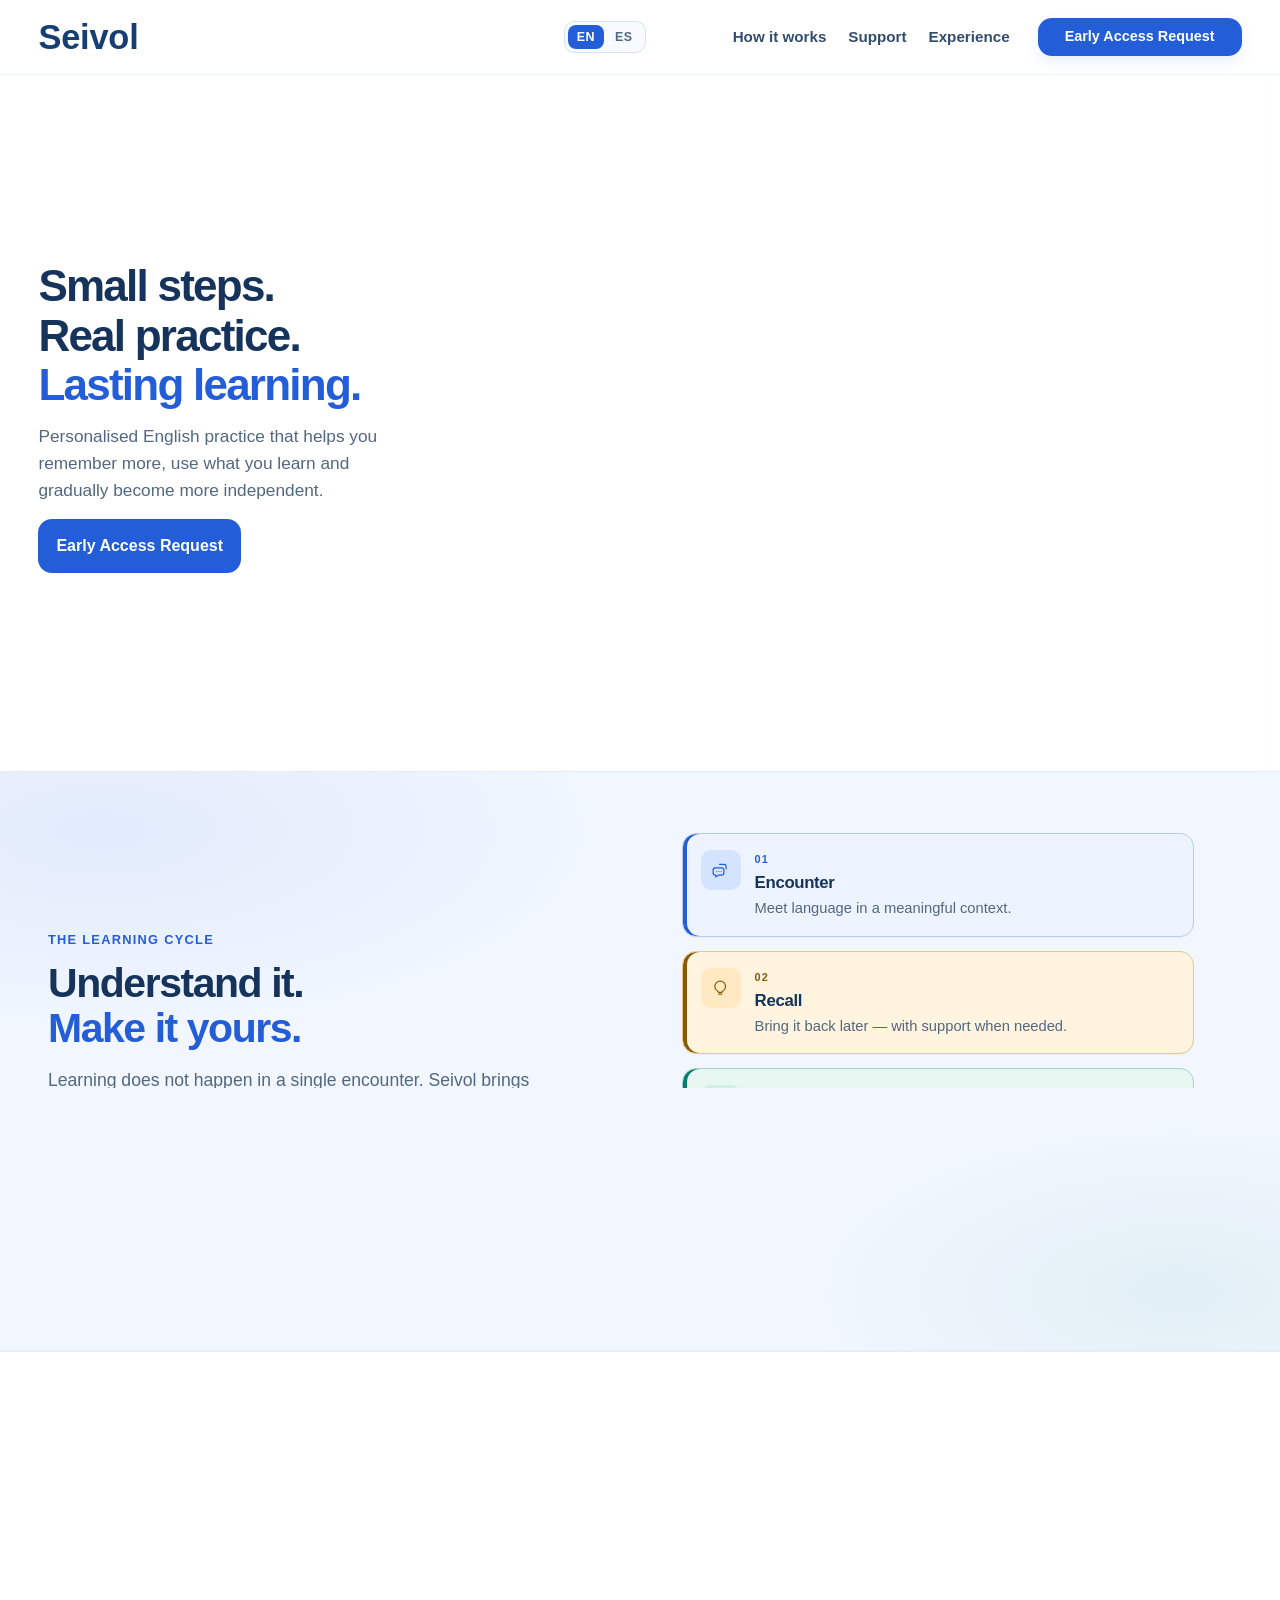
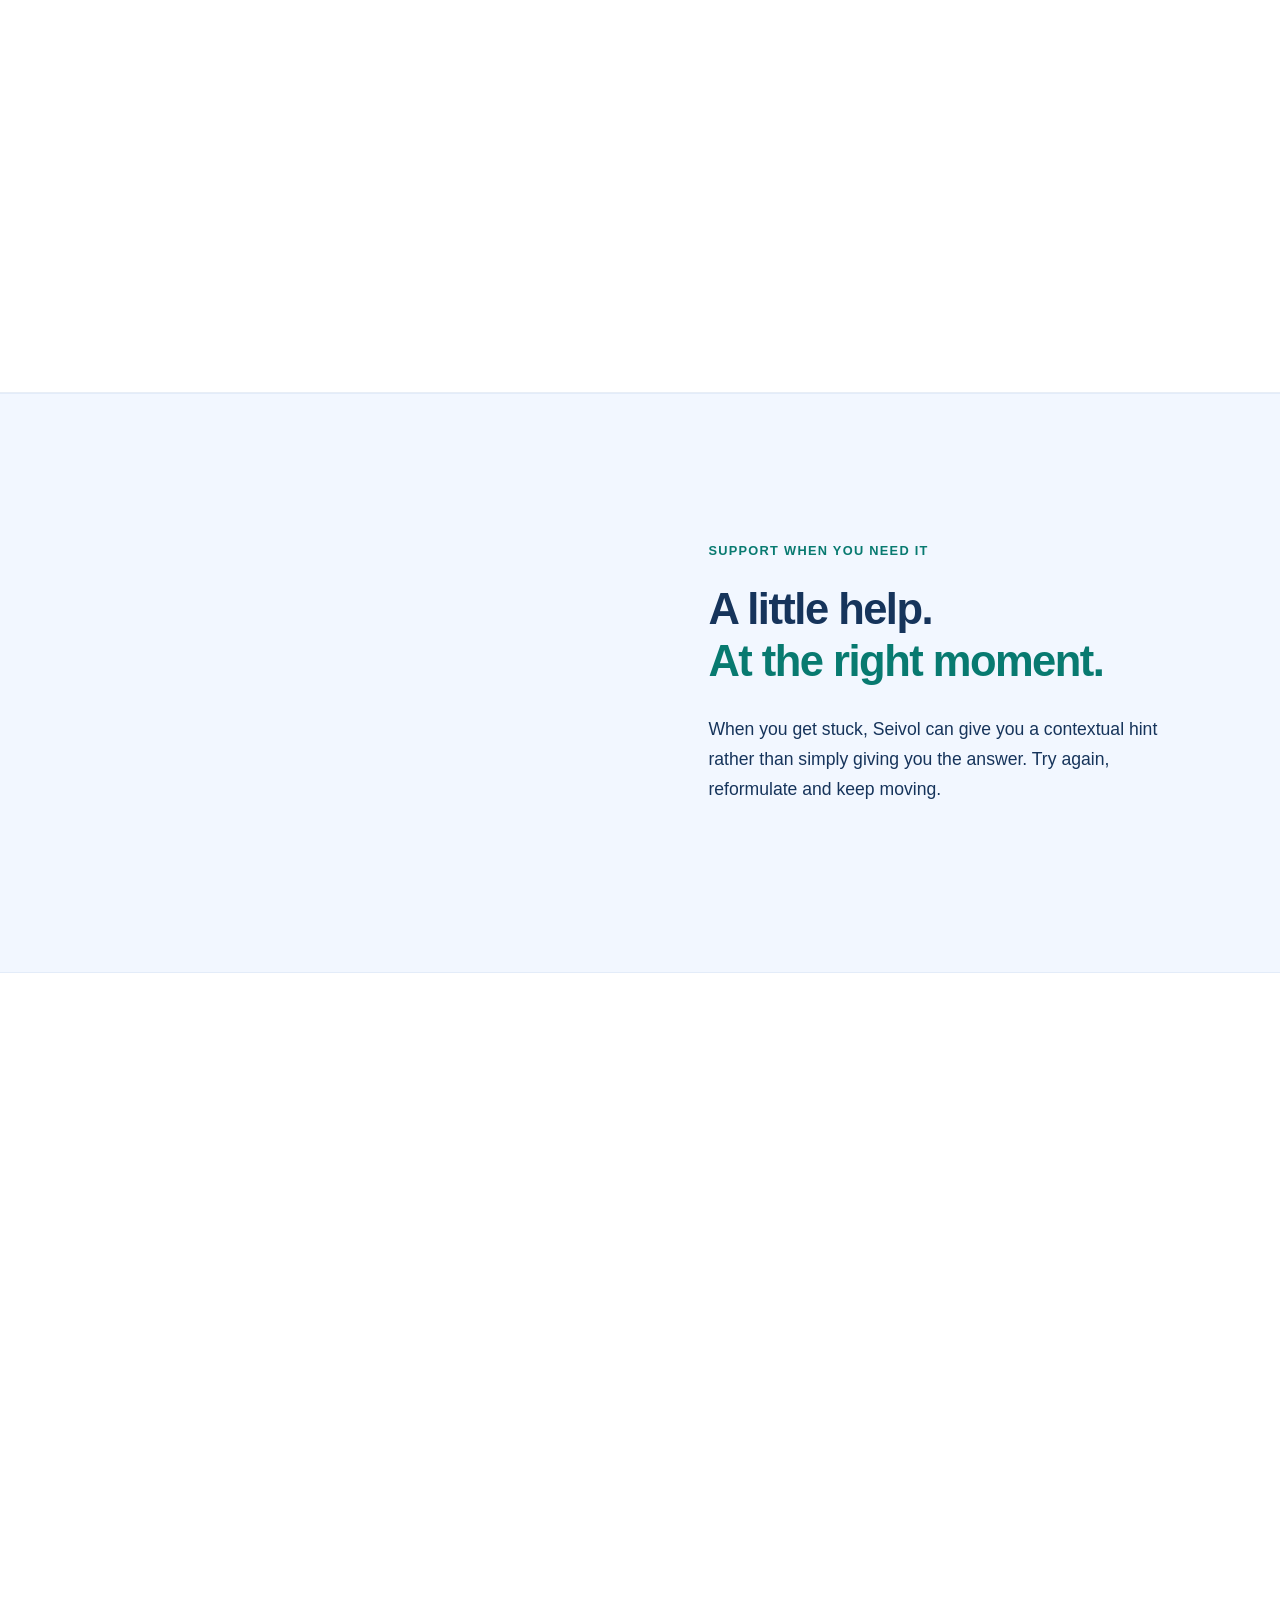
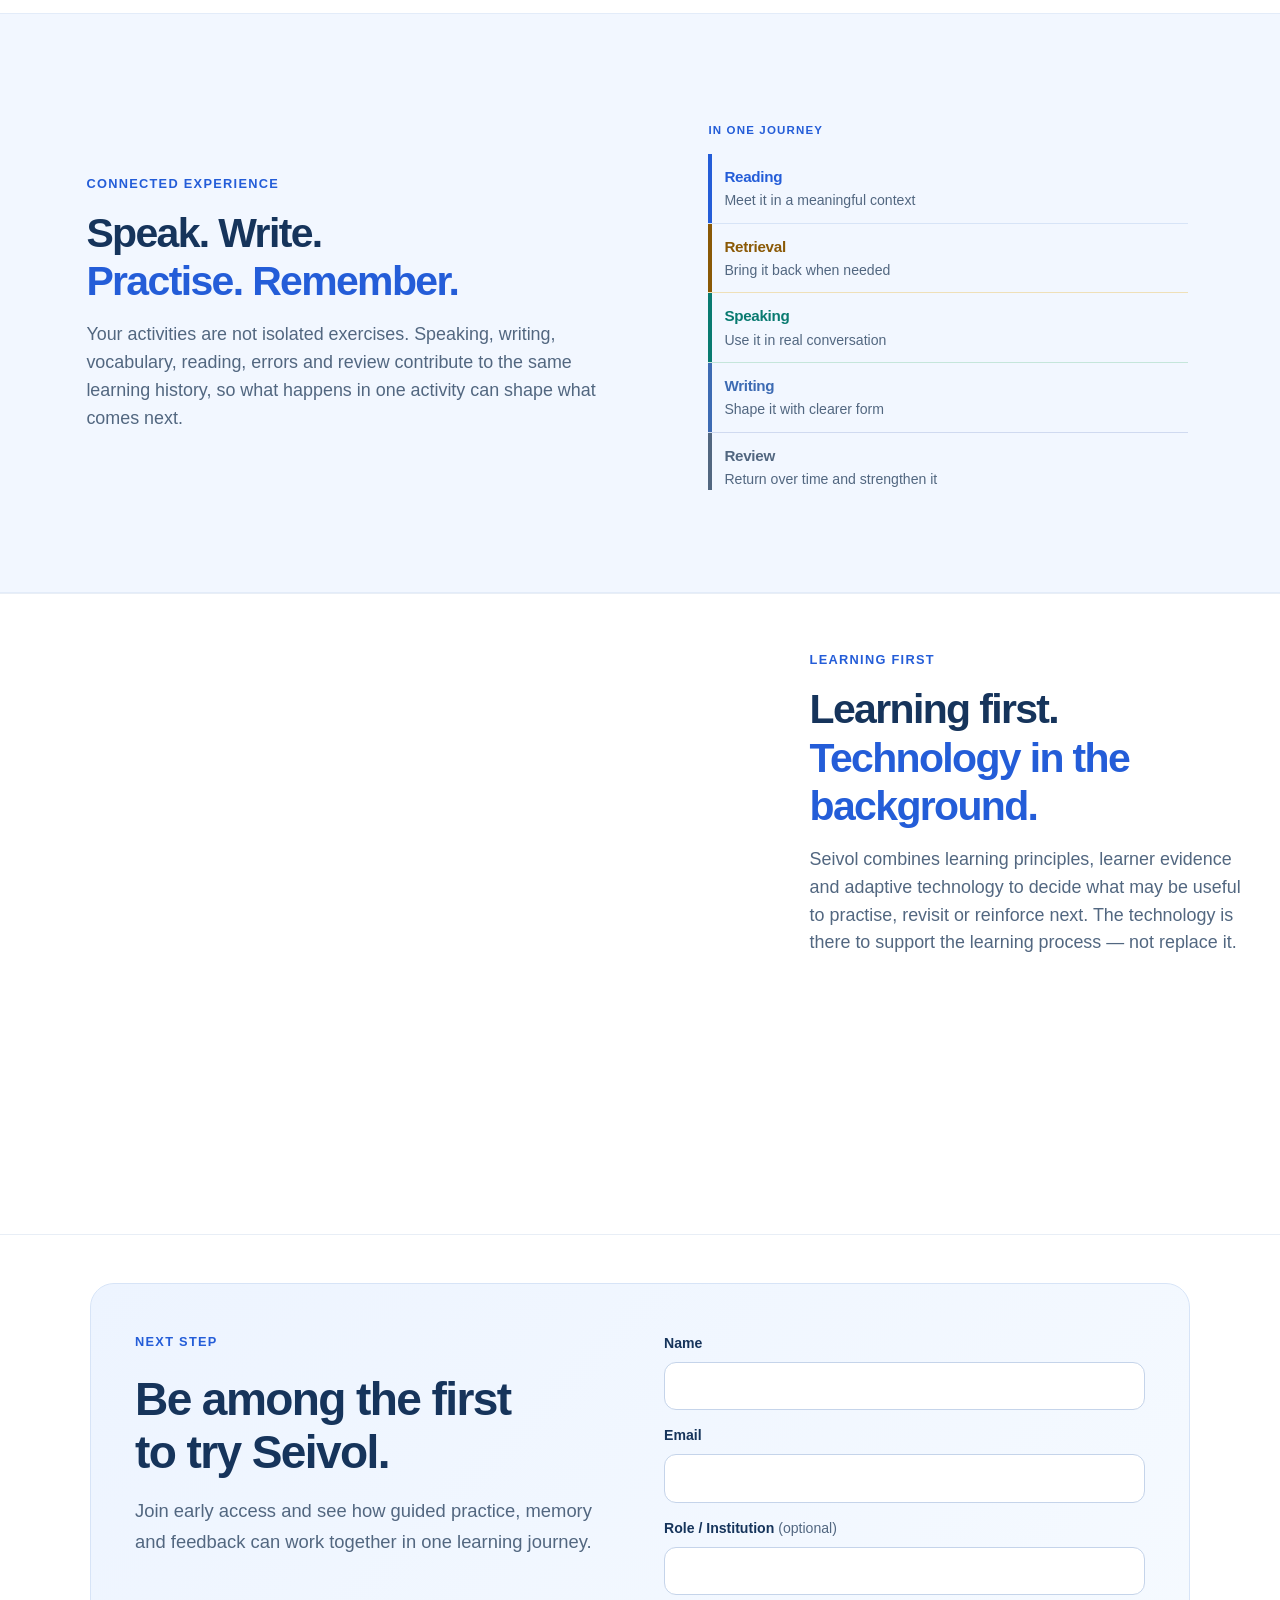
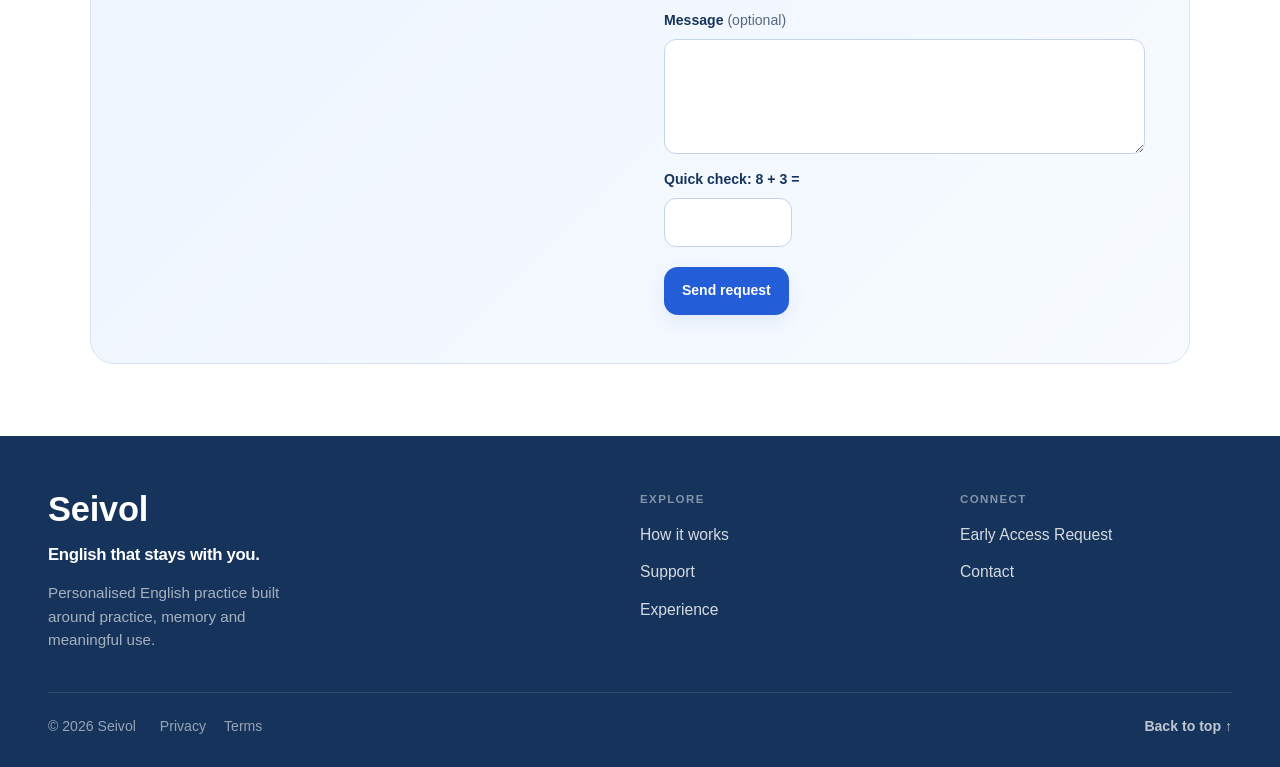
==== es/index.html @ 79bc9831 "Align panoramic header and bleed bands on wide screens. Cap image bands at 1600px, share page gutter" ====
<!DOCTYPE html>
<html lang="es" data-page-lang="es" data-lang-en="../index.html" data-lang-es="./index.html">
<head>
<meta charset="UTF-8">
<meta name="viewport" content="width=device-width, initial-scale=1">
<meta name="description" content="Seivol: práctica de inglés personalizada que te ayuda a recordar más, usar lo que aprendes y ganar independencia poco a poco.">
<meta name="theme-color" content="#245dd8">
<title>Seivol — Inglés que se queda contigo.</title>
<link rel="alternate" hreflang="en" href="../index.html">
<link rel="alternate" hreflang="es" href="./index.html">
<link rel="alternate" hreflang="x-default" href="../index.html">
<link rel="stylesheet" href="../assets/styles.css">
<link rel="stylesheet" href="../assets/education.css?v=191">
<script>
(function () {
  var KEY = 'seivol-lang';
  var page = document.documentElement.getAttribute('data-page-lang') || 'en';
  var toEn = document.documentElement.getAttribute('data-lang-en') || '../index.html';
  var toEs = document.documentElement.getAttribute('data-lang-es') || './index.html';
  var stored = null;
  try { stored = localStorage.getItem(KEY); } catch (e) {}
  function go(lang) {
    if (lang === page) return;
    location.replace(lang === 'es' ? toEs : toEn);
  }
  if (stored === 'en' || stored === 'es') {
    go(stored);
    return;
  }
  var nav = (navigator.languages && navigator.languages[0]) || navigator.language || 'en';
  go(/^es\b/i.test(nav) ? 'es' : 'en');
})();
</script>
<script src="../assets/script.js?v=5" defer></script>
<meta property="og:title" content="Seivol — Inglés que se queda contigo.">
<meta property="og:description" content="Práctica de inglés personalizada que te ayuda a recordar más, usar lo que aprendes y ganar independencia poco a poco.">
<meta property="og:type" content="website">
<meta property="og:locale" content="es_ES">
<meta property="og:locale:alternate" content="en_GB">
<meta name="twitter:card" content="summary_large_image">
<meta name="twitter:title" content="Seivol — Inglés que se queda contigo.">
<meta name="twitter:description" content="Práctica de inglés personalizada que te ayuda a recordar más, usar lo que aprendes y ganar independencia poco a poco.">
</head>
<body>
<a class="skip-link" href="#main">Saltar al contenido</a>
<header class="header">
  <div class="container nav">
    <a class="brand" href="./index.html" aria-label="Inicio Seivol">Seivol</a>
    <div class="lang-switch" role="group" aria-label="Idioma">
      <a class="lang-switch__link" href="../index.html" hreflang="en" lang="en" data-lang="en">EN</a>
      <a class="lang-switch__link is-active" href="./index.html" hreflang="es" lang="es" data-lang="es" aria-current="page">ES</a>
    </div>
    <button class="menu-toggle" type="button" aria-label="Menú" aria-expanded="false" aria-controls="navigation">
      <svg class="menu-toggle-icon" width="24" height="18" viewBox="0 0 24 18" fill="none" aria-hidden="true" focusable="false">
        <path d="M1 1.5h22M1 9h22M1 16.5h22" stroke="currentColor" stroke-width="2" stroke-linecap="round"/>
      </svg>
    </button>
    <nav id="navigation" aria-label="Principal">
      <a href="#learning">Cómo funciona</a>
      <a href="#support">Apoyo</a>
      <a href="#experience">Experiencia</a>
      <a class="nav-cta" href="mailto:hello@seivol.com?subject=Seivol%20acceso%20anticipado">Solicitar acceso</a>
    </nav>
  </div>
</header>
<main id="main">
  <section class="hero hero-bleed" aria-labelledby="hero-title">
    <div class="container hero-split">
      <div class="hero-copy">
        <h1 id="hero-title">Pasos pequeños.<br>Práctica real.<br><em>Aprendizaje que dura.</em></h1>
        <p class="lead">Práctica de inglés personalizada que te ayuda a recordar más, usar lo que aprendes y ganar independencia poco a poco.</p>
        <div class="hero-actions">
          <a class="button button-primary" href="mailto:hello@seivol.com?subject=Seivol%20acceso%20anticipado">Solicitar acceso</a>
        </div>
      </div>
      <figure class="hero-visual is-loaded">
        <picture>
          <source media="(max-width:767px)" type="image/webp" srcset="../assets/images/seivol-hero-mobile-1080x1300.webp" width="1080" height="1300">
          <source media="(max-width:767px)" type="image/png" srcset="../assets/images/seivol-hero-mobile-1080x1300.png" width="1080" height="1300">
          <source type="image/webp" srcset="../assets/images/image-hero-grande.webp" width="1672" height="941">
          <img src="../assets/images/image-hero-grande.png" alt="App Seivol en un móvil con tarjetas de práctica e insights de progreso" width="1672" height="941" decoding="async" fetchpriority="high">
        </picture>
      </figure>
    </div>
  </section>

  <section id="learning" class="section learning-section">
    <div class="container">
      <div class="cycle-compose">
        <header class="cycle-intro-copy">
          <p class="eyebrow">EL CICLO DE APRENDIZAJE</p>
          <h2>Entiéndelo.<br><em>Hazlo tuyo.</em></h2>
          <p class="cycle-lead">El aprendizaje no ocurre en un solo encuentro. Seivol recupera la lengua mediante exposición significativa, recuperación, uso y repaso — adaptando la práctica a medida que avanzas.</p>
          <p class="cycle-example">Presente en cada paso: <em>mounting pressure</em></p>
        </header>

        <ol class="cycle-path" aria-label="Cuatro momentos del ciclo de aprendizaje">
          <li class="cycle-path-item cycle-path-item--1">
            <span class="cycle-path-icon" aria-hidden="true">
              <svg viewBox="0 0 24 24" fill="none" stroke="currentColor" stroke-width="1.55" stroke-linecap="round" stroke-linejoin="round">
                <path d="M11 4.4h5.8c1.7 0 3 1.3 3 3v2.8"/>
                <path d="M4.6 8.9h9.4c1.55 0 2.8 1.25 2.8 2.8v4c0 1.55-1.25 2.8-2.8 2.8H9.6l-2.6 1.85c-.42.3-1.02-.04-1.02-.55v-1.3h-.38c-1.55 0-2.8-1.25-2.8-2.8v-4c0-1.55 1.25-2.8 2.8-2.8z"/>
                <circle cx="7.6" cy="13.6" r=".7" fill="currentColor" stroke="none"/>
                <circle cx="10.4" cy="13.6" r=".7" fill="currentColor" stroke="none"/>
                <circle cx="13.2" cy="13.6" r=".7" fill="currentColor" stroke="none"/>
              </svg>
            </span>
            <div class="cycle-path-body">
              <span class="cycle-path-num">01</span>
              <h3>Encounter</h3>
              <p>Encuentra la lengua en un contexto con sentido.</p>
            </div>
          </li>
          <li class="cycle-path-item cycle-path-item--2">
            <span class="cycle-path-icon" aria-hidden="true">
              <svg viewBox="0 0 24 24" fill="none" stroke="currentColor" stroke-width="1.6" stroke-linecap="round" stroke-linejoin="round">
                <path d="M12 4a7 7 0 0 1 7 7c0 2.6-1.4 4.4-3.2 5.8-.7.5-1.3 1.2-1.5 2.1H9.7c-.2-.9-.8-1.6-1.5-2.1C6.4 15.4 5 13.6 5 11a7 7 0 0 1 7-7z"/>
                <path d="M10 21h4"/>
              </svg>
            </span>
            <div class="cycle-path-body">
              <span class="cycle-path-num">02</span>
              <h3>Recall</h3>
              <p>Recupérala más tarde — con apoyo cuando haga falta.</p>
            </div>
          </li>
          <li class="cycle-path-item cycle-path-item--3">
            <span class="cycle-path-icon" aria-hidden="true">
              <svg viewBox="0 0 24 24" fill="none" stroke="currentColor" stroke-width="1.6" stroke-linecap="round" stroke-linejoin="round">
                <path d="M4 19v-6a2 2 0 0 1 2-2h7l4 4v4a2 2 0 0 1-2 2H6a2 2 0 0 1-2-2z"/>
                <path d="M9 11V7a2 2 0 0 1 2-2h5l4 4v6"/>
              </svg>
            </span>
            <div class="cycle-path-body">
              <span class="cycle-path-num">03</span>
              <h3>Use</h3>
              <p>Úsala al hablar, escribir y en situaciones nuevas.</p>
            </div>
          </li>
          <li class="cycle-path-item cycle-path-item--4">
            <span class="cycle-path-icon" aria-hidden="true">
              <svg viewBox="0 0 24 24" fill="none" stroke="currentColor" stroke-width="1.6" stroke-linecap="round" stroke-linejoin="round">
                <path d="M4.5 12a7.5 7.5 0 0 1 12.8-5.3L20 9"/>
                <path d="M20 4v5h-5"/>
                <path d="M19.5 12a7.5 7.5 0 0 1-12.8 5.3L4 15"/>
                <path d="M4 20v-5h5"/>
              </svg>
            </span>
            <div class="cycle-path-body">
              <span class="cycle-path-num">04</span>
              <h3>Revisit</h3>
              <p>Vuelve con el tiempo y refuerza lo aprendido.</p>
            </div>
          </li>
        </ol>
      </div>
    </div>
  </section>

  <section class="section practice-look-section" aria-labelledby="practice-look-title">
    <div class="container">
      <div class="app-showcase app-showcase-blend">
        <figure class="closer-look-visual" data-reveal>
          <picture>
            <source media="(max-width:767px)" type="image/webp" srcset="../assets/images/seivol-closer-look-mobile.webp?v=8" width="1080" height="1300">
            <source media="(max-width:767px)" type="image/png" srcset="../assets/images/seivol-closer-look-mobile.png?v=8" width="1080" height="1300">
            <source type="image/webp" srcset="../assets/images/seivol-closer-look.webp" width="1672" height="941">
            <img src="../assets/images/seivol-closer-look.png" alt="Práctica Seivol: intenta, recibe una pista, vuelve a intentarlo, con tarjetas de feedback" width="1672" height="941" loading="lazy" decoding="async">
          </picture>
        </figure>
        <div class="closer-look-fade" aria-hidden="true"></div>
        <div class="app-copy">
          <p class="eyebrow">EN LA PRÁCTICA</p>
          <h2 id="practice-look-title">Inténtalo de nuevo.<br>Sigue adelante.</h2>
          <p>Cuando te atasques, Seivol puede darte una pista contextual — y espacio para reformular y continuar.</p>
        </div>
      </div>
    </div>
  </section>

  <section id="support" class="support-section">
    <div class="container feature-grid support-layout">
      <div class="support-right">
        <div class="support-example">
          <div class="panel-heading"><span>EN EL MOMENTO</span><span class="tiny-tag">Ejemplo</span></div>
          <ol>
            <li><span>1</span><div><h3>Intento</h3><p>“I have been in Seville <em>since</em> three years.”</p></div></li>
            <li><span>2</span><div><h3>Pista contextual</h3><p>Usa <strong>for</strong> con un periodo de tiempo.</p></div></li>
            <li><span>3</span><div><h3>Inténtalo de nuevo</h3><p>Espacio para reconstruir la respuesta — sin dártela toda hecha.</p></div></li>
          </ol>
        </div>
      </div>
      <div class="support-copy">
        <p class="eyebrow">APOYO CUANDO LO NECESITAS</p>
        <h2>Un poco de ayuda.<br><em>En el momento justo.</em></h2>
        <p class="feature-lead">Cuando te atasques, Seivol puede darte una pista contextual en lugar de la respuesta completa. Inténtalo de nuevo, reformula y sigue adelante.</p>
      </div>
    </div>
  </section>

  <section id="speaking" class="section speaking-section">
    <div class="container speaking-blend speaking-text-left">
      <div class="speaking-copy">
        <p class="eyebrow">PRÁCTICA DE SPEAKING</p>
        <h2>Dilo en voz alta.<br><em>Hazlo más claro.</em></h2>
        <p>Mantén conversaciones, recibe feedback concreto y descubre formas más claras o naturales de expresar lo que quieres decir.</p>
        <ul class="benefit-list">
          <li>Conversación realista</li>
          <li>Feedback concreto</li>
          <li>Repaso personal de errores</li>
          <li>Vocabulario y expresiones que merece la pena volver a ver</li>
        </ul>
      </div>
      <figure class="speaking-visual">
        <picture>
          <source media="(max-width:767px)" type="image/webp" srcset="../assets/images/seivol-speaking-mobile.webp?v=10" width="1080" height="1300">
          <source media="(max-width:767px)" type="image/png" srcset="../assets/images/seivol-speaking-mobile.png?v=10" width="1080" height="1300">
          <source type="image/webp" srcset="../assets/images/seivol-speaking.webp?v=11" width="1143" height="1376">
          <img src="../assets/images/seivol-speaking.png?v=11" alt="Móvil y tarjetas de feedback: Original, Better y Tip en la práctica de speaking" width="1143" height="1376" loading="lazy" decoding="async">
        </picture>
        <div class="speaking-fade" aria-hidden="true"></div>
      </figure>
    </div>
  </section>

  <section id="experience" class="section experience-section">
    <div class="container experience-intro">
      <div class="experience-intro-copy">
        <p class="eyebrow">EXPERIENCIA CONECTADA</p>
        <h2>Habla. Escribe.<br><em>Practica. Recuerda.</em></h2>
        <p class="experience-intro-lead">Tus actividades no son ejercicios aislados. Speaking, writing, vocabulario, lectura, errores y repaso alimentan la misma historia de aprendizaje, de modo que lo que ocurre en una actividad puede influir en lo que viene después.</p>
      </div>
      <aside class="experience-label" aria-label="Partes del recorrido conectado">
        <div class="experience-label-head">
          <span>EN UN SOLO RECORRIDO</span>
        </div>
        <ul class="experience-label-list">
          <li class="experience-label-item experience-label-item--1">
            <strong>Reading</strong>
            <span>Encuéntralo en un contexto con sentido</span>
          </li>
          <li class="experience-label-item experience-label-item--2">
            <strong>Retrieval</strong>
            <span>Recupéralo cuando haga falta</span>
          </li>
          <li class="experience-label-item experience-label-item--3">
            <strong>Speaking</strong>
            <span>Úsalo en conversación real</span>
          </li>
          <li class="experience-label-item experience-label-item--4">
            <strong>Writing</strong>
            <span>Dale forma con más claridad</span>
          </li>
          <li class="experience-label-item experience-label-item--5">
            <strong>Review</strong>
            <span>Vuelve con el tiempo y refuerza</span>
          </li>
        </ul>
      </aside>
    </div>
  </section>

  <section id="foundation" class="section foundation-section foundation-bleed" aria-labelledby="foundation-title">
    <div class="container foundation-split">
      <div class="foundation-copy">
        <p class="eyebrow">PRIMERO EL APRENDIZAJE</p>
        <h2 id="foundation-title">Primero el aprendizaje.<br><em>La tecnología en segundo plano.</em></h2>
        <p class="foundation-lead">Seivol combina principios de aprendizaje, evidencia del aprendiz y tecnología adaptativa para decidir qué puede ser útil practicar, revisar o reforzar a continuación. La tecnología apoya el proceso — no lo sustituye.</p>
      </div>
      <figure class="foundation-visual">
        <picture>
          <source media="(max-width:767px)" type="image/webp" srcset="../assets/images/ultima-web.webp?v=1" width="1143" height="1376">
          <source media="(max-width:767px)" type="image/png" srcset="../assets/images/ultima-web.png?v=1" width="1143" height="1376">
          <source type="image/webp" srcset="../assets/images/ultima.webp?v=1" width="1536" height="1024">
          <img src="../assets/images/ultima.png?v=1" alt="Pantalla de progreso de Seivol con tarjetas Known, Saved for review e In progress" width="1536" height="1024" loading="lazy" decoding="async">
        </picture>
      </figure>
    </div>
  </section>

  <section id="contact" class="section contact-section">
    <div class="container contact-panel">
      <div class="contact-layout">
        <div class="contact-copy">
          <p class="eyebrow">SIGUIENTE PASO</p>
          <h2>Sé de los primeros en probar Seivol.</h2>
          <p class="contact-lead">Únete al acceso anticipado y comprueba cómo la práctica guiada, la memoria y el feedback pueden trabajar juntos en un mismo recorrido de aprendizaje.</p>
        </div>
        <form class="contact-form" id="early-access-form" action="mailto:jmpmonge@gmail.com" method="post" enctype="text/plain" novalidate>
          <div class="contact-field">
            <label for="contact-name">Nombre</label>
            <input id="contact-name" name="Name" type="text" autocomplete="name" required>
          </div>
          <div class="contact-field">
            <label for="contact-email">Email</label>
            <input id="contact-email" name="Email" type="email" autocomplete="email" required>
          </div>
          <div class="contact-field">
            <label for="contact-role">Rol / Institución <span class="optional">(opcional)</span></label>
            <input id="contact-role" name="Role / Institution" type="text" autocomplete="organization">
          </div>
          <div class="contact-field">
            <label for="contact-message">Mensaje <span class="optional">(opcional)</span></label>
            <textarea id="contact-message" name="Message" rows="4"></textarea>
          </div>
          <div class="contact-honeypot" aria-hidden="true">
            <label for="contact-company">Company</label>
            <input id="contact-company" name="company" type="text" tabindex="-1" autocomplete="off">
          </div>
          <div class="contact-field contact-captcha">
            <label for="contact-captcha">Comprobación: <span id="contact-captcha-question">3 + 4</span> =</label>
            <input id="contact-captcha" name="captcha" type="text" inputmode="numeric" autocomplete="off" required>
            <p class="contact-form-error" id="contact-form-error" hidden>Resuelve la comprobación para continuar.</p>
          </div>
          <button class="button button-primary contact-submit" type="submit">Enviar solicitud</button>
        </form>
      </div>
    </div>
  </section>
</main>
<footer class="site-footer">
  <div class="container">
    <div class="footer-grid">
      <div class="footer-brand">
        <a class="footer-logo" href="./index.html" aria-label="Inicio Seivol">Seivol</a>
        <p class="footer-tagline">Inglés que se queda contigo.</p>
        <p class="footer-blurb">Práctica de inglés personalizada en torno a la práctica, la memoria y un uso con sentido.</p>
      </div>
      <div class="footer-col">
        <h3 class="footer-heading">Explorar</h3>
        <ul class="footer-list">
          <li><a href="#learning">Cómo funciona</a></li>
          <li><a href="#support">Apoyo</a></li>
          <li><a href="#experience">Experiencia</a></li>
        </ul>
      </div>
      <div class="footer-col">
        <h3 class="footer-heading">Conectar</h3>
        <ul class="footer-list">
          <li><a href="mailto:hello@seivol.com?subject=Seivol%20acceso%20anticipado">Solicitar acceso</a></li>
          <li><a href="mailto:hello@seivol.com">Contacto</a></li>
        </ul>
      </div>
    </div>
    <div class="footer-bar">
      <p class="footer-copy">© 2026 Seivol</p>
      <div class="footer-legal">
        <a href="#" aria-disabled="true" tabindex="-1">Privacidad</a>
        <a href="#" aria-disabled="true" tabindex="-1">Términos</a>
      </div>
      <a class="footer-top" href="#main">Volver arriba <span aria-hidden="true">↑</span></a>
    </div>
  </div>
</footer>
</body>
</html>
---- assets/styles.css ----
:root{--ink:#102c39;--muted:#52636c;--paper:#fff;--soft:#f2f5f5;--line:#d8e0e3;--accent:#a45a39;--light-accent:#e6b798;--serif:Georgia,'Times New Roman',serif;--sans:Arial,Helvetica,sans-serif}*{box-sizing:border-box}html{scroll-behavior:smooth;scroll-padding-top:100px}body{margin:0;background:var(--paper);color:var(--ink);font-family:var(--sans);font-size:16px;line-height:1.65}a{color:inherit;text-decoration:none}button{font:inherit}a,button{-webkit-tap-highlight-color:transparent}a:focus-visible,button:focus-visible{outline:3px solid var(--accent);outline-offset:6px}p,h1,h2,h3,h4,figure{margin:0}p+p{margin-top:18px}h1,h2,h3,h4{line-height:1.15;font-weight:400}h1,h2{font-family:var(--serif);letter-spacing:-.04em}h1{font-size:clamp(3.8rem,6.2vw,6rem);line-height:1.03}h2{font-size:clamp(2.45rem,4vw,3.6rem)}h3{font-size:1.4rem;letter-spacing:-.025em}h4{font-size:1.05rem}em{color:var(--accent);font-weight:400}p{color:var(--muted)}.container{width:min(1240px,calc(100% - 112px));margin-inline:auto}.header{border-bottom:1px solid var(--line);background:#fffffff5;position:sticky;top:0;z-index:20;backdrop-filter:blur(12px)}.nav{min-height:94px;display:flex;align-items:center;justify-content:space-between;gap:36px}.brand{font-size:2.3rem;letter-spacing:-.075em;font-weight:700;line-height:1}.brand-dot{color:var(--accent)}nav{display:flex;align-items:center;gap:34px;font-size:.875rem}nav a{padding:12px 0}nav a:hover,.footer a:hover{color:var(--accent)}.nav-link{border-bottom:1px solid var(--ink)}.nav-link span{margin-left:20px}.menu-toggle{display:none}.hero{display:grid;grid-template-columns:1.08fr 1fr;gap:72px;align-items:center;padding-block:76px 66px}.eyebrow{font-size:.75rem;letter-spacing:.15em;font-weight:600;line-height:1.5;color:var(--ink);margin-bottom:28px}.eyebrow-line{display:inline-block;width:30px;height:1px;background:var(--accent);vertical-align:middle;margin-right:12px}.lead{max-width:445px;font-size:1.15rem;line-height:1.7;margin-top:30px}.button{display:inline-flex;align-items:center;gap:40px;padding:16px 23px;background:var(--ink);color:white;font-size:.875rem;margin-top:32px;transition:background .2s,transform .2s}.button:hover{background:#244b5d;transform:translateY(-2px)}.hero-note{font-size:.75rem;margin-top:20px}.hero-visual{position:relative}.hero-frame{aspect-ratio:4/5;background:var(--ink);padding:27px;display:flex;flex-direction:column;justify-content:space-between;color:#fff;border:1px solid #284652}.media-top,.media-bottom{display:flex;justify-content:space-between;gap:16px;font-size:.75rem}.media-top{letter-spacing:.1em;color:#c4d1d7}.media-centre{text-align:center;border:1px solid #647983;padding:40px 15px;margin:28px 10px}.media-icon{display:grid;place-items:center;border:1px solid #90a1a9;border-radius:50%;width:60px;height:60px;font-size:28px;margin:0 auto 28px;color:var(--light-accent)}.media-centre p{font-family:var(--serif);font-size:clamp(2.1rem,3vw,3rem);line-height:1.15;color:white;letter-spacing:-.025em}.placeholder-label{display:inline-block;margin-top:26px;font-size:.75rem;letter-spacing:.08em;color:#c4d1d7}.media-bottom{border-top:1px solid #48606a;padding-top:18px;color:#d4dfe4}.hero-visual>figcaption{font-size:.75rem;margin-top:10px;color:var(--muted)}.principle-strip{border-block:1px solid var(--line)}.principle-strip .container{display:flex;justify-content:space-between;gap:24px;padding-block:24px;font-size:.875rem}.principle-strip span{display:flex;align-items:center;gap:15px}.principle-strip span:before{content:'+';color:var(--accent);font-size:20px}.section{padding-block:104px}.section-heading{margin-bottom:40px}.approach-grid{display:grid;grid-template-columns:1fr 1fr;gap:100px}.intro{font-size:1.4rem;line-height:1.55;color:var(--ink)}.principles{display:grid;grid-template-columns:repeat(3,1fr);gap:44px;margin-top:60px}.principles article{border-top:1px solid var(--line);padding-top:22px}.index{font-size:.75rem;color:var(--accent)}.principles h3{margin-block:20px 15px}.principles p{font-size:.95rem}.learning-section{background:var(--soft)}.split-heading{display:flex;justify-content:space-between;align-items:flex-end;gap:65px;margin-bottom:52px}.split-heading>p{max-width:350px}.cycle{list-style:none;display:grid;grid-template-columns:repeat(4,1fr);padding:0;margin:0;border-block:1px solid #c8d4d9}.cycle li{position:relative;padding:30px 28px 30px 0;margin-right:28px}.cycle li:not(:last-child):after{content:'→';position:absolute;right:0;top:30px;color:var(--accent)}.step{font-size:.75rem;color:var(--accent)}.cycle h3{margin-block:20px 12px}.cycle p{font-size:.9rem}.cycle-feedback{font-size:.875rem;padding:18px 0;color:var(--muted);border-bottom:1px solid #c8d4d9}.cycle-feedback span{margin-right:12px;font-size:20px;color:var(--accent)}.app-showcase{margin-top:70px;display:grid;grid-template-columns:.7fr 1fr;gap:85px;align-items:center}.app-copy h3{font-family:var(--serif);font-size:2rem;margin-bottom:18px}.asset-note{font-size:.75rem;letter-spacing:.08em;color:var(--muted);display:block;margin-top:24px}.screen-placeholder{border:1px solid #b7c8d0;background:#fff;box-shadow:0 20px 40px #102c3908}.screen-bar{display:flex;justify-content:space-between;font-size:.75rem;letter-spacing:.08em;padding:17px 22px;border-bottom:1px solid var(--line)}.screen-content{aspect-ratio:16/9;display:flex;flex-direction:column;align-items:center;justify-content:center;padding:25px;text-align:center;background:linear-gradient(145deg,#f9fbfc,#e8eff2)}.crop-icon{font-size:36px;color:#65818f;line-height:1;margin-bottom:20px}.screen-content h4{font-family:var(--serif);font-size:1.75rem;margin-bottom:8px}.screen-content p,.screen-content>span:last-child{font-size:.75rem;color:var(--muted)}.screen-placeholder figcaption{font-size:.75rem;border-top:1px solid var(--line);padding:13px 22px}.feature-grid{display:grid;grid-template-columns:1fr 1fr;gap:85px;align-items:center}.feature-lead{font-size:1.2rem;margin-block:28px 20px;color:var(--ink)}.memory-panel{background:var(--soft);border:1px solid var(--line);padding:30px}.panel-heading{display:flex;align-items:center;justify-content:space-between;gap:12px;font-size:.75rem;letter-spacing:.08em}.tiny-tag{font-size:.75rem;letter-spacing:0;border:1px solid #b7c6cd;border-radius:20px;padding:2px 9px}.memory-panel>h3{font-family:var(--serif);font-size:2rem;margin-top:32px}.review-track{display:flex;align-items:center;gap:9px;margin-block:30px 34px;font-size:.75rem}.review-track i{flex:1;min-width:5px;height:1px;background:#8b9fa8}.review-track span{position:relative;padding-top:20px}.review-track span:before{content:'';position:absolute;top:0;left:0;width:7px;height:7px;border:1px solid var(--accent);border-radius:50%}.review-outcomes{display:grid;grid-template-columns:1fr 1fr;gap:24px;border-top:1px solid var(--line);padding-top:25px}.outcome-symbol{font-size:24px;color:var(--accent)}.review-outcomes h4{margin-block:10px}.review-outcomes p,.panel-note{font-size:.875rem}.panel-note{border-top:1px solid var(--line);padding-top:20px;margin-top:24px}.compact-placeholder{border:1px dashed #93aab4;padding:22px;display:flex;align-items:center;gap:20px;margin-top:25px}.compact-placeholder>span{font-size:28px;color:#617d8a}.compact-placeholder figcaption{font-size:.75rem;letter-spacing:.07em}.compact-placeholder strong{font-weight:400;letter-spacing:0;font-size:.875rem;display:inline-block;margin-top:5px}.support-section{background:var(--ink);color:#fff;padding-block:100px}.support-section .eyebrow{color:#c4d2d9}.support-section em{color:var(--light-accent)}.support-section p{color:#c6d4db}.support-section .feature-lead{color:white}.support-rule{border-top:1px solid #4b616c;display:flex;gap:20px;margin-top:32px;padding-top:25px}.support-rule>span{color:var(--light-accent);font-size:25px}.support-rule strong{color:white;font-weight:400}.support-rule p{font-size:.875rem}.support-example{border:1px solid #57707c;padding:30px}.support-example .tiny-tag{border-color:#6c838d}.support-example ol{list-style:none;padding:0;margin:30px 0 0}.support-example li{display:flex;gap:20px;padding-block:22px;border-top:1px solid #3d5764}.support-example li>span{color:var(--light-accent);font-size:.875rem}.support-example h3{font-size:1.15rem;margin-bottom:8px}.support-example p{font-size:.875rem}.support-right .compact-placeholder{border-color:#718993}.support-right .compact-placeholder>span{color:#b9ced7}.activity-grid{display:grid;grid-template-columns:repeat(3,1fr);gap:28px}.activity-grid article{padding:32px;background:var(--soft);border-top:2px solid #819aa6}.activity-label{font-size:.75rem;letter-spacing:.09em;color:var(--muted)}.activity-grid h3{font-family:var(--serif);font-size:1.9rem;margin-block:26px 20px}.activity-grid p{font-size:.95rem}.activity-placeholder{display:flex;align-items:center;justify-content:center;gap:35px;min-height:240px;border:1px dashed #94a8b2;background:#fafcfc;margin-top:30px;padding:35px;text-align:left}.activity-placeholder>span{font-size:40px;color:#77919e}.activity-placeholder .asset-note{margin:0 0 12px}.activity-placeholder figcaption{font-family:var(--serif);font-size:1.6rem}.activity-placeholder p{font-size:.875rem;margin-top:8px}.foundation-section{background:var(--soft);border-top:1px solid var(--line);padding-block:75px}.foundation-grid{display:grid;grid-template-columns:1fr 1fr;gap:85px}.foundation-grid h2{font-size:2.8rem}.technology-labels{display:flex;align-items:center;flex-wrap:wrap;gap:12px;font-size:.75rem;margin-top:25px}.technology-labels span{padding:6px 10px;border:1px solid #b9c9d0}.technology-labels b{font-weight:400;color:var(--accent)}.footer{display:flex;align-items:center;justify-content:space-between;gap:30px;min-height:135px}.footer p,.footer>a:last-child{font-size:.875rem}.skip-link{position:fixed;top:-100px;left:20px;z-index:50;padding:12px 20px;background:white;color:var(--ink)}.skip-link:focus{top:15px}.media-slot img,.media-slot video{display:block;width:100%;height:auto;object-fit:contain}.hero-visual>img,.hero-visual>video{aspect-ratio:4/5;object-fit:cover}.media-slot.is-loaded{padding:0;display:block;min-height:0}.media-slot.is-loaded figcaption{padding:12px;font-size:.75rem}
@media(min-width:1500px){.hero{gap:110px}.hero-frame{max-height:630px}}@media(max-width:1100px){.container{width:calc(100% - 64px)}nav{gap:21px}.hero{gap:40px}.hero-frame{padding:18px}.media-centre{margin:20px 0;padding:30px 12px}.hero{padding-top:54px}.feature-grid,.foundation-grid{gap:44px}.app-showcase{gap:44px}.approach-grid{gap:55px}.activity-grid article{padding:24px}.panel-heading{flex-wrap:wrap}}
@media(max-width:800px){.container{width:calc(100% - 40px)}.nav{min-height:76px;flex-wrap:wrap;gap:0}.brand{font-size:2rem}.menu-toggle{display:flex;align-items:center;gap:12px;background:none;border:1px solid var(--line);padding:7px 12px;color:var(--ink);font-size:.875rem}.header nav{width:100%;display:flex;flex-direction:column;align-items:stretch;gap:0;padding-bottom:18px}.js .header nav:not(.is-open){display:none}.header nav a{padding:12px 0}.nav-link{border-bottom:0}.hero{grid-template-columns:1fr 1fr;gap:28px;padding-block:48px}.hero h1{font-size:3.8rem}.lead{font-size:1rem}.hero-frame{aspect-ratio:4/6;padding:17px}.media-top{font-size:.75rem;flex-direction:column;gap:0}.media-bottom{font-size:.75rem}.media-centre p{font-size:2rem}.media-centre{padding:25px 10px;margin:15px 0}.media-icon{width:48px;height:48px;margin-bottom:18px}.placeholder-label{font-size:.75rem}.hero-note{max-width:240px}.principle-strip .container{font-size:.75rem;gap:16px}.principle-strip span{gap:8px}.section{padding-block:70px}.section-heading h2 br{display:none}.approach-grid{gap:30px}.principles{gap:25px;margin-top:40px}.split-heading{gap:35px}.split-heading>p{max-width:260px}.cycle li{padding-right:20px;margin-right:12px}.cycle h3{font-size:1.15rem}.app-showcase{gap:30px}.feature-grid{gap:30px}.memory-panel,.support-example{padding:22px}.review-outcomes{grid-template-columns:1fr;gap:18px}.review-outcomes>div{display:grid;grid-template-columns:25px 1fr;gap:0 10px}.review-outcomes h4{margin:6px 0}.review-outcomes p{grid-column:2}.support-section{padding-block:70px}.activity-grid{gap:15px}.activity-grid article{padding:22px 18px}.activity-grid h3{font-size:1.6rem}.foundation-grid{gap:30px}.foundation-grid h2{font-size:2.3rem}.footer{gap:20px}.footer p{max-width:150px}}
@media(max-width:600px){html{scroll-padding-top:88px}.hero{grid-template-columns:1fr;gap:38px;padding-block:42px}.hero h1{font-size:clamp(3.4rem,15vw,4.8rem)}.hero .eyebrow{margin-bottom:23px}.lead{max-width:360px;font-size:1.1rem;margin-top:24px}.hero-note{max-width:none}.hero-frame{aspect-ratio:4/4.3;padding:23px}.media-top{flex-direction:row;font-size:.75rem}.media-centre{margin:18px 9px;padding:25px 12px}.media-centre p{font-size:2.5rem}.media-bottom{font-size:.75rem}.principle-strip .container{flex-direction:column;gap:10px;padding-block:22px;font-size:.875rem}.principle-strip span{gap:12px}.section{padding-block:58px}h2{font-size:2.5rem}.eyebrow{margin-bottom:22px}.approach-grid,.feature-grid,.foundation-grid,.app-showcase{grid-template-columns:1fr;gap:32px}.intro{font-size:1.25rem}.principles{grid-template-columns:1fr;gap:28px}.principles h3{margin-block:12px}.split-heading{display:block;margin-bottom:34px}.split-heading>p{max-width:none;margin-top:23px}.cycle{grid-template-columns:1fr 1fr}.cycle li{padding:23px 19px 23px 0;margin-right:15px}.cycle li:nth-child(2){margin:0}.cycle li:nth-child(2):after{content:'↓'}.cycle li:nth-child(3),.cycle li:nth-child(4){border-top:1px solid var(--line)}.cycle li:nth-child(4){margin:0}.cycle h3{font-size:1.25rem;margin-top:12px}.cycle-feedback{font-size:.8rem}.app-showcase{margin-top:38px}.app-copy .asset-note{margin-top:18px}.memory-panel{padding:24px}.review-outcomes{grid-template-columns:1fr 1fr;gap:16px}.review-outcomes>div{display:block}.review-track{gap:7px}.support-section{padding-block:58px}.support-right{margin-top:4px}.support-example{padding:24px}.activity-grid{grid-template-columns:1fr;gap:18px}.activity-grid article{padding:28px}.activity-grid h3{font-size:1.9rem;margin-block:18px 14px}.activity-grid h3 br{display:none}.activity-placeholder{min-height:220px;padding:25px;gap:20px}.activity-placeholder figcaption{font-size:1.4rem}.activity-placeholder>span{font-size:32px}.foundation-section{padding-block:58px}.foundation-grid{gap:26px}.foundation-grid h2{font-size:2.5rem}.footer{flex-wrap:wrap;padding-block:30px;gap:24px}.footer p{max-width:none;order:3;width:100%}.footer>a:last-child{margin-left:auto}.technology-labels{gap:8px}}
@media(prefers-reduced-motion:reduce){html{scroll-behavior:auto}*{transition:none!important}}
---- assets/education.css ----
/* Seivol education: clear steps, supportive colour, approachable geometry. */
:root{
  --ink:#16345b;
  --muted:#526780;
  --paper:#fff;
  --soft:#f0f6ff;
  --line:#dce6f2;
  --accent:#245dd8;
  --light-accent:#a7e7da;
  --teal:#087a70;
  --teal-soft:#e8f7f2;
  --amber:#8a5906;
  --amber-soft:#fff4d8;
  --sans:'Avenir Next',Avenir,'Segoe UI',Arial,sans-serif;
  --serif:var(--sans);
  --page-gutter:clamp(32px,3vw,48px);
  --band-text-inset:var(--page-gutter);
  --band-title-size:clamp(2rem,3.2vw,2.75rem);
  --band-title-weight:550;
  --band-title-leading:1.18;
  --band-title-tracking:-.04em;
  /* Tope de bandas a sangre: evita extremos en pantallas enormes */
  --bleed-max-width:1600px;
}
body{background:#fff;font-family:var(--sans);line-height:1.7}h1,h2,h3,h4{font-family:var(--sans);font-weight:650;letter-spacing:-.035em}h1{font-size:clamp(3.2rem,5.7vw,5.2rem);line-height:1.08;letter-spacing:-.055em}h2{font-size:clamp(2.1rem,3.4vw,2.85rem);line-height:1.2;font-weight:550}h3{line-height:1.3}em{font-style:normal;font-weight:inherit;color:var(--accent)}.container{width:min(1200px,calc(100% - 96px))}.header{background:#fffffff5;border-bottom-color:#e6edf7}.nav{min-height:86px}.brand{color:var(--ink);font-weight:750;letter-spacing:-.065em}.brand-dot{color:var(--teal)}.nav-link{border:1px solid #ccd9ef;border-radius:12px;padding:10px 17px}.nav-link:hover{background:var(--soft)}.hero{position:relative;gap:55px;padding-block:65px;align-items:center}.eyebrow{font-size:.8rem;color:var(--accent);letter-spacing:.1em;margin-bottom:22px}.hero .eyebrow{display:inline-flex;align-items:center;gap:8px;background:#edf4ff;border-radius:999px;padding:7px 14px}.eyebrow-line{width:9px;height:9px;border-radius:3px;background:var(--accent);margin:0 3px 0 0}.lead{font-size:1.16rem;max-width:470px;margin-top:25px}.button{background:var(--accent);border-radius:14px;padding:15px 22px;gap:30px;font-weight:600;box-shadow:0 7px 18px #245dd818}.button:hover{background:#1649b7}.hero-note{font-size:.85rem}.hero-visual{background:#edf4ff;border-radius:32px;padding:23px;border:1px solid #dbe8fc;box-shadow:0 15px 40px #16345b08}.hero-frame{aspect-ratio:auto;min-height:420px;border:1px solid #d4e2f5;border-radius:22px;background:white;padding:24px;color:var(--ink);box-shadow:0 8px 22px #16345b08}.media-top{color:var(--muted);font-size:.75rem;letter-spacing:.07em}.media-top span:last-child{color:var(--teal)}.media-centre{border:0;padding:28px 0 20px;margin:0;text-align:left}.media-icon{border-radius:16px;background:#e9f3ff;border:0;color:var(--accent);width:48px;height:48px;margin:0 0 20px;font-size:25px}.media-centre p{font-family:var(--sans);font-size:2.25rem;font-weight:650;line-height:1.2;color:var(--ink);letter-spacing:-.04em}.placeholder-label{color:var(--muted);font-size:.75rem;margin-top:18px}.media-bottom{color:var(--muted);border-color:var(--line);font-size:.8rem}.hero-visual>figcaption{font-size:.75rem;margin:13px 3px 0}.hero-learning-path{display:flex;flex-wrap:wrap;align-items:center;gap:8px;margin:20px 0 24px;font-size:.8rem;font-weight:600}.hero-learning-path span{padding:7px 11px;border-radius:9px;background:#eaf1ff;color:#2553a0}.hero-learning-path span:nth-of-type(2){background:var(--amber-soft);color:var(--amber)}.hero-learning-path span:nth-of-type(3){background:var(--teal-soft);color:var(--teal)}.hero-learning-path b{font-weight:400;color:#647c99}.principle-strip{background:#f7faff;border-block:1px solid #e2ebf8}.principle-strip .container{padding-block:22px;font-weight:550}.principle-strip span:before{content:'✓';color:var(--teal);background:#e1f3ec;border-radius:50%;width:24px;height:24px;text-align:center;font-size:14px;line-height:24px}.section{padding-block:82px}.section-heading{margin-bottom:30px}.approach-grid{gap:70px}.intro{font-size:1.3rem;color:var(--ink)}.principles{gap:22px;margin-top:40px}.principles article{border:1px solid #dce7f6;border-radius:20px;padding:26px;background:#f7faff}.principles article:nth-child(2){background:#fffaf0;border-color:#f1e5c9}.principles article:nth-child(3){background:#f1faf7;border-color:#d6ece4}.index,.step{display:inline-grid;place-items:center;border-radius:11px;width:37px;height:37px;background:#e3edff;color:var(--accent);font-weight:650;font-size:.8rem}.principles article:nth-child(2) .index{background:#ffedbd;color:var(--amber)}.principles article:nth-child(3) .index{background:#d8f1e7;color:var(--teal)}.principles h3{font-size:1.2rem;margin-block:20px 12px}.learning-section{background:#f2f7ff;border-block:1px solid #e3ecf9}.split-heading{margin-bottom:38px}.cycle{gap:16px;border:0}.cycle li{margin:0;padding:25px 21px;background:white;border:1px solid #dbe6f6;border-radius:18px}.cycle li:not(:last-child):after{right:-15px;top:40px;z-index:1;background:#f2f7ff;border-radius:50%;width:27px;text-align:center;font-size:20px}.cycle li:nth-child(2) .step{background:#fff0c9;color:var(--amber)}.cycle li:nth-child(3) .step{background:#daf3eb;color:var(--teal)}.cycle li:nth-child(4) .step{background:#e3edff;color:var(--accent)}.cycle h3{font-size:1.25rem;margin-top:18px}.cycle-feedback{margin-top:20px;padding:15px 20px;border:1px solid #d9e5f6;border-radius:13px;background:#e9f1ff}.app-showcase{gap:60px;margin-top:55px}.app-copy h3{font-family:var(--sans);font-size:1.8rem;line-height:1.3}.screen-placeholder{border:1px solid #c9d9ed;border-radius:20px;overflow:hidden;box-shadow:0 12px 30px #16345b08}.screen-bar{background:#fff;color:var(--muted)}.screen-content{background:#eaf2ff}.screen-content h4{font-family:var(--sans);font-size:1.5rem}.screen-content>span:last-child{margin-top:3px}.crop-icon{color:#426a9e}.screen-placeholder figcaption{background:#fff}.feature-grid{gap:65px}.feature-lead{font-size:1.17rem;font-weight:500}.memory-panel{background:#f3faf7;border:1px solid #cde6db;border-radius:24px;padding:30px}.panel-heading{letter-spacing:.06em;color:#33536a}.tiny-tag{background:#ffffffa8;border-color:#c3d9d4}.memory-panel>h3{font-family:var(--sans);font-size:1.7rem;margin-top:25px}.review-track{font-size:.8rem}.review-track span:before{border-color:var(--teal);background:#c5ebde;width:9px;height:9px}.review-track i{background:#85b9aa}.outcome-symbol{color:var(--teal)}.review-outcomes h4{font-size:1rem}.compact-placeholder{border:1px dashed #8bacbb;border-radius:14px;background:#ffffff80;padding:20px}.compact-placeholder>span{color:var(--teal)}.support-section{background:#eaf6f3;color:var(--ink);padding-block:82px;border-block:1px solid #d4e9e2}.support-section .eyebrow{color:var(--teal)}.support-section em{color:var(--teal)}.support-section p{color:var(--muted)}.support-section .feature-lead{color:var(--ink)}.support-rule{border-color:#bcded3;padding-top:23px}.support-rule>span{color:var(--teal)}.support-rule strong{color:var(--ink);font-weight:600}.support-example{border:1px solid #c6e2d8;background:white;border-radius:23px;padding:28px;box-shadow:0 10px 28px #0d665b06}.support-example .tiny-tag{border-color:#bfd7cf;background:#edf8f3}.support-example li{border-color:#e0ece7;gap:17px}.support-example li>span{color:var(--teal);background:#e3f4ec;border-radius:10px;min-width:30px;height:30px;text-align:center;line-height:30px}.support-example h3{font-size:1.1rem}.support-right .compact-placeholder{border-color:#8db7a9;background:#ffffff70}.support-right .compact-placeholder>span{color:var(--teal)}.activity-grid{gap:22px}.activity-grid article{border:1px solid #dbe7f7;border-radius:22px;background:#f1f6ff;padding:29px}.activity-grid article:nth-child(2){background:#fff8e8;border-color:#f0e2bf}.activity-grid article:nth-child(3){background:#eef9f5;border-color:#d5e9df}.activity-label{color:#365981;font-weight:600}.activity-grid article:nth-child(2) .activity-label{color:var(--amber)}.activity-grid article:nth-child(3) .activity-label{color:var(--teal)}.activity-grid h3{font-family:var(--sans);font-size:1.55rem;line-height:1.3}.activity-placeholder{border:1px dashed #a6bbd5;border-radius:22px;background:#f8fbff;min-height:210px}.activity-placeholder figcaption{font-family:var(--sans);font-size:1.45rem;font-weight:550}.foundation-section{background:#f3f6fc;border-color:#e0e8f4;padding-block:64px}.foundation-grid{gap:65px}.foundation-grid h2{font-size:2.5rem}.technology-labels span{border-radius:9px;background:white;border-color:#d2dff0}.footer{min-height:120px}.menu-toggle{border-radius:10px}.media-slot.is-loaded{overflow:hidden}.hero-visual.is-loaded{background:#edf4ff;border-radius:26px}
@media(max-width:1100px){.hero{gap:32px}.hero-frame{padding:20px;min-height:390px}.hero-visual{padding:18px}.media-centre p{font-size:2rem}.feature-grid,.foundation-grid{gap:38px}.principles{gap:16px}.principles article{padding:22px}.hero h1{font-size:clamp(2.9rem,5.8vw,4.4rem)}}
@media(max-width:800px){.container{width:calc(100% - 40px)}.nav{min-height:76px}.header nav .nav-link{border:0;padding:12px 0}.hero{grid-template-columns:1fr;gap:32px;padding-block:45px}.hero-copy{max-width:590px}.hero h1{font-size:clamp(2.8rem,7.5vw,4.4rem)}.hero h1 br:nth-child(2){display:none}.hero-visual{max-width:590px;width:100%;justify-self:center;padding:20px}.hero-frame{min-height:345px;aspect-ratio:auto;padding:24px}.media-top{flex-direction:row}.media-centre{padding:22px 0 15px}.media-centre p{font-size:2.1rem}.hero-note{max-width:none}.section{padding-block:65px}.principles{grid-template-columns:1fr;gap:16px}.principles article{padding:24px}.principles h3{margin-block:14px 9px}.cycle{grid-template-columns:1fr 1fr;gap:18px}.cycle li,.cycle li:nth-child(2),.cycle li:nth-child(4){margin:0;padding:24px;border:1px solid #dbe6f6}.cycle li:nth-child(2):after{display:none}.cycle li:nth-child(3):after{content:'→'}.cycle h3{font-size:1.25rem}.app-showcase{gap:30px}.feature-grid{grid-template-columns:1fr;gap:34px}.support-section{padding-block:65px}.review-outcomes{grid-template-columns:1fr 1fr}.review-outcomes>div{display:block}.activity-grid article{padding:22px}.activity-grid h3{font-size:1.3rem}.foundation-grid{gap:28px}.foundation-grid h2{font-size:2rem}}
@media(max-width:600px){.hero{padding-block:34px}.hero h1{font-size:clamp(2.5rem,11vw,3.8rem)}.hero h1 br:nth-child(2){display:block}.hero .eyebrow{font-size:.75rem}.hero-visual{padding:14px;border-radius:24px}.hero-frame{padding:19px;min-height:365px;border-radius:17px}.media-top{font-size:.7rem;gap:12px}.media-centre p{font-size:2rem}.media-bottom{font-size:.75rem}.hero-learning-path{gap:6px;font-size:.75rem}.hero-learning-path span{padding:7px 9px}.lead{font-size:1.07rem}.principle-strip .container{gap:12px}.section{padding-block:52px}h2{font-size:2rem}.section-heading{margin-bottom:25px}.split-heading{margin-bottom:30px}.cycle{gap:14px}.cycle li,.cycle li:nth-child(2),.cycle li:nth-child(4){padding:21px 16px}.cycle li:not(:last-child):after{right:-15px;width:23px}.cycle-feedback{padding:13px 15px}.memory-panel{padding:23px;border-radius:20px}.review-track{font-size:.75rem}.app-showcase{margin-top:35px}.support-section{padding-block:52px}.support-example{padding:23px}.activity-grid article{padding:27px}.activity-grid h3{font-size:1.5rem}.activity-placeholder{padding:23px;gap:18px}.activity-placeholder figcaption{font-size:1.25rem}.foundation-section{padding-block:50px}.foundation-grid h2{font-size:2rem}.footer{padding-block:30px}.panel-heading{font-size:.7rem}}



/* —— Hero: panoramic scene + picture crops (desktop / tablet / mobile) —— */
.hero.hero-bleed{
  display:block!important;
  width:100%!important;
  max-width:none!important;
  min-height:0!important;
  height:auto!important;
  gap:0!important;
  grid-template-columns:none!important;
  padding:0!important;
  box-sizing:border-box;
  position:relative;
  overflow:hidden;
  background:#fff;
}
.hero-bleed .hero-split{
  position:relative;
  display:block!important;
  /* Más ancho que .container, pero con tope en pantallas enormes */
  width:100%!important;
  max-width:var(--bleed-max-width)!important;
  margin-inline:auto!important;
  /* ~80–90% of viewport below header */
  height:var(--hero-band-height)!important;
  min-height:var(--hero-band-height)!important;
  max-height:var(--hero-band-height)!important;
  padding:0!important;
  overflow:hidden;
  background:#fff;
  box-sizing:border-box;
}
.hero-bleed .hero-copy{
  position:relative;
  z-index:2;
  display:flex;
  flex-direction:column;
  justify-content:center;
  width:min(38rem,40vw)!important;
  max-width:38rem!important;
  min-width:0;
  min-height:100%;
  margin:0!important;
  margin-left:var(--page-gutter)!important;
  padding-top:36px!important;
  padding-bottom:48px!important;
  padding-inline:0 1rem!important;
  box-sizing:border-box;
  overflow:visible;
  overflow-wrap:break-word;
  animation:heroIn 1s cubic-bezier(.22,1,.36,1) both;
}
.hero-bleed .hero-copy .lead{
  max-width:36ch;
  width:auto;
  font-size:1.08rem;
  margin-top:14px;
  line-height:1.55;
}
.hero-bleed .hero-note{
  max-width:34ch;
  margin-top:14px;
  font-size:.95rem;
  line-height:1.45;
}
.hero-bleed .hero-copy .button{margin-top:0}
.hero-bleed .hero-copy h1{
  font-weight:550;
  font-size:clamp(2.2rem,4.2vw,3.1rem);
  line-height:1.12;
  letter-spacing:-.04em;
}
.hero-bleed .hero-copy h1 br{display:block}
.hero-bleed .hero-copy .eyebrow{
  margin-bottom:14px;
  max-width:100%;
  white-space:normal;
  box-sizing:border-box;
}
.hero-bleed .hero-visual{
  position:absolute!important;
  inset:0!important;
  z-index:0;
  margin:0!important;
  padding:0!important;
  border:0!important;
  border-radius:0!important;
  background:transparent!important;
  box-shadow:none!important;
  overflow:hidden!important;
  width:100%!important;
  max-width:none!important;
  height:100%!important;
  min-height:0!important;
  max-height:none!important;
  display:block!important;
  opacity:1!important;
  transform:none!important;
  animation:heroIn 1.2s cubic-bezier(.22,1,.36,1) .08s both;
}
.hero-bleed .hero-visual.is-loaded{
  background:transparent!important;
  border-radius:0!important;
}
.hero-bleed .hero-visual picture{
  display:block;
  width:100%;
  height:100%;
}
.hero-bleed .hero-visual img,
.hero-bleed .hero-visual.is-loaded img{
  display:block!important;
  width:100%!important;
  height:100%!important;
  min-height:0!important;
  max-width:none!important;
  max-height:none!important;
  min-width:0!important;
  object-fit:contain!important;
  object-position:right center!important;
  transform:none!important;
  border-radius:0!important;
  box-shadow:none!important;
  /* Difusor izquierdo pequeño en el límite + fade derecho corto */
  -webkit-mask-image:linear-gradient(90deg,transparent 0%,rgba(0,0,0,.4) 2.5%,#000 6%,#000 calc(100% - 46px),rgba(0,0,0,.55) calc(100% - 28px),rgba(0,0,0,.15) calc(100% - 16px),transparent 100%)!important;
  mask-image:linear-gradient(90deg,transparent 0%,rgba(0,0,0,.4) 2.5%,#000 6%,#000 calc(100% - 46px),rgba(0,0,0,.55) calc(100% - 28px),rgba(0,0,0,.15) calc(100% - 16px),transparent 100%)!important;
}
.hero-bleed .hero-visual::after{
  display:block!important;
  content:""!important;
  position:absolute!important;
  top:0!important;
  right:0!important;
  bottom:0!important;
  width:50px!important;
  pointer-events:none!important;
  z-index:1!important;
  background:linear-gradient(90deg,rgba(255,255,255,0) 0%,rgba(255,255,255,.2) 45%,rgba(255,255,255,.65) 78%,#fff 100%)!important;
}
.hero-fade{display:none!important}

/* Intermediate desktop / large laptop — still overlay, protect scene */
@media(max-width:1350px) and (min-width:1200px){
  .hero-bleed .hero-copy{
    width:min(34rem,38vw)!important;
    max-width:34rem!important;
  }
  .hero-bleed .hero-copy h1{font-size:clamp(2.1rem,3.6vw,2.75rem)}
  .hero-bleed .hero-visual img,
  .hero-bleed .hero-visual.is-loaded img{
    object-position:right center!important;
  }
}

/* 768–1199: keep panoramic overlay, compact copy + aire izquierdo */
@media(min-width:768px) and (max-width:1199px){
  .hero-bleed .hero-copy{
    width:min(30rem,42vw)!important;
    max-width:30rem!important;
    margin-left:0!important;
    padding-left:24px!important;
    padding-top:32px!important;
    padding-bottom:40px!important;
  }
  .hero-bleed .hero-copy h1{
    font-size:clamp(2.1rem,4.2vw,2.85rem)!important;
    line-height:1.12;
  }
  .hero-bleed .hero-copy .lead{
    max-width:36ch;
    font-size:1.05rem;
  }
  .hero-bleed .hero-visual img,
  .hero-bleed .hero-visual.is-loaded img{
    object-position:right center!important;
  }
}

/* <768: stack — texto arriba + imagen abajo (reglas detalladas más abajo) */
/* El stack solo arranca en el bloque Mobile <768 */

/* Mobile <768: stack — copy arriba + imagen abajo */
@media(max-width:767px){
  .hero.hero-bleed .container.hero-split{
    display:flex!important;
    flex-direction:column!important;
    width:calc(100% - 40px)!important;
    max-width:none!important;
    margin-inline:auto!important;
    padding-inline:0!important;
    padding-block:16px 0!important;
    height:auto!important;
    min-height:0!important;
    max-height:none!important;
    overflow:visible!important;
    box-sizing:border-box;
  }
  .hero-bleed .hero-copy{
    margin-left:0!important;
    padding:0 0 18px!important;
    max-width:none!important;
    width:100%!important;
  }
  .hero-bleed .hero-copy h1{
    font-size:clamp(3.2rem,11vw,4.8rem)!important;
    line-height:.98!important;
    letter-spacing:-.045em!important;
    font-weight:550!important;
  }
  .hero-bleed .hero-copy h1 br{display:block}
  .hero-bleed .hero-copy .lead{
    max-width:none!important;
    width:auto!important;
    font-size:1.12rem!important;
    line-height:1.45!important;
    margin-top:12px!important;
  }
  .hero-bleed .hero-actions{
    margin-top:14px!important;
  }
  .hero-bleed .hero-visual{
    position:relative!important;
    inset:auto!important;
    width:100%!important;
    max-width:none!important;
    margin:0!important;
    padding:0!important;
    height:auto!important;
    min-height:0!important;
    max-height:none!important;
    overflow:visible!important;
    border:0!important;
    border-radius:0!important;
    box-shadow:none!important;
    background:transparent!important;
    order:2;
  }
  .hero-bleed .hero-visual picture{
    display:block;
    width:100%;
    height:auto;
  }
  .hero-bleed .hero-visual img,
  .hero-bleed .hero-visual.is-loaded img{
    display:block!important;
    width:100%!important;
    max-width:none!important;
    height:auto!important;
    min-width:0!important;
    min-height:0!important;
    max-height:none!important;
    margin:0!important;
    aspect-ratio:auto;
    object-fit:contain!important;
    object-position:center!important;
    border:0!important;
    border-radius:0!important;
    box-shadow:none!important;
    -webkit-mask-image:none!important;
    mask-image:none!important;
  }
  .hero-bleed .hero-visual::after{
    display:none!important;
  }
}

/* Practice card (former hero frame) */
.practice-visual{background:#edf4ff;border-radius:28px;padding:18px;border:1px solid #dbe8fc;box-shadow:0 15px 40px #16345b08}
.practice-visual>.hero-frame{min-height:0}
.practice-visual>figcaption{font-size:.75rem;margin:12px 4px 0;color:var(--muted)}

/* Scroll reveals */
.reveal{opacity:0;transform:translate3d(0,14px,0);transition:opacity .45s cubic-bezier(.22,1,.36,1),transform .45s cubic-bezier(.22,1,.36,1);will-change:opacity,transform}
.reveal-delay-1{transition-delay:0s}
.reveal-delay-2{transition-delay:0s}
.reveal.is-inview{opacity:1;transform:none}
@media (prefers-reduced-motion:reduce){
  .reveal,.hero-copy,.hero-visual{opacity:1!important;transform:none!important;transition:none!important}
  .hero-sound{transition:none}
}

@keyframes heroIn{from{opacity:0;transform:translate3d(0,24px,0)}to{opacity:1;transform:none}}
@media (prefers-reduced-motion:reduce){
  .hero.hero-bleed .hero-copy,
  .hero.hero-bleed .hero-visual{animation:none!important;transform:none!important}
}


/* —— Publishing polish —— */
.hero-actions{display:flex;flex-wrap:wrap;gap:10px;margin-top:14px;align-items:center}
.hero-bleed .hero-actions{
  margin-top:16px;
  flex-wrap:nowrap;
  gap:12px;
  align-items:center;
}
.hero-bleed .hero-actions .button{
  font-size:1rem;
  padding:13px 18px;
  white-space:nowrap;
  flex:0 0 auto;
}
.hero-bleed .hero-actions .button-secondary{
  white-space:nowrap;
}
.button-primary{background:var(--accent,#245dd8);color:#fff;border:0}
.button-secondary{background:transparent;border:1px solid #c5d4ea;color:var(--ink)}
.hero-bleed .hero-copy .button-secondary{margin-top:0}
.hero-bleed .hero-copy .button-primary{margin-top:0}
.approach-grid-compact{grid-template-columns:1fr!important;max-width:720px}
.phrase-example{margin:14px 0 18px;font-size:1.35rem;color:var(--ink);letter-spacing:-.02em}
.feature-grid-flip{direction:rtl}
.feature-grid-flip>*{direction:ltr}
.text-link{color:var(--accent,#245dd8);font-weight:600;text-decoration:none}
.text-link:hover{text-decoration:underline}
.foundation-compact{gap:28px}
.foundation-section{padding-block:48px 40px}

.benefit-list{list-style:none;padding:0;margin:20px 0 0;display:grid;gap:10px}
.benefit-list li{position:relative;padding-left:28px;color:var(--muted);font-size:1.05rem}
.benefit-list li:before{content:"";position:absolute;left:0;top:.45em;width:14px;height:14px;border-radius:50%;background:#2f6fed;box-shadow:inset 0 0 0 3px #fff,0 0 0 1px #2f6fed}

.speaking-section{padding-block:40px 56px;background:#fff}
.speaking-split{display:grid;grid-template-columns:1.15fr .85fr;gap:0;align-items:center}
.speaking-copy h2{
  font-size:var(--band-title-size)!important;
  font-weight:var(--band-title-weight)!important;
  line-height:var(--band-title-leading)!important;
  letter-spacing:var(--band-title-tracking)!important;
}
.speaking-copy p{margin-top:14px;font-size:1.12rem;max-width:48ch}

.feature-shot{margin:0;border-radius:24px;overflow:hidden;background:#eef4ff;border:1px solid #dbe8fc}
.feature-shot img{display:block;width:100%;height:auto}
.activity-shot{margin-top:36px}
.activity-shot figcaption{padding:14px 18px;font-size:.9rem;color:var(--muted);background:#fff;border-top:1px solid #e6eef8}

.contact-section{padding-block:40px 80px}
.contact-panel{background:linear-gradient(135deg,#edf4ff,#f7fbff);border:1px solid #d7e4f7;border-radius:24px;padding:48px 44px;max-width:1100px}
.contact-panel h2{font-size:clamp(2.2rem,3.6vw,3.1rem);line-height:1.15;max-width:16ch}
.contact-lead{margin-top:16px;font-size:1.15rem;max-width:52ch;color:var(--muted)}
.contact-panel .hero-actions{margin-top:28px}

/* Legacy footer hooks kept inert — styles live under .site-footer */
.footer{display:none}

/* Closer look — base (contained; refined later) */
.app-showcase-blend{
  position:relative!important;
  display:grid!important;
  grid-template-columns:1fr 1fr!important;
  gap:var(--split-gap,60px)!important;
  align-items:center!important;
  margin-top:55px;
  min-height:0;
  overflow:hidden;
  background:#fff;
}
.app-showcase-blend .closer-look-visual{
  position:relative;
  z-index:0;
  margin:0;
  border:0;
  border-radius:0;
  background:transparent;
  box-shadow:none;
  overflow:hidden;
  height:auto;
  max-width:100%;
}
.app-showcase-blend .closer-look-visual img{
  display:block;
  width:100%;
  max-width:100%;
  height:auto;
  max-height:var(--split-pair-height,420px);
  object-fit:cover;
  object-position:left center;
  /* 2ª imagen: difuminado corto en el borde izquierdo */
  -webkit-mask-image:linear-gradient(90deg,transparent 0%,rgba(0,0,0,.5) 5%,#000 10%,#000 100%);
  mask-image:linear-gradient(90deg,transparent 0%,rgba(0,0,0,.5) 5%,#000 10%,#000 100%);
}
.closer-look-fade{
  position:absolute;
  inset:0;
  z-index:1;
  pointer-events:none;
  background:linear-gradient(90deg,
    transparent 0%,
    transparent 42%,
    rgba(255,255,255,.18) 58%,
    rgba(255,255,255,.6) 70%,
    rgba(255,255,255,.94) 82%,
    #fff 90%,
    #fff 100%);
}
.app-showcase-blend .app-copy{
  position:relative;
  z-index:2;
  padding-left:0;
  margin-left:var(--band-text-inset,20px);
  max-width:var(--split-copy,420px);
  justify-self:start;
  align-self:center;
}
.app-showcase-blend .app-copy .eyebrow{font-size:.8rem;letter-spacing:.1em;margin-bottom:18px}
.app-showcase-blend .app-copy h3,
.practice-look-section .app-copy h2,
.practice-look-section .app-copy h3,
.speaking-copy h2{
  font-size:var(--band-title-size)!important;
  font-weight:var(--band-title-weight)!important;
  line-height:var(--band-title-leading)!important;
  letter-spacing:var(--band-title-tracking)!important;
}
.app-showcase-blend .app-copy p{margin-top:16px;font-size:1.12rem;line-height:1.65;max-width:48ch}

@media(max-width:800px){
  .speaking-blend{
    grid-template-columns:1fr!important;
    min-height:0;
    gap:12px!important;
  }
  .speaking-visual{
    position:relative;
    inset:auto;
    order:2;
    margin-right:0!important;
    height:auto;
    min-height:0;
  }
  .speaking-visual img{
    object-fit:contain;
    object-position:center center;
    -webkit-mask-image:none;
    mask-image:none;
  }
  .speaking-fade{display:none}
  .speaking-copy{order:1;justify-self:start;max-width:none;margin-left:0;padding:0}
  .feature-grid-flip{direction:ltr}
  .contact-panel{padding:32px 24px;border-radius:20px}
  .app-showcase-blend{
    grid-template-columns:1fr!important;
    min-height:0;
    gap:14px!important;
    align-items:start!important;
  }
  .app-showcase-blend .closer-look-visual{
    margin-right:0!important;
    margin-left:0!important;
    order:2;
    min-height:0;
    height:auto;
    border-radius:0!important;
  }
  .app-showcase-blend .closer-look-visual img{
    object-fit:contain;
    object-position:center center;
    -webkit-mask-image:none;
    mask-image:none;
  }
  .closer-look-fade{display:none}
  .app-showcase-blend .app-copy{
    order:1;
    justify-self:start;
    max-width:none;
    margin-left:0;
    padding-left:0;
  }
}

.hero-actions .button{margin-top:0;box-shadow:none}
.button.button-primary{background:#245dd8;color:#fff}
.button.button-primary:hover{background:#1649b7;color:#fff}
.button.button-secondary{background:#fff;color:var(--ink);border:1px solid #c5d4ea;box-shadow:none}
.button.button-secondary:hover{background:#f4f8ff;transform:none}


/* —— Visual polish + shared two-column geometry —— */
.hero-bleed .hero-copy .lead{max-width:36ch!important;width:auto!important;font-size:1.08rem!important;margin-top:14px!important;line-height:1.55!important}
.hero-bleed .hero-note{max-width:34ch!important;margin-top:14px!important;font-size:.95rem!important;line-height:1.45!important}
.hero-bleed .hero-actions{flex-wrap:wrap!important}
.hero-bleed .hero-actions .button{font-size:1rem!important;white-space:normal!important}

/* Mobile type/spacing must win over polish !important above */
@media(max-width:767px){
  .hero-bleed .hero-copy .lead{
    max-width:32rem!important;
    font-size:1.12rem!important;
    line-height:1.45!important;
    margin-top:12px!important;
  }
  .hero-bleed .hero-copy h1{
    font-size:clamp(3.2rem,11vw,4.8rem)!important;
    line-height:.98!important;
    letter-spacing:-.045em!important;
  }
  .hero-bleed .hero-actions{margin-top:14px!important}
}

:root{
  --split-gap:60px;
  --split-copy:min(480px,100%);
  /* 1) Hero — unique tall band */
  --hero-band-height:clamp(520px,calc(88vh - 96px),820px);
  /* 2) Bands with product image — altura anterior de Speak it out (más alta) */
  --image-band-height:clamp(520px,50vw,640px);
  /* 3) Text-only bands — match the tallest current (learning/experience) */
  --text-band-height:clamp(480px,50vw,580px);
  --text-band-padding:64px;
  /* aliases */
  --split-pair-height:var(--image-band-height);
  --foundation-band-height:var(--image-band-height);
  --band-text-inset:var(--page-gutter,clamp(32px,3vw,48px));
  --band-title-size:clamp(2rem,3.2vw,2.75rem);
  --band-title-weight:550;
  --band-title-leading:1.18;
  --band-title-tracking:-.04em;
  --page-gutter:clamp(32px,3vw,48px);
  --bleed-max-width:1600px;
}

/* Equal columns for Memory, Support, Closer look — Speaking has its own rule below */
#memory.feature-grid,
.support-layout,
.app-showcase-blend{
  display:grid!important;
  grid-template-columns:1fr 1fr!important;
  gap:var(--split-gap)!important;
  align-items:center!important;
}
.speaking-blend{
  display:grid!important;
  align-items:center!important;
}

#memory.feature-grid>div:first-child,
.support-copy,
.app-showcase-blend .app-copy,
.speaking-copy{
  max-width:var(--split-copy)!important;
  width:var(--split-copy);
  margin-left:var(--band-text-inset)!important;
  margin-right:0!important;
  padding-left:0!important;
  justify-self:start!important;
  align-self:center!important;
}

/* Mismo aire de 20px en títulos y textos de todas las bandas */
.section-heading,
.split-heading,
.approach-grid,
.foundation-grid,
#activities .split-heading,
.activity-grid{
  padding-left:var(--band-text-inset);
  box-sizing:border-box;
}
.intro,
.feature-lead,
.split-heading>p,
.foundation-grid>div>p{
  margin-left:0;
}

.support-copy .feature-lead{max-width:48ch;font-size:1.1rem}
.support-section .support-rule{display:none}

/* In Practice — image keeps container left edge; flush top/bottom of the band */
.practice-look-section{
  background:#fff!important;
  border-block:1px solid #e8eef6;
  padding-block:0!important;
  overflow:hidden;
}
.practice-look-section > .container{
  width:100%!important;
  max-width:var(--bleed-max-width)!important;
  margin-inline:auto!important;
}
.practice-look-section .app-showcase-blend{
  background:#fff!important;
  border-radius:0;
  border:0;
  overflow:hidden;
  min-height:var(--split-pair-height);
  position:relative;
  margin-top:0;
  display:grid!important;
  grid-template-columns:1fr 1fr!important;
  gap:var(--split-gap)!important;
  align-items:stretch!important;
}
.practice-look-section .closer-look-visual{
  position:relative;
  z-index:0;
  margin:0!important;
  transform:none!important;
  width:100%;
  max-width:100%;
  height:100%;
  min-height:var(--split-pair-height);
  align-self:stretch;
  overflow:hidden;
  border:0;
  border-radius:0;
  background:transparent;
  box-shadow:none;
}
.practice-look-section .closer-look-visual picture{
  display:block;
  width:100%;
  height:100%;
}
.practice-look-section .closer-look-visual img{
  display:block;
  width:100%;
  max-width:100%;
  height:100%;
  min-height:var(--split-pair-height);
  max-height:none;
  object-fit:cover;
  /* Keep full phone in frame; asset already side-trimmed */
  object-position:left center;
  border-radius:0;
  /* 2ª: borde izquierdo corto + suave hacia el texto */
  -webkit-mask-image:linear-gradient(90deg,transparent 0%,rgba(0,0,0,.55) 4%,#000 9%,#000 88%,rgba(0,0,0,.55) 95%,transparent 100%);
  mask-image:linear-gradient(90deg,transparent 0%,rgba(0,0,0,.55) 4%,#000 9%,#000 88%,rgba(0,0,0,.55) 95%,transparent 100%);
}
.practice-look-section .closer-look-fade{
  position:absolute;
  inset:0;
  z-index:1;
  pointer-events:none;
  background:linear-gradient(90deg,
    transparent 0%,
    transparent 78%,
    rgba(255,255,255,.4) 90%,
    #fff 100%);
}
.practice-look-section .app-copy{
  position:relative;
  z-index:2;
  align-self:center;
  margin-left:var(--band-text-inset,20px)!important;
  margin-right:0!important;
  padding-block:48px!important;
  padding-inline:0!important;
  max-width:var(--split-copy)!important;
  box-sizing:border-box;
}
.practice-look-section .app-copy h2,
.practice-look-section .app-copy h3{
  font-size:var(--band-title-size)!important;
  font-weight:var(--band-title-weight)!important;
  line-height:var(--band-title-leading)!important;
  letter-spacing:var(--band-title-tracking)!important;
}
.practice-look-section .app-copy p{
  max-width:48ch!important;
  width:auto;
}

/* In Practice — mobile: stack copy → full image (beats 1fr 1fr !important above) */
@media(max-width:800px){
  .practice-look-section{
    padding-block:16px 0!important;
    overflow:visible;
    border:0!important;
    border-block:none!important;
  }
  .practice-look-section > .container{
    width:calc(100% - 40px)!important;
    margin-inline:auto!important;
    padding-inline:0!important;
    padding-block:0!important;
  }
  .practice-look-section .app-showcase-blend{
    display:flex!important;
    flex-direction:column!important;
    grid-template-columns:none!important;
    gap:12px!important;
    min-height:0!important;
    height:auto!important;
    align-items:stretch!important;
    overflow:visible;
    margin:0!important;
    padding:0!important;
  }
  .practice-look-section .closer-look-fade{display:none!important}
  .practice-look-section .app-copy{
    order:1;
    width:100%!important;
    max-width:none!important;
    margin:0!important;
    padding:0 0 18px!important;
    align-self:stretch;
  }
  .practice-look-section .closer-look-visual{
    order:2;
    width:100%!important;
    max-width:none!important;
    margin:0!important;
    padding:0!important;
    height:auto!important;
    min-height:0!important;
    align-self:stretch;
    overflow:visible!important;
    border:0!important;
    border-radius:0!important;
    line-height:0!important;
    font-size:0!important;
  }
  .practice-look-section .closer-look-visual picture{
    display:block;
    width:100%;
    height:auto;
    margin:0;
    line-height:0;
  }
  .practice-look-section .closer-look-visual img{
    display:block!important;
    width:100%!important;
    height:auto!important;
    min-height:0!important;
    max-height:none!important;
    margin:0!important;
    vertical-align:bottom;
    object-fit:contain!important;
    object-position:center center!important;
    border:0!important;
    border-radius:0!important;
    -webkit-mask-image:none!important;
    mask-image:none!important;
  }
}

/* Speaking — text | image; image flush top/bottom, keeps container right edge */
.speaking-section{
  padding-block:0!important;
  background:#fff!important;
  overflow:hidden;
}
.speaking-blend{
  position:relative;
  display:grid!important;
  grid-template-columns:1fr 1fr!important;
  gap:var(--split-gap)!important;
  align-items:stretch!important;
  min-height:var(--split-pair-height);
  overflow:hidden;
  background:#fff;
  box-sizing:border-box;
  width:100%!important;
  max-width:var(--bleed-max-width)!important;
  margin-inline:auto!important;
}
.speaking-copy{
  position:relative;
  z-index:2;
  justify-self:start!important;
  align-self:center!important;
  width:auto!important;
  max-width:var(--split-copy,34rem)!important;
  margin:0!important;
  margin-left:var(--band-text-inset,20px)!important;
  padding-block:48px!important;
  padding-inline:0!important;
  text-align:left;
  box-sizing:border-box;
}
.speaking-copy .eyebrow{margin-bottom:16px}
.speaking-copy h2{
  font-weight:var(--band-title-weight)!important;
  font-size:var(--band-title-size)!important;
  line-height:var(--band-title-leading)!important;
  letter-spacing:var(--band-title-tracking)!important;
  text-align:left;
}
.speaking-copy p{max-width:48ch;text-align:left}
.speaking-visual{
  position:relative;
  z-index:0;
  margin:0!important;
  border:0;
  border-radius:0;
  background:transparent;
  overflow:hidden;
  width:100%;
  max-width:100%;
  height:100%;
  min-height:var(--split-pair-height);
  max-height:none;
  opacity:1!important;
  transform:none!important;
  justify-self:stretch;
  align-self:stretch;
}
.speaking-visual picture{
  display:block;
  width:100%;
  height:100%;
}
.speaking-visual img{
  display:block;
  width:100%;
  height:100%;
  min-height:var(--split-pair-height);
  max-width:100%;
  max-height:none;
  object-fit:cover;
  object-position:center center;
  border-radius:0;
  /* Izquierda (hacia el texto) + derecha */
  -webkit-mask-image:linear-gradient(90deg,transparent 0%,rgba(0,0,0,.45) 14px,#000 28px,#000 calc(100% - 72px),rgba(0,0,0,.72) calc(100% - 48px),rgba(0,0,0,.35) calc(100% - 28px),rgba(0,0,0,.1) calc(100% - 12px),transparent 100%)!important;
  mask-image:linear-gradient(90deg,transparent 0%,rgba(0,0,0,.45) 14px,#000 28px,#000 calc(100% - 72px),rgba(0,0,0,.72) calc(100% - 48px),rgba(0,0,0,.35) calc(100% - 28px),rgba(0,0,0,.1) calc(100% - 12px),transparent 100%)!important;
}
.speaking-visual::before{
  display:block;
  content:"";
  position:absolute;
  top:0;
  left:0;
  bottom:0;
  width:48px;
  pointer-events:none;
  z-index:1;
  background:linear-gradient(90deg,#fff 0%,rgba(255,255,255,.7) 40%,rgba(255,255,255,0) 100%);
}
.speaking-visual::after{
  display:block;
  content:"";
  position:absolute;
  top:0;
  right:0;
  bottom:0;
  width:80px;
  pointer-events:none;
  z-index:1;
  background:linear-gradient(90deg,rgba(255,255,255,0) 0%,rgba(255,255,255,.25) 35%,rgba(255,255,255,.7) 70%,#fff 100%);
}
.speaking-fade{
  display:none;
}

/* Speaking — mobile: copy → full 1080×1300 image (after desktop rules) */
@media(max-width:800px){
  .speaking-section{
    padding-block:16px 0!important;
    overflow:visible!important;
    border:0!important;
    border-block:none!important;
  }
  .speaking-section .speaking-blend{
    display:flex!important;
    flex-direction:column!important;
    grid-template-columns:none!important;
    gap:12px!important;
    min-height:0!important;
    height:auto!important;
    overflow:visible!important;
    width:calc(100% - 40px)!important;
    max-width:none!important;
    margin-inline:auto!important;
    padding:0!important;
  }
  .speaking-section .speaking-copy{
    order:1;
    width:100%!important;
    max-width:none!important;
    margin:0!important;
    padding:0 0 18px!important;
  }
  .speaking-section .speaking-visual{
    order:2;
    width:100%!important;
    max-width:none!important;
    margin:0!important;
    padding:0!important;
    height:auto!important;
    min-height:0!important;
    overflow:visible!important;
    border:0!important;
    border-radius:0!important;
    line-height:0!important;
    font-size:0!important;
  }
  .speaking-section .speaking-visual picture{
    display:block;
    width:100%;
    height:auto;
    margin:0;
    line-height:0;
  }
  .speaking-section .speaking-visual img{
    display:block!important;
    width:100%!important;
    height:auto!important;
    min-height:0!important;
    margin:0!important;
    vertical-align:bottom;
    object-fit:contain!important;
    object-position:center!important;
    border:0!important;
    border-radius:0!important;
    -webkit-mask-image:none!important;
    mask-image:none!important;
  }
  .speaking-section .speaking-fade{display:none!important}
  .speaking-section .speaking-visual::before,
  .speaking-section .speaking-visual::after{display:none!important}
}

.section-heading h2,
.split-heading h2,
.foundation-grid h2{font-weight:550}

.activity-shot{border-radius:24px}

/* Contact close — copy + form */
.contact-section{padding-block:40px 80px}
.contact-panel{
  margin-inline:auto;
  text-align:left;
  display:block;
  padding:48px 44px;
  max-width:1100px;
  background:linear-gradient(135deg,#edf4ff,#f7fbff);
  border:1px solid #d7e4f7;
  border-radius:24px;
  box-sizing:border-box;
}
.contact-layout{
  display:grid;
  grid-template-columns:minmax(0,1fr) minmax(0,1fr);
  gap:40px 48px;
  align-items:start;
}
.contact-copy{
  display:flex;
  flex-direction:column;
  align-items:flex-start;
  min-width:0;
}
.contact-panel .eyebrow{margin-inline:0}
.contact-panel h2{
  max-width:16ch;
  margin-inline:0;
  text-align:left;
  font-size:clamp(2.2rem,3.6vw,3.1rem);
  line-height:1.15;
}
.contact-lead{
  margin-top:16px;
  margin-inline:0;
  max-width:48ch;
  text-align:left;
  font-size:1.15rem;
  color:var(--muted);
}
.contact-panel .hero-actions{
  justify-content:flex-start;
  margin-top:28px;
  flex-wrap:wrap;
  gap:12px;
}
.contact-form{
  display:grid;
  gap:14px;
  min-width:0;
  width:100%;
  margin:0;
  padding:0;
  border:0;
  background:transparent;
}
.contact-field{
  display:grid;
  gap:6px;
}
.contact-field label{
  font-size:.88rem;
  font-weight:600;
  color:var(--ink);
}
.contact-field .optional{
  font-weight:500;
  color:var(--muted);
}
.contact-field input,
.contact-field textarea{
  width:100%;
  margin:0;
  padding:12px 14px;
  border:1px solid #c5d4ea;
  border-radius:12px;
  background:#fff;
  color:var(--ink);
  font:inherit;
  font-size:1rem;
  line-height:1.4;
  box-sizing:border-box;
  box-shadow:none;
  resize:vertical;
}
.contact-field input:focus,
.contact-field textarea:focus{
  outline:2px solid var(--accent);
  outline-offset:2px;
  border-color:var(--accent);
}
.contact-field textarea{min-height:110px}
.contact-honeypot{
  position:absolute;
  left:-10000px;
  top:auto;
  width:1px;
  height:1px;
  overflow:hidden;
}
.contact-form{position:relative}
.contact-captcha input{
  max-width:8rem;
}
.contact-form-error{
  margin:0;
  font-size:.88rem;
  color:#b42318;
}
.contact-submit{
  justify-self:start;
  margin-top:6px;
  cursor:pointer;
  border:0;
  width:auto;
  max-width:100%;
  padding:12px 18px;
  gap:0;
  white-space:nowrap;
}

@media(max-width:800px){
  .contact-layout{
    grid-template-columns:1fr;
    gap:28px;
  }
  .contact-panel{padding:32px 24px;border-radius:20px;max-width:none}
  .contact-submit{
    width:auto!important;
    justify-self:start;
    padding:11px 16px;
    font-size:.95rem;
  }
  .header .nav-cta{
    width:auto!important;
    align-self:flex-start;
    padding:10px 16px!important;
    white-space:nowrap;
  }
  .hero-actions .button{
    width:auto;
    max-width:100%;
    padding:12px 16px;
    gap:0;
    white-space:normal;
  }
}

@media(max-width:800px){
  #memory.feature-grid,
  .support-layout,
  .app-showcase-blend,
  .speaking-blend{
    grid-template-columns:1fr!important;
    gap:28px!important;
    min-height:0!important;
    padding-left:0!important;
  }
  .speaking-visual{
    min-height:0!important;
    height:auto!important;
  }
  .support-layout .support-right{order:-1}
  .speaking-visual,
  .speaking-copy,
  .app-showcase-blend .closer-look-visual,
  .closer-look-fade,
  .app-showcase-blend .app-copy{
    grid-column:auto!important;
    grid-row:auto!important;
  }
  .speaking-visual,
  .app-showcase-blend .closer-look-visual{
    order:2;
    margin:0!important;
    transform:none;
    min-height:0;
    max-height:none;
    height:auto;
    border-radius:0!important;
  }
  .speaking-copy,
  .app-showcase-blend .app-copy{
    order:1;
  }
  .speaking-visual img,
  .app-showcase-blend .closer-look-visual img{
    max-height:none;
    height:auto;
    width:100%;
    object-fit:contain;
    object-position:center center;
    border-radius:0!important;
    -webkit-mask-image:none;
    mask-image:none;
  }
  .speaking-fade,
  .closer-look-fade{display:none}
  .speaking-copy,
  .app-showcase-blend .app-copy,
  .support-copy,
  #memory.feature-grid>div:first-child{
    max-width:none!important;
    width:100%;
    padding:28px 20px!important;
    margin:0!important;
  }
  .practice-look-section .app-showcase-blend{border-radius:0;padding-left:0!important}
  .contact-panel{padding:32px 24px;border-radius:20px;max-width:none}
  .activity-shot{margin-inline:-4px}
  .activity-shot img{min-height:160px;object-fit:cover;object-position:left center}
}

/* —— Narrative polish: shorter page, merged sections —— */
.section{padding-block:68px}
.learning-section,
.support-section,
.experience-section{
  padding-block:var(--text-band-padding)!important;
  min-height:var(--text-band-height)!important;
}
.speaking-section{padding-block:0!important}
.foundation-section{padding-block:0!important}
.contact-section{padding-block:48px 72px}
.principles-compact{margin-top:28px;gap:16px}
.principles-compact article{padding:20px 22px}
.principles-compact h3{font-size:1.1rem;margin-block:14px 8px}
.principles-compact p{font-size:.98rem;line-height:1.5}
.intro{font-size:1.18rem;max-width:52ch}

.cycle-evidence{
  margin:22px 0 0;
  padding:14px 18px;
  border:1px solid #d9e5f6;
  border-radius:12px;
  background:#e9f1ff;
  color:var(--ink);
  font-size:1.02rem;
  line-height:1.5;
  max-width:52ch;
}
.cycle-memory{
  display:grid;
  grid-template-columns:1fr 1fr;
  gap:16px 28px;
  margin-top:20px;
  margin-bottom:8px;
  padding:4px 0 0;
}
.cycle-memory-item{
  display:flex;
  gap:14px;
  align-items:flex-start;
}
.cycle-memory-item .outcome-symbol{
  color:var(--accent);
  font-size:1.25rem;
  line-height:1.2;
  margin-top:2px;
}
.cycle-memory-item h4{
  font-size:1rem;
  font-weight:600;
  margin:0 0 4px;
  color:var(--ink);
}
.cycle-memory-item p{
  margin:0;
  font-size:.95rem;
  color:var(--muted);
}

.experience-section{
  padding-block:var(--text-band-padding);
  background:#f2f7ff!important;
  border-block:1px solid #e3ecf9;
  min-height:var(--text-band-height);
  box-sizing:border-box;
}
.experience-intro{
  display:grid;
  grid-template-columns:1fr 1fr;
  gap:var(--split-gap,60px);
  align-items:center;
  margin-bottom:0;
  padding-left:0;
  box-sizing:border-box;
}
.experience-intro-copy{
  max-width:34rem;
  margin-left:var(--band-text-inset,20px);
  justify-self:start;
}
.experience-intro .eyebrow{margin-bottom:16px}
.experience-intro h2{
  margin:0;
  font-family:var(--sans)!important;
  font-size:var(--band-title-size)!important;
  font-weight:var(--band-title-weight)!important;
  line-height:var(--band-title-leading)!important;
  letter-spacing:var(--band-title-tracking)!important;
}
.experience-intro-lead{
  margin-top:16px;
  font-size:1.12rem;
  line-height:1.55;
  color:var(--muted);
  max-width:52ch;
}
.experience-label{
  margin:0;
  margin-left:var(--band-text-inset,20px)!important;
  margin-right:0;
  padding:4px 0 0;
  background:transparent;
  border:0;
  border-radius:0;
  box-shadow:none;
  max-width:var(--split-copy,28rem);
  justify-self:start;
  width:100%;
  box-sizing:border-box;
}
.experience-label-head{
  display:block;
  margin:0 0 14px;
  padding:0;
  border:0;
  font-size:.72rem;
  font-weight:650;
  letter-spacing:.1em;
  color:var(--accent);
}
.experience-label-list{
  list-style:none;
  margin:0;
  padding:0;
  display:grid;
  gap:0;
}
.experience-label-item{
  display:grid;
  grid-template-columns:1fr;
  gap:3px;
  align-items:start;
  margin:0;
  padding:12px 0 12px 16px;
  font-size:.92rem;
  line-height:1.4;
  border:0;
  border-bottom:1px solid #e6eef8;
  border-radius:0;
  background:transparent;
}
.experience-label-item:last-child{
  border-bottom:0;
  padding-bottom:0;
}
.experience-label-item strong{
  display:block;
  font-weight:650;
  font-size:.95rem;
  letter-spacing:-.02em;
}
.experience-label-item span{
  display:block;
  color:var(--muted);
  font-size:.88rem;
  line-height:1.45;
}
.experience-label-item--1{
  background:transparent;
  border-bottom-color:#d7e4f7;
  box-shadow:inset 4px 0 0 #245dd8;
}
.experience-label-item--1 strong{color:#245dd8}
.experience-label-item--2{
  background:transparent;
  border-bottom-color:#efe0b8;
  box-shadow:inset 4px 0 0 #8a5906;
}
.experience-label-item--2 strong{color:#8a5906}
.experience-label-item--3{
  background:transparent;
  border-bottom-color:#c5e6db;
  box-shadow:inset 4px 0 0 #087a70;
}
.experience-label-item--3 strong{color:#087a70}
.experience-label-item--4{
  background:transparent;
  border-bottom-color:#d0daf0;
  box-shadow:inset 4px 0 0 #3d6bb3;
}
.experience-label-item--4 strong{color:#3d6bb3}
.experience-label-item--5{
  background:transparent;
  border-bottom-color:#d8dee6;
  box-shadow:inset 4px 0 0 #526780;
}
.experience-label-item--5 strong{color:#526780}
.foundation-section{
  padding-block:0!important;
  background:#fff!important;
  border-block:1px solid #e8eef6!important;
  color:var(--ink);
  overflow:hidden;
}
/* Learning first — same panoramic pattern as hero */
.foundation-section.foundation-bleed{
  display:block!important;
  width:100%!important;
  max-width:none!important;
  min-height:0!important;
  height:auto!important;
  gap:0!important;
  grid-template-columns:none!important;
  padding:0!important;
  box-sizing:border-box;
  position:relative;
  overflow:hidden;
  background:#fff;
}
.foundation-bleed .foundation-split{
  position:relative;
  display:block!important;
  width:100%!important;
  max-width:var(--bleed-max-width)!important;
  margin-inline:auto!important;
  height:var(--image-band-height)!important;
  min-height:var(--image-band-height)!important;
  max-height:var(--image-band-height)!important;
  padding:0!important;
  overflow:hidden;
  background:#fff;
  box-sizing:border-box;
}
.foundation-bleed .foundation-copy{
  position:relative;
  z-index:2;
  display:flex;
  flex-direction:column;
  justify-content:flex-start;
  width:min(38rem,40vw)!important;
  max-width:38rem!important;
  min-width:0;
  min-height:100%;
  margin:0!important;
  margin-left:auto!important;
  /* Mismo margen de banda que el resto (hero / speaking / cycle) */
  margin-right:var(--band-text-inset,20px)!important;
  padding-top:56px!important;
  padding-bottom:28px!important;
  padding-inline:5rem 0!important;
  box-sizing:border-box;
  text-align:left;
}
.foundation-bleed .foundation-copy .eyebrow{margin-bottom:16px}
.foundation-bleed .foundation-copy h2{
  margin:0;
  font-size:var(--band-title-size);
  font-weight:var(--band-title-weight);
  line-height:var(--band-title-leading);
  letter-spacing:var(--band-title-tracking);
}
.foundation-bleed .foundation-lead{
  margin-top:16px;
  font-size:1.12rem;
  line-height:1.55;
  color:var(--muted);
  max-width:48ch;
}
.foundation-bleed .foundation-copy .text-link{
  display:inline-block;
  margin-top:14px;
}
.foundation-bleed .foundation-visual{
  position:absolute!important;
  inset:0!important;
  z-index:0;
  margin:0!important;
  padding:0!important;
  border:0!important;
  border-radius:0!important;
  background:transparent!important;
  box-shadow:none!important;
  overflow:hidden!important;
  width:100%!important;
  max-width:none!important;
  height:100%!important;
  display:block!important;
}
.foundation-bleed .foundation-visual picture{
  display:block;
  width:100%;
  height:100%;
}
.foundation-bleed .foundation-visual img{
  display:block!important;
  width:100%!important;
  height:100%!important;
  object-fit:contain!important;
  object-position:left center!important;
  border:0!important;
  border-radius:0!important;
  box-shadow:none!important;
  /* Difuminado corto en el borde izquierdo */
  -webkit-mask-image:linear-gradient(90deg,transparent 0%,rgba(0,0,0,.45) 10px,#000 22px,#000 100%)!important;
  mask-image:linear-gradient(90deg,transparent 0%,rgba(0,0,0,.45) 10px,#000 22px,#000 100%)!important;
}

.experience-blend{
  display:grid;
  grid-template-columns:1fr 1fr;
  gap:var(--split-gap,60px);
  align-items:center;
  min-height:0;
}
.experience-copy{
  margin:0;
  margin-left:var(--band-text-inset,20px)!important;
  margin-right:0!important;
  max-width:var(--split-copy,34rem);
  justify-self:start!important;
  padding:0;
  box-sizing:border-box;
}
.experience-copy .eyebrow{margin-bottom:16px}
.experience-copy h2{
  margin:0;
  font-family:var(--sans)!important;
  font-size:var(--band-title-size)!important;
  font-weight:var(--band-title-weight)!important;
  line-height:var(--band-title-leading)!important;
  letter-spacing:var(--band-title-tracking)!important;
}
.experience-lead{
  margin-top:16px;
  font-size:1.12rem;
  line-height:1.55;
  color:var(--muted);
  max-width:48ch;
}
.experience-copy .text-link{display:inline-block;margin-top:14px}
.experience-shot{
  margin:0;
  border-radius:0;
  overflow:hidden;
  border:0;
  box-shadow:none;
  background:transparent;
  height:auto;
  min-height:0;
  align-self:center;
}
.experience-shot picture{display:block;width:100%}
.experience-shot img{
  display:block;
  width:100%;
  height:auto;
  max-height:var(--split-pair-height);
  object-fit:cover;
  object-position:left center;
  border-radius:0;
  -webkit-mask-image:linear-gradient(90deg,transparent 0%,rgba(0,0,0,.5) 5%,#000 10%,#000 100%);
  mask-image:linear-gradient(90deg,transparent 0%,rgba(0,0,0,.5) 5%,#000 10%,#000 100%);
}
.experience-shot figcaption{display:none}

/* Image bands (Speaking / In Practice / Learning first): same height as Speak it out */
.practice-look-section .app-showcase-blend,
.speaking-blend{
  min-height:var(--image-band-height)!important;
}
.practice-look-section .closer-look-visual,
.practice-look-section .closer-look-visual img,
.speaking-visual,
.speaking-visual img{
  min-height:var(--image-band-height);
}

@media(max-width:800px){
  .section{padding-block:52px}
  .cycle-memory{grid-template-columns:1fr;gap:14px}
  .learning-section,
  .support-section,
  .experience-section{
    padding-block:var(--text-band-padding)!important;
    min-height:0!important; /* mobile: height follows content */
  }
  .foundation-section.foundation-bleed{
    padding-block:0!important;
  }
  .foundation-bleed .foundation-split{
    display:flex!important;
    flex-direction:column!important;
    height:auto!important;
    min-height:0!important;
    max-height:none!important;
    padding-block:28px 0!important;
    overflow:visible;
    width:calc(100% - 40px)!important;
    margin-inline:auto!important;
  }
  .foundation-bleed .foundation-copy{
    position:relative;
    z-index:2;
    width:100%!important;
    max-width:none!important;
    min-height:0;
    margin:0!important;
    padding:0 0 18px!important;
  }
  .foundation-bleed .foundation-visual{
    position:relative!important;
    inset:auto!important;
    width:100%!important;
    height:auto!important;
    order:2;
    overflow:visible!important;
  }
  .foundation-bleed .foundation-visual picture{
    height:auto;
  }
  .foundation-bleed .foundation-visual img{
    width:100%!important;
    height:auto!important;
    object-fit:contain!important;
    object-position:center!important;
    -webkit-mask-image:none!important;
    mask-image:none!important;
  }
  .experience-intro{
    grid-template-columns:1fr;
    gap:28px;
    padding-left:0;
  }
  .experience-intro-copy,
  .experience-label{
    margin-left:var(--band-text-inset,20px)!important;
    margin-right:0;
    justify-self:stretch;
    max-width:none;
  }
  .experience-label-item{grid-template-columns:1fr;gap:2px}
  .experience-blend{
    grid-template-columns:1fr;
    gap:0;
    min-height:0;
  }
  .experience-copy{
    margin:0;
    margin-left:var(--band-text-inset,20px)!important;
    margin-right:0!important;
    max-width:none;
    justify-self:stretch;
    padding:28px 20px 28px 0;
  }
  .experience-shot{
    min-height:0;
    height:auto;
    order:-1;
  }
  .experience-shot img{
    min-height:0;
    height:auto;
    aspect-ratio:16/9;
    object-fit:cover;
  }
}

/* Approach condensed — title + lead only */
.approach-compact{padding-block:48px 36px}
.approach-compact .section-heading{margin-bottom:18px}
.approach-lead{
  margin:0;
  max-width:52ch;
  font-size:1.18rem;
  line-height:1.55;
  color:var(--ink);
  padding-left:var(--band-text-inset,20px);
}

/* Band colour separation — alternate white / blue-grey */
/* Text-only bands: same min height + padding (tallest of the set) */
.learning-section,
.support-section,
.experience-section{
  min-height:var(--text-band-height)!important;
  padding-block:var(--text-band-padding)!important;
  box-sizing:border-box;
}
.learning-section{
  background:#f2f7ff!important;
  border-block:1px solid #e3ecf9!important;
}
.support-section{
  background:#f2f7ff!important;
  border-block:1px solid #e3ecf9!important;
  color:var(--ink);
}
.speaking-section{
  background:#fff!important;
}
.experience-section{
  background:#f2f7ff!important;
  border-block:1px solid #e3ecf9!important;
}

/* —— Learning cycle (skills: frontend-design + webdesign + high-fidelity) ——
   Bold move: pedagogical path as connected sequence (not SaaS card kit).
   Palette locked to Seivol. One accessory removed: frosted panel, ghost shadows, infinite ring. */
.learning-section{
  background:
    radial-gradient(900px 360px at 8% 10%, rgba(36,93,216,.08), transparent 60%),
    radial-gradient(700px 320px at 92% 90%, rgba(8,122,112,.07), transparent 55%),
    #f2f7ff !important;
  border-block:1px solid #e3ecf9 !important;
  padding-block:var(--text-band-padding) !important;
  min-height:var(--text-band-height)!important;
  box-sizing:border-box;
}

.cycle-compose{
  display:grid;
  grid-template-columns:minmax(280px,1.05fr) minmax(280px,1.05fr);
  gap:28px 40px;
  align-items:center;
  margin-bottom:0;
  box-sizing:border-box;
}

.cycle-intro-copy{max-width:36rem}
.cycle-intro-copy .eyebrow{margin-bottom:12px}
.cycle-intro-copy h2{
  margin:0;
  font-weight:550;
  font-size:clamp(2.15rem,3.2vw,2.9rem);
  line-height:1.1;
  letter-spacing:-.035em;
}
.cycle-lead{
  margin:16px 0 0;
  max-width:52ch;
  font-size:1.1rem;
  line-height:1.55;
  color:var(--muted);
}
.cycle-example{
  margin:20px 0 0;
  display:inline-block;
  padding:0;
  border:0;
  background:none;
  font-size:.95rem;
  color:var(--muted);
  line-height:1.45;
}
.cycle-example em{
  color:var(--accent);
  font-style:normal;
  font-weight:600;
}

.cycle-path{
  list-style:none;
  margin:0!important;
  margin-right:var(--band-text-inset,20px)!important;
  padding:0;
  display:grid;
  gap:14px;
  max-width:32rem;
  width:100%;
  justify-self:end;
  box-sizing:border-box;
}
.learning-section .cycle-path-item{
  margin:0!important;
  padding:16px 18px!important;
  display:grid!important;
  grid-template-columns:2.5rem 1fr;
  gap:14px;
  align-items:start;
  border:1px solid #b7cceb!important;
  border-radius:14px!important;
  background:#fff!important;
  box-shadow:0 1px 0 #16345b0a, inset 4px 0 0 #245dd8!important;
  color:#245dd8;
}
.cycle-path-icon{
  display:grid;
  place-items:center;
  width:2.5rem;
  height:2.5rem;
  border:0;
  background:#edf4ff;
  color:inherit;
  border-radius:10px;
}
.cycle-path-icon svg{
  width:1.15rem;
  height:1.15rem;
  display:block;
}
.cycle-path-body{min-width:0}
.cycle-path-num{
  display:block;
  margin-bottom:4px;
  font-size:.68rem;
  font-weight:700;
  letter-spacing:.1em;
  color:inherit;
}
.cycle-path-item h3{
  margin:0 0 4px!important;
  font-size:1.05rem!important;
  font-weight:650;
  letter-spacing:-.02em;
  color:var(--ink)!important;
}
.cycle-path-item p{
  margin:0!important;
  font-size:.92rem;
  line-height:1.45;
  color:var(--muted)!important;
}
.learning-section .cycle-path-item--1{
  background:#edf4ff!important;
  border-color:#b7cceb!important;
  box-shadow:0 1px 0 #16345b0a, inset 4px 0 0 #245dd8!important;
  color:#245dd8;
}
.learning-section .cycle-path-item--1 .cycle-path-icon{background:#d4e4ff}
.learning-section .cycle-path-item--2{
  background:#fff4df!important;
  border-color:#e2c98a!important;
  box-shadow:0 1px 0 #16345b0a, inset 4px 0 0 #8a5906!important;
  color:#8a5906;
}
.learning-section .cycle-path-item--2 .cycle-path-icon{background:#ffe9c2}
.learning-section .cycle-path-item--3{
  background:#e8f7f2!important;
  border-color:#9fd4c6!important;
  box-shadow:0 1px 0 #16345b0a, inset 4px 0 0 #087a70!important;
  color:#087a70;
}
.learning-section .cycle-path-item--3 .cycle-path-icon{background:#cfeee4}
.learning-section .cycle-path-item--4{
  background:#e8eeff!important;
  border-color:#b4c4ea!important;
  box-shadow:0 1px 0 #16345b0a, inset 4px 0 0 #3d6bb3!important;
  color:#3d6bb3;
}
.learning-section .cycle-path-item--4 .cycle-path-icon{background:#d8e4ff}

.practice-look-section .app-showcase-blend{margin-top:0}

@media(max-width:900px){
  .cycle-compose{
    grid-template-columns:1fr;
    gap:28px;
  }
  .cycle-path{
    justify-self:stretch;
    max-width:none;
    width:100%;
    margin-right:0!important;
  }
}
@media(max-width:560px){
  .cycle-path{gap:12px}
  .learning-section .cycle-path-item{padding:14px 15px!important;gap:12px}
}

/* —— Site header & footer (scoped remodel; hero untouched) —— */
html{scroll-padding-top:88px}

.header{
  position:sticky;
  top:0;
  z-index:40;
  background:rgba(255,255,255,.88)!important;
  -webkit-backdrop-filter:saturate(1.1) blur(10px);
  backdrop-filter:saturate(1.1) blur(10px);
  border-bottom:1px solid rgba(220,230,242,.45)!important;
  overflow:visible;
}
.header .nav{
  display:flex;
  align-items:center;
  justify-content:flex-start;
  gap:20px;
  height:74px;
  min-height:74px!important;
  max-height:74px;
  padding-block:0;
  /* Mismo sistema que el hero: hasta 1600px + gutter, no el .container de 1200 */
  width:min(100%,var(--bleed-max-width))!important;
  max-width:var(--bleed-max-width)!important;
  margin-inline:auto!important;
  padding-inline:var(--page-gutter)!important;
  box-sizing:border-box;
  position:relative;
}
.header .brand{
  flex:0 0 auto;
  margin-right:auto;
  font-size:2.15rem!important;
  font-weight:600!important;
  font-variation-settings:"wght" 650;
  letter-spacing:-0.2px;
  color:#173E73!important;
  line-height:1;
  text-decoration:none;
  white-space:nowrap;
}
.lang-switch{
  display:inline-flex;
  align-items:center;
  gap:2px;
  margin-left:0;
  margin-right:0;
  padding:3px;
  border:1px solid #d5e2f4;
  border-radius:10px;
  background:#f7faff;
  flex:0 0 auto;
}
.lang-switch__link{
  display:inline-flex;
  align-items:center;
  justify-content:center;
  min-width:2rem;
  padding:6px 9px;
  border-radius:8px;
  color:var(--muted);
  font-size:.78rem;
  font-weight:700;
  letter-spacing:.04em;
  text-decoration:none;
  line-height:1;
}
.lang-switch__link:hover{
  color:var(--accent);
  background:#edf4ff;
}
.lang-switch__link.is-active{
  color:#fff;
  background:var(--accent);
}
.header .menu-toggle{
  display:none;
  margin-left:auto;
  flex:0 0 auto;
  align-items:center;
  justify-content:center;
  width:48px!important;
  height:48px!important;
  min-width:48px;
  min-height:48px;
  padding:0!important;
  gap:0!important;
  background:transparent!important;
  border:0!important;
  border-radius:10px!important;
  box-shadow:none!important;
  color:var(--ink)!important;
  font-size:0!important;
  line-height:0!important;
  cursor:pointer;
  overflow:visible!important;
  -webkit-appearance:none;
  appearance:none;
  transition:none;
}
.header .menu-toggle:active,
.header .menu-toggle:focus{
  background:transparent!important;
  border:0!important;
  box-shadow:none!important;
}
.header .menu-toggle-icon{
  display:block;
  width:24px;
  height:18px;
  flex-shrink:0;
  overflow:visible;
  pointer-events:none;
  transform:none!important;
}
.header #navigation{
  display:flex;
  align-items:center;
  gap:8px 22px;
  /* Ancho fijo (EN ≈ ES): el selector de idioma no salta al cambiar */
  flex:0 0 36rem;
  width:36rem;
  min-width:36rem;
  max-width:36rem;
  justify-content:flex-end;
}
.header #navigation>a:not(.nav-cta){
  color:var(--ink);
  font-size:.95rem;
  font-weight:550;
  padding:8px 0;
  border:0;
  background:none;
  opacity:.88;
  white-space:nowrap;
}
.header #navigation>a:not(.nav-cta):hover{
  color:var(--accent);
  opacity:1;
}
.header .nav-cta{
  display:inline-flex;
  align-items:center;
  justify-content:center;
  margin-left:6px;
  /* Misma caja EN/ES (texto más largo: Early Access Request) */
  min-width:12.75rem;
  padding:10px 18px!important;
  border:0!important;
  border-radius:14px!important;
  background:var(--accent)!important;
  color:#fff!important;
  font-size:.9rem!important;
  font-weight:600!important;
  line-height:1.2;
  box-shadow:0 6px 14px #245dd818;
  white-space:nowrap;
  box-sizing:border-box;
}
.header .nav-cta:hover{
  background:#1649b7!important;
  transform:none;
}

.site-footer{
  background:var(--ink);
  color:rgba(255,255,255,.78);
  padding:56px 0 28px;
  margin-top:0;
}
.site-footer .container{width:min(1200px,calc(100% - 96px))}
.footer-grid{
  display:grid;
  grid-template-columns:minmax(0,1.4fr) minmax(0,.7fr) minmax(0,.7fr);
  gap:40px 48px;
  padding-bottom:40px;
}
.footer-logo{
  display:inline-block;
  font-size:2.15rem;
  font-weight:600;
  font-variation-settings:"wght" 650;
  letter-spacing:-0.2px;
  color:#fff;
  line-height:1;
}
.footer-tagline{
  margin:12px 0 0;
  color:#fff;
  font-size:1.05rem;
  font-weight:550;
  letter-spacing:-.02em;
}
.footer-blurb{
  margin:12px 0 0;
  max-width:32ch;
  font-size:.95rem;
  line-height:1.55;
  color:rgba(255,255,255,.62);
}
.footer-heading{
  margin:0 0 14px;
  font-size:.72rem;
  font-weight:650;
  letter-spacing:.12em;
  text-transform:uppercase;
  color:rgba(255,255,255,.48);
}
.footer-list{
  list-style:none;
  margin:0;
  padding:0;
  display:grid;
  gap:10px;
}
.footer-list a{
  color:rgba(255,255,255,.82);
  font-size:.98rem;
  font-weight:500;
}
.footer-list a:hover{color:#fff}
.footer-bar{
  display:flex;
  flex-wrap:wrap;
  align-items:center;
  justify-content:space-between;
  gap:12px 24px;
  padding-top:22px;
  border-top:1px solid rgba(255,255,255,.12);
  font-size:.88rem;
}
.footer-copy{
  margin:0;
  color:rgba(255,255,255,.55);
}
.footer-legal{
  display:flex;
  gap:18px;
}
.footer-legal a{
  color:rgba(255,255,255,.55);
  pointer-events:none;
  cursor:default;
}
.footer-top{
  color:rgba(255,255,255,.72);
  font-weight:550;
  margin-left:auto;
}
.footer-top:hover{color:#fff}

@media(max-width:1100px){
  .footer-grid{
    grid-template-columns:1fr 1fr;
    gap:32px 36px;
  }
  .footer-brand{grid-column:1 / -1;max-width:40rem}
}

@media(max-width:800px){
  html{scroll-padding-top:80px}
  .header{
    overflow:visible;
  }
  .header .nav{
    position:relative;
    min-height:66px!important;
    height:66px!important;
    max-height:66px;
    flex-wrap:nowrap!important;
    align-items:center!important;
    gap:0;
    width:calc(100% - 40px)!important;
    max-width:none!important;
    margin-inline:auto!important;
    padding-inline:0 48px!important;
    box-sizing:border-box;
  }
  /* Brand: presencia actual, peso más ligero, azul limpio */
  .header .brand{
    margin-right:0;
    font-size:2.15rem!important;
    font-weight:600!important;
    font-variation-settings:"wght" 650;
    letter-spacing:-0.2px;
    color:#173E73!important;
    align-self:center;
  }
  .header .lang-switch{
    position:absolute;
    right:56px;
    top:50%;
    transform:translateY(-50%);
    margin:0;
    z-index:2;
  }
  .header .menu-toggle{
    display:flex!important;
    position:absolute;
    right:0;
    top:9px;
    transform:none!important;
    margin:0!important;
    z-index:3;
  }
  .header .menu-toggle:hover,
  .header .menu-toggle:active,
  .header .menu-toggle:focus,
  .header .menu-toggle:focus-visible{
    transform:none!important;
    outline:2px solid var(--accent);
    outline-offset:2px;
  }
  /* Dropdown below the bar — bar height stays fixed */
  .header #navigation{
    position:absolute;
    left:0;
    right:0;
    top:100%;
    width:100%;
    flex:none;
    min-width:0;
    max-width:none;
    justify-content:flex-start;
    flex-direction:column;
    align-items:stretch;
    gap:0;
    margin:0;
    padding:8px 16px 20px;
    box-sizing:border-box;
    background:rgba(255,255,255,.96);
    -webkit-backdrop-filter:saturate(1.1) blur(10px);
    backdrop-filter:saturate(1.1) blur(10px);
    border-bottom:1px solid rgba(220,230,242,.55);
    box-shadow:0 12px 28px rgba(22,52,91,.08);
    z-index:2;
  }
  .js .header #navigation:not(.is-open){display:none}
  .header #navigation>a:not(.nav-cta){
    padding:12px 0;
    border-bottom:1px solid rgba(220,230,242,.7);
  }
  .header .nav-cta{
    margin:14px 0 0;
    justify-content:center;
    width:auto;
    min-width:0;
    align-self:flex-start;
  }
  .site-footer{padding:48px 0 24px}
  .site-footer .container{width:calc(100% - 32px)}
  .footer-grid{
    grid-template-columns:1fr 1fr;
    gap:28px 24px;
    padding-bottom:28px;
  }
  .footer-brand{
    grid-column:1 / -1;
    max-width:none;
    display:block;
  }
  .footer-logo{
    grid-row:auto;
    align-self:auto;
  }
  .footer-tagline{margin:12px 0 0}
  .footer-blurb{
    max-width:40ch;
    margin:12px 0 0;
    font-size:.95rem;
    line-height:1.55;
  }
  .footer-bar{
    flex-direction:row;
    flex-wrap:wrap;
    align-items:center;
    justify-content:space-between;
    gap:12px 16px;
  }
  .footer-top{margin-left:auto}
}

@media(max-width:600px){
  .header .nav{min-height:64px!important;height:64px!important;max-height:64px}
  .header .menu-toggle{top:8px}
  .footer-blurb{max-width:none}
}

/* Band titles — one size for In Practice / Speaking / Experience / Learning first */
.practice-look-section .app-copy h2,
.practice-look-section .app-copy h3,
.speaking-section .speaking-copy h2,
.experience-intro .experience-intro-copy h2,
.experience-copy h2,
.foundation-bleed .foundation-copy h2{
  font-family:var(--sans)!important;
  font-size:var(--band-title-size)!important;
  font-weight:var(--band-title-weight)!important;
  line-height:var(--band-title-leading)!important;
  letter-spacing:var(--band-title-tracking)!important;
}

/* ========== Band heights by type (desktop ≥801px) — final lock ========== */
@media(min-width:801px){
  /* 1) Hero overlay band — solo cuando no está en stack (<900) */
  /* (altura del hero se fija abajo en ≥900px) */

  /* 2) Image bands — altura anterior de Speak it out */
  .practice-look-section,
  .speaking-section,
  .foundation-section.foundation-bleed{
    padding-block:0!important;
    box-sizing:border-box;
  }
  .practice-look-section > .container,
  .speaking-section .speaking-blend,
  .foundation-bleed .foundation-split{
    height:var(--image-band-height)!important;
    min-height:var(--image-band-height)!important;
    max-height:var(--image-band-height)!important;
    width:100%!important;
    max-width:var(--bleed-max-width)!important;
    margin-inline:auto!important;
    box-sizing:border-box;
  }
  .practice-look-section .app-showcase-blend{
    height:100%!important;
    min-height:100%!important;
    max-height:100%!important;
    margin:0!important;
    align-items:stretch!important;
  }
  .practice-look-section .closer-look-visual,
  .practice-look-section .closer-look-visual picture,
  .practice-look-section .closer-look-visual img{
    height:100%!important;
    min-height:0!important;
    max-height:none!important;
  }
  .speaking-section .speaking-blend{
    grid-template-columns:1fr 1fr!important;
    align-items:stretch!important;
  }
  .speaking-section .speaking-copy{
    padding-block:40px!important;
    align-self:center!important;
  }
  .speaking-section .speaking-visual,
  .speaking-section .speaking-visual picture,
  .speaking-section .speaking-visual img{
    height:100%!important;
    min-height:0!important;
    max-height:none!important;
  }

  /* 3) Text-only bands — equal fixed height, content vertically centered */
  .learning-section,
  .support-section,
  .experience-section{
    height:var(--text-band-height)!important;
    min-height:var(--text-band-height)!important;
    max-height:var(--text-band-height)!important;
    padding-block:0!important;
    display:flex!important;
    flex-direction:column!important;
    justify-content:center!important;
    box-sizing:border-box!important;
    overflow:hidden;
  }
  .learning-section > .container,
  .support-section > .container,
  .experience-section > .container{
    width:min(1200px,calc(100% - 96px));
    margin-inline:auto;
    flex:0 1 auto;
    max-height:100%;
  }
}

/* Hero overlay height — solo ≥768px (no pelear con el stack móvil) */
@media(min-width:768px){
  .hero.hero-bleed .container.hero-split{
    height:var(--hero-band-height)!important;
    min-height:var(--hero-band-height)!important;
    max-height:var(--hero-band-height)!important;
    width:100%!important;
    max-width:var(--bleed-max-width)!important;
    margin-inline:auto!important;
  }
}
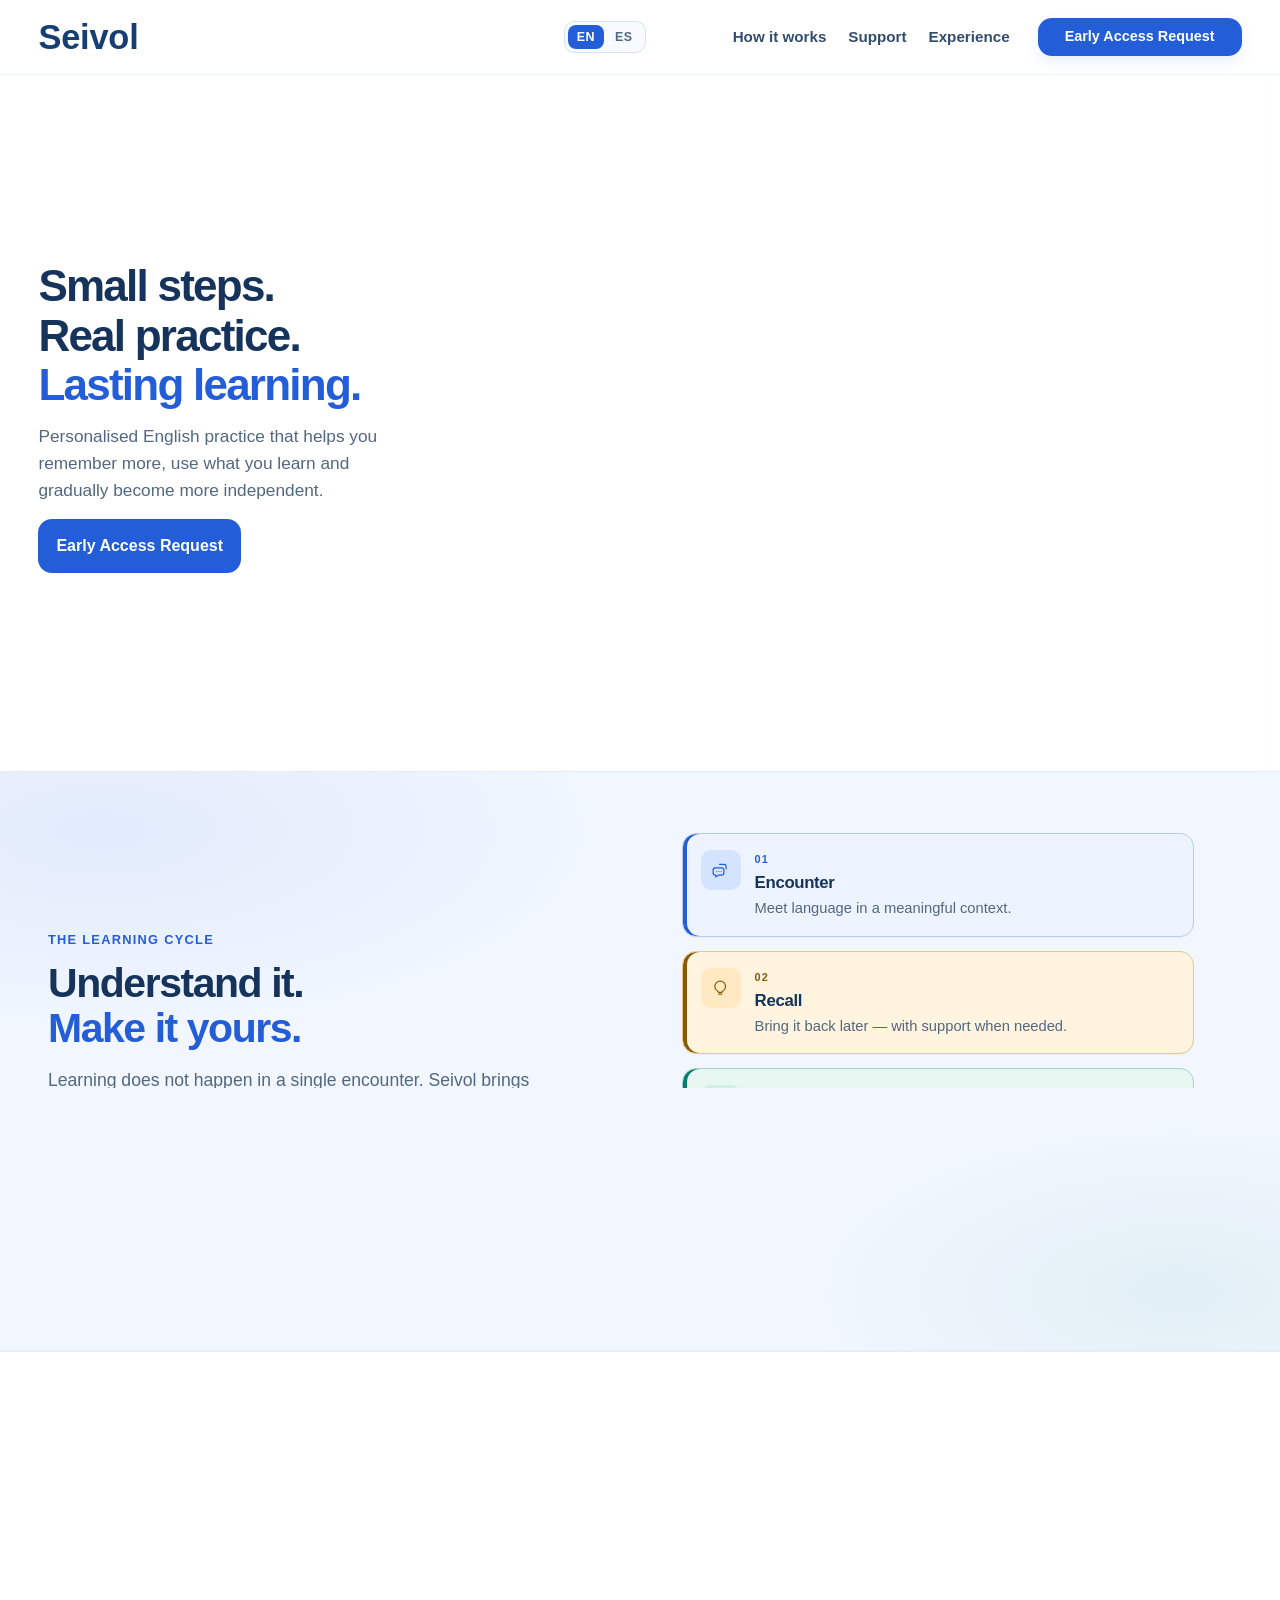
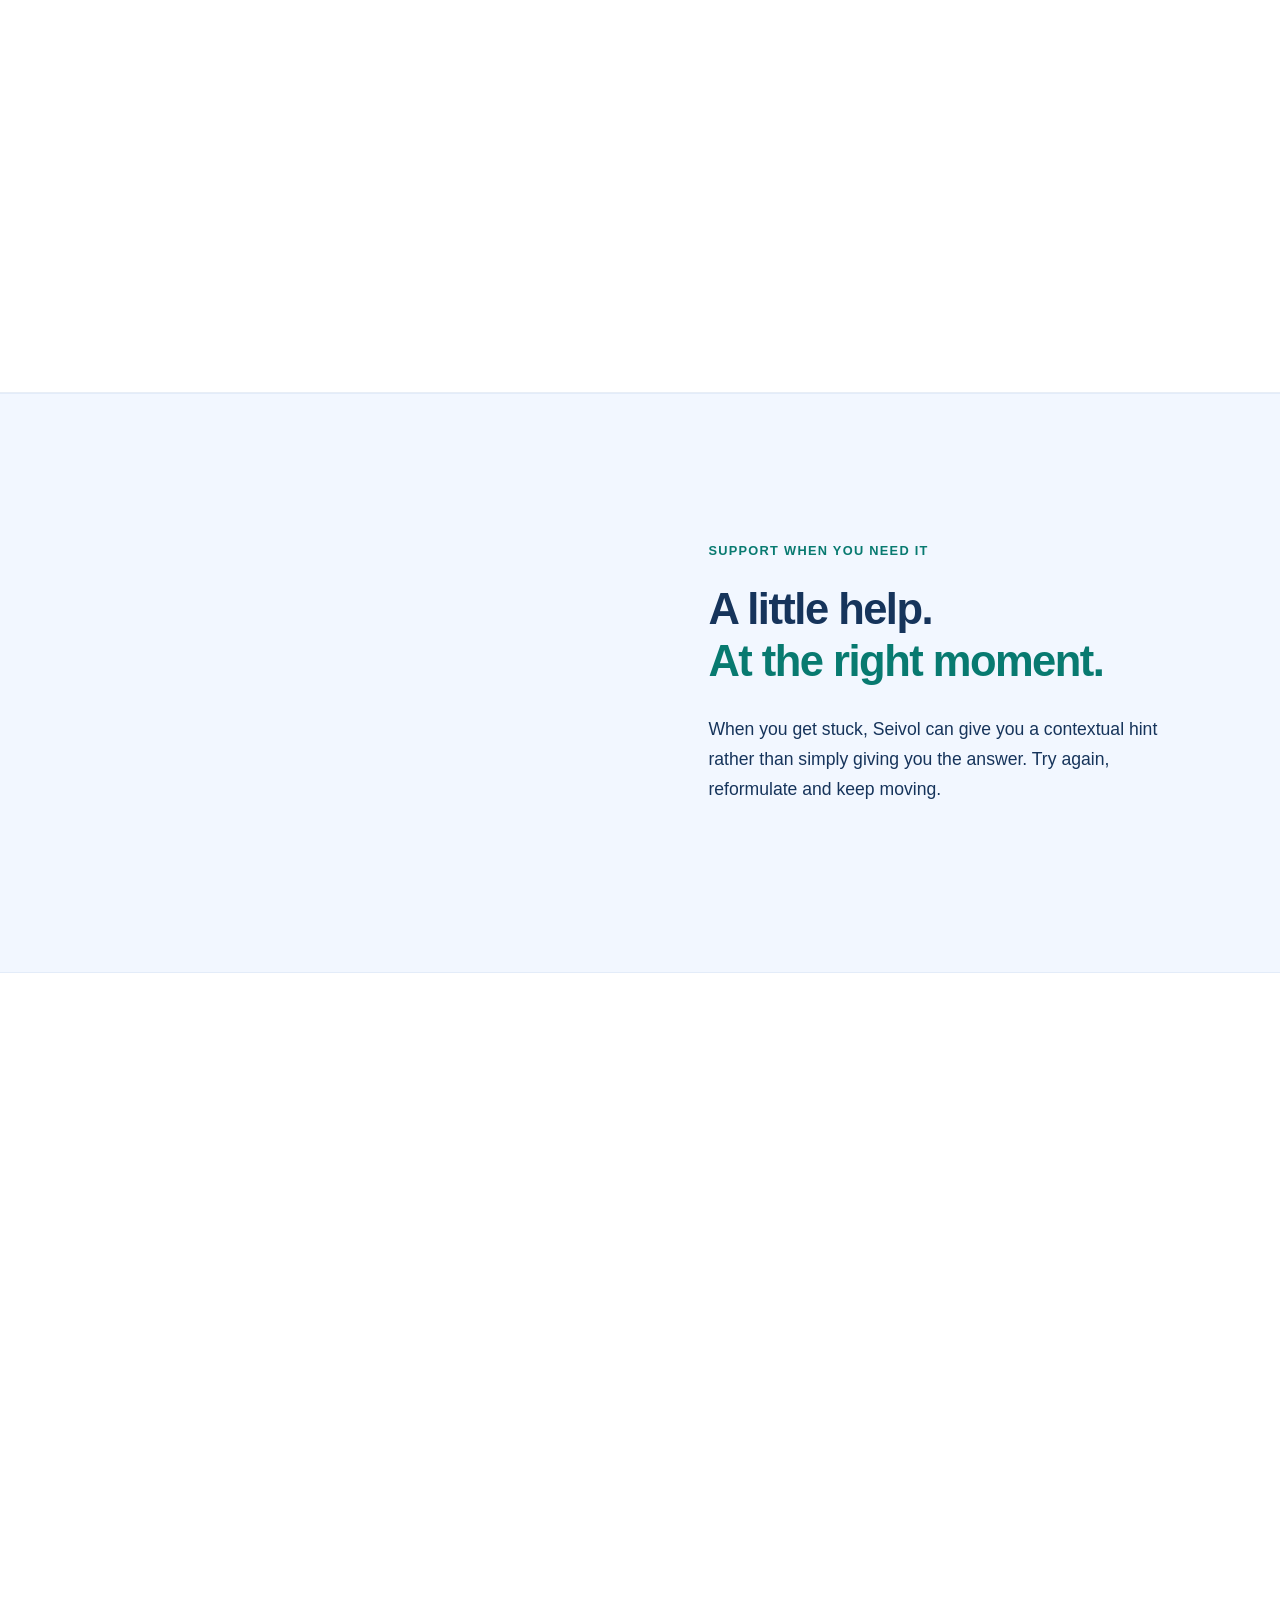
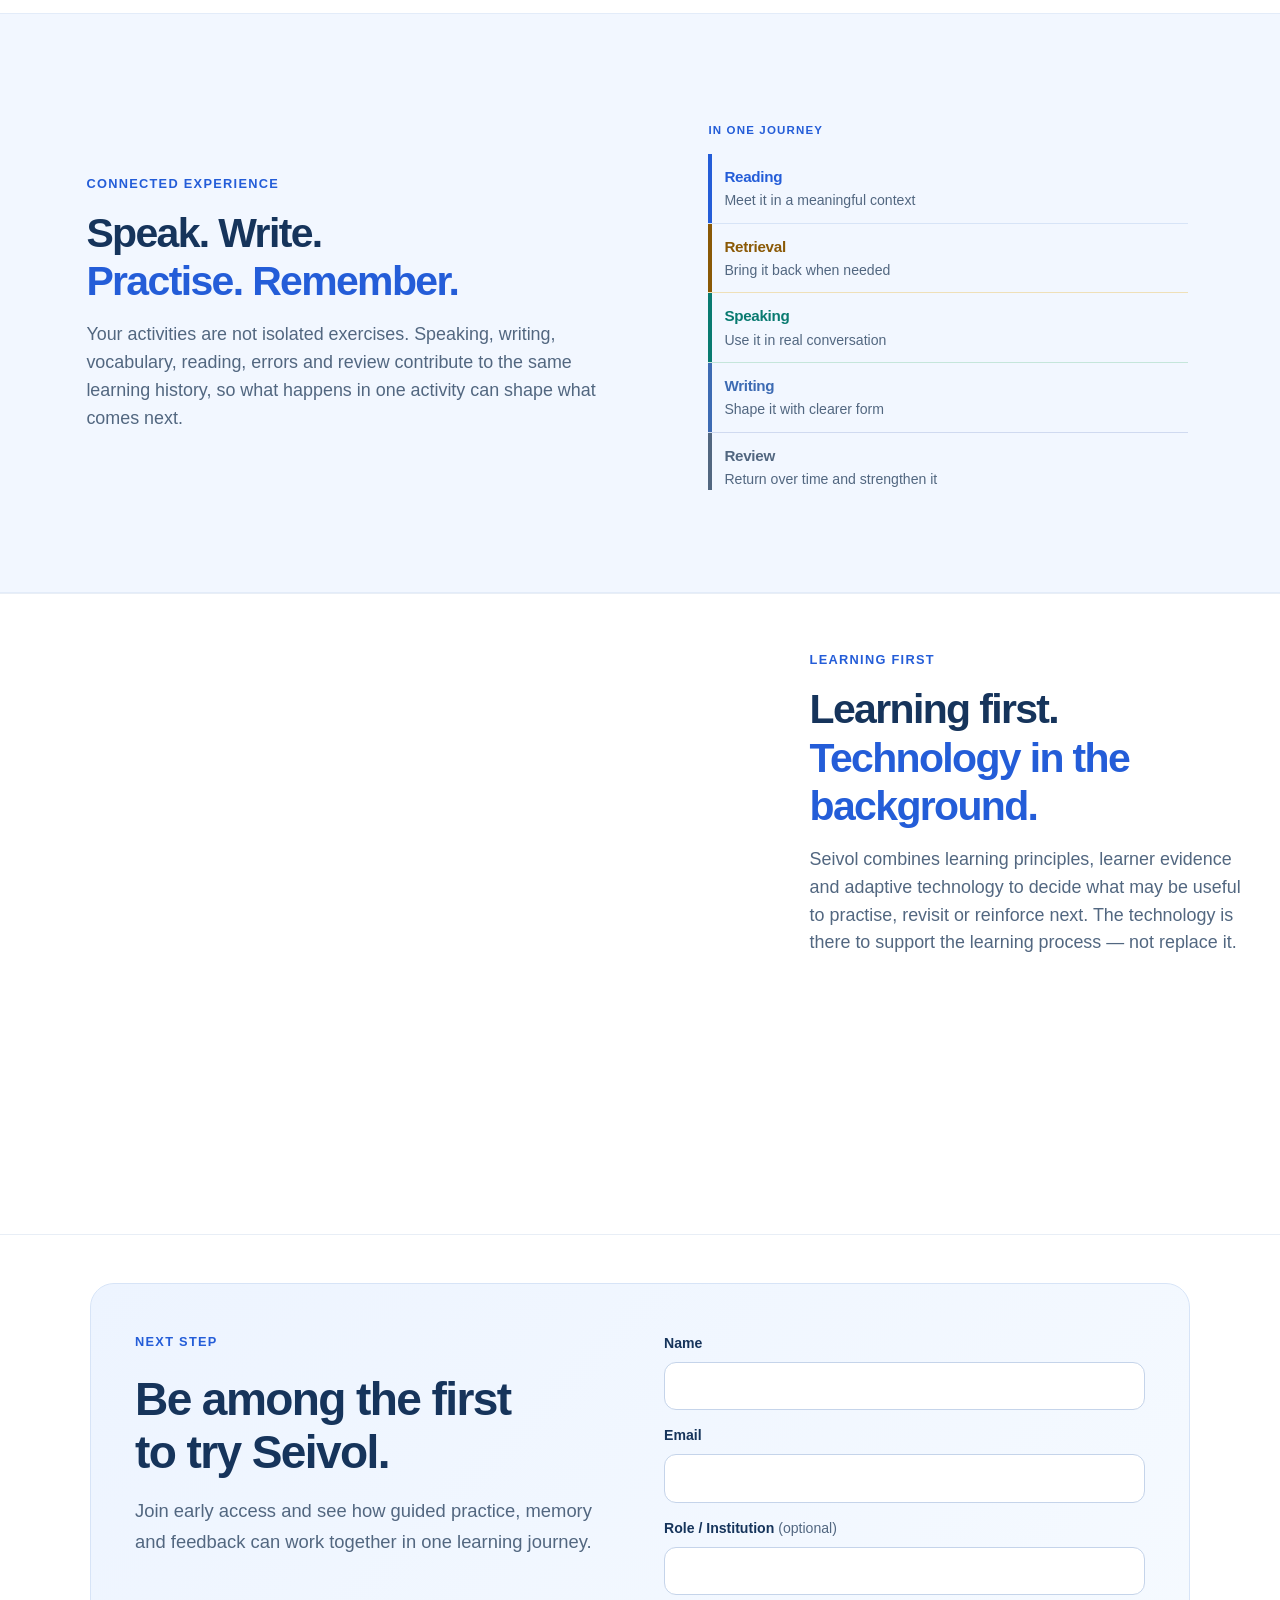
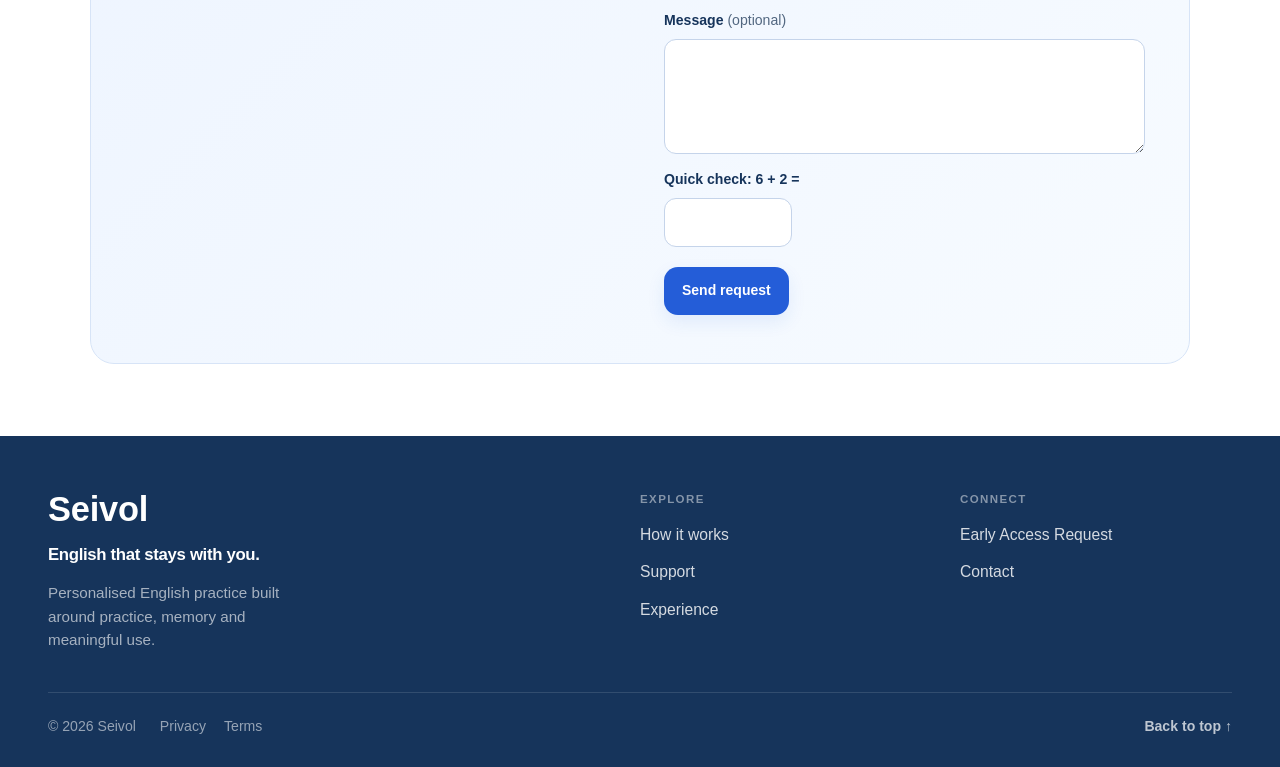
==== commit adfd3f9a: "Point early-access CTAs to the contact form. Nav, hero and footer buttons in EN/ES now scroll to #co" ====
--- a/es/index.html
+++ b/es/index.html
@@ -59,7 +59,7 @@
       <a href="#learning">Cómo funciona</a>
       <a href="#support">Apoyo</a>
       <a href="#experience">Experiencia</a>
-      <a class="nav-cta" href="mailto:hello@seivol.com?subject=Seivol%20acceso%20anticipado">Solicitar acceso</a>
+      <a class="nav-cta" href="#contact">Solicitar acceso</a>
     </nav>
   </div>
 </header>
@@ -70,7 +70,7 @@
         <h1 id="hero-title">Pasos pequeños.<br>Práctica real.<br><em>Aprendizaje que dura.</em></h1>
         <p class="lead">Práctica de inglés personalizada que te ayuda a recordar más, usar lo que aprendes y ganar independencia poco a poco.</p>
         <div class="hero-actions">
-          <a class="button button-primary" href="mailto:hello@seivol.com?subject=Seivol%20acceso%20anticipado">Solicitar acceso</a>
+          <a class="button button-primary" href="#contact">Solicitar acceso</a>
         </div>
       </div>
       <figure class="hero-visual is-loaded">
@@ -337,7 +337,7 @@
       <div class="footer-col">
         <h3 class="footer-heading">Conectar</h3>
         <ul class="footer-list">
-          <li><a href="mailto:hello@seivol.com?subject=Seivol%20acceso%20anticipado">Solicitar acceso</a></li>
+          <li><a href="#contact">Solicitar acceso</a></li>
           <li><a href="mailto:hello@seivol.com">Contacto</a></li>
         </ul>
       </div>
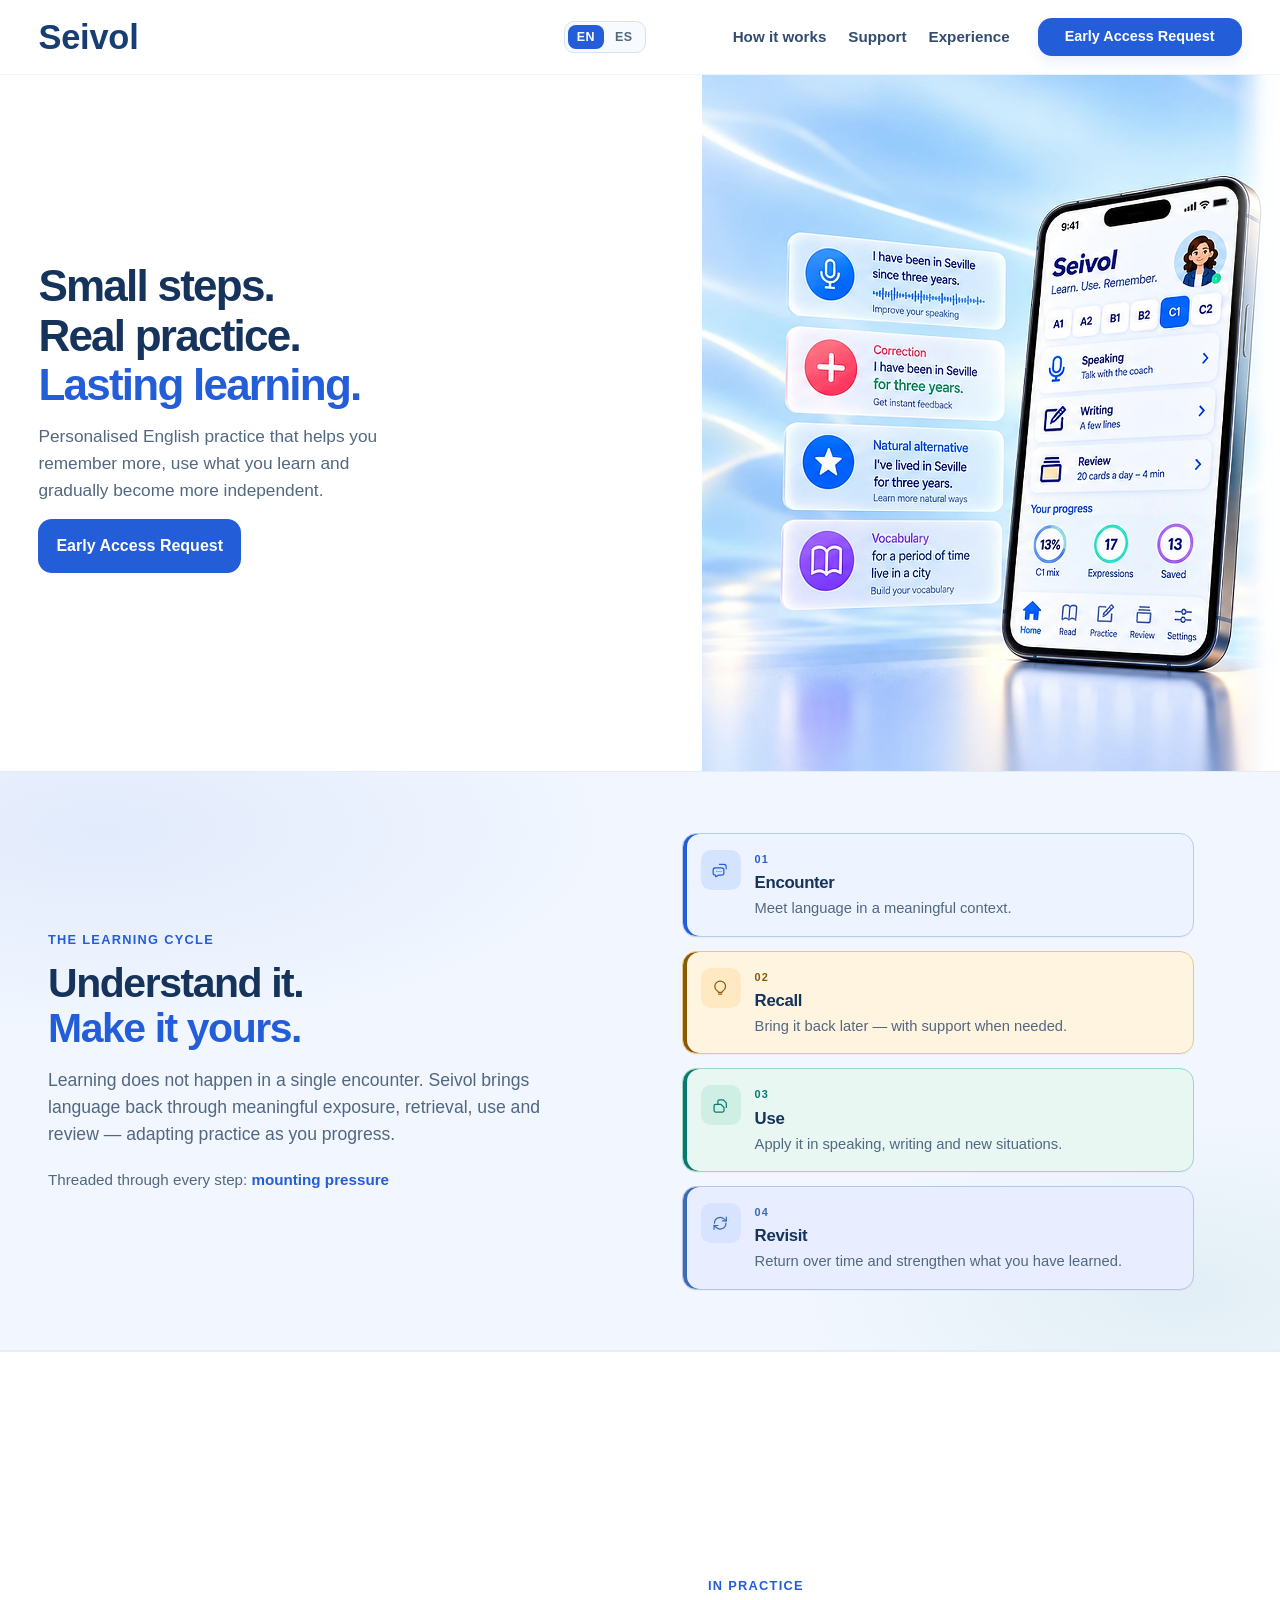
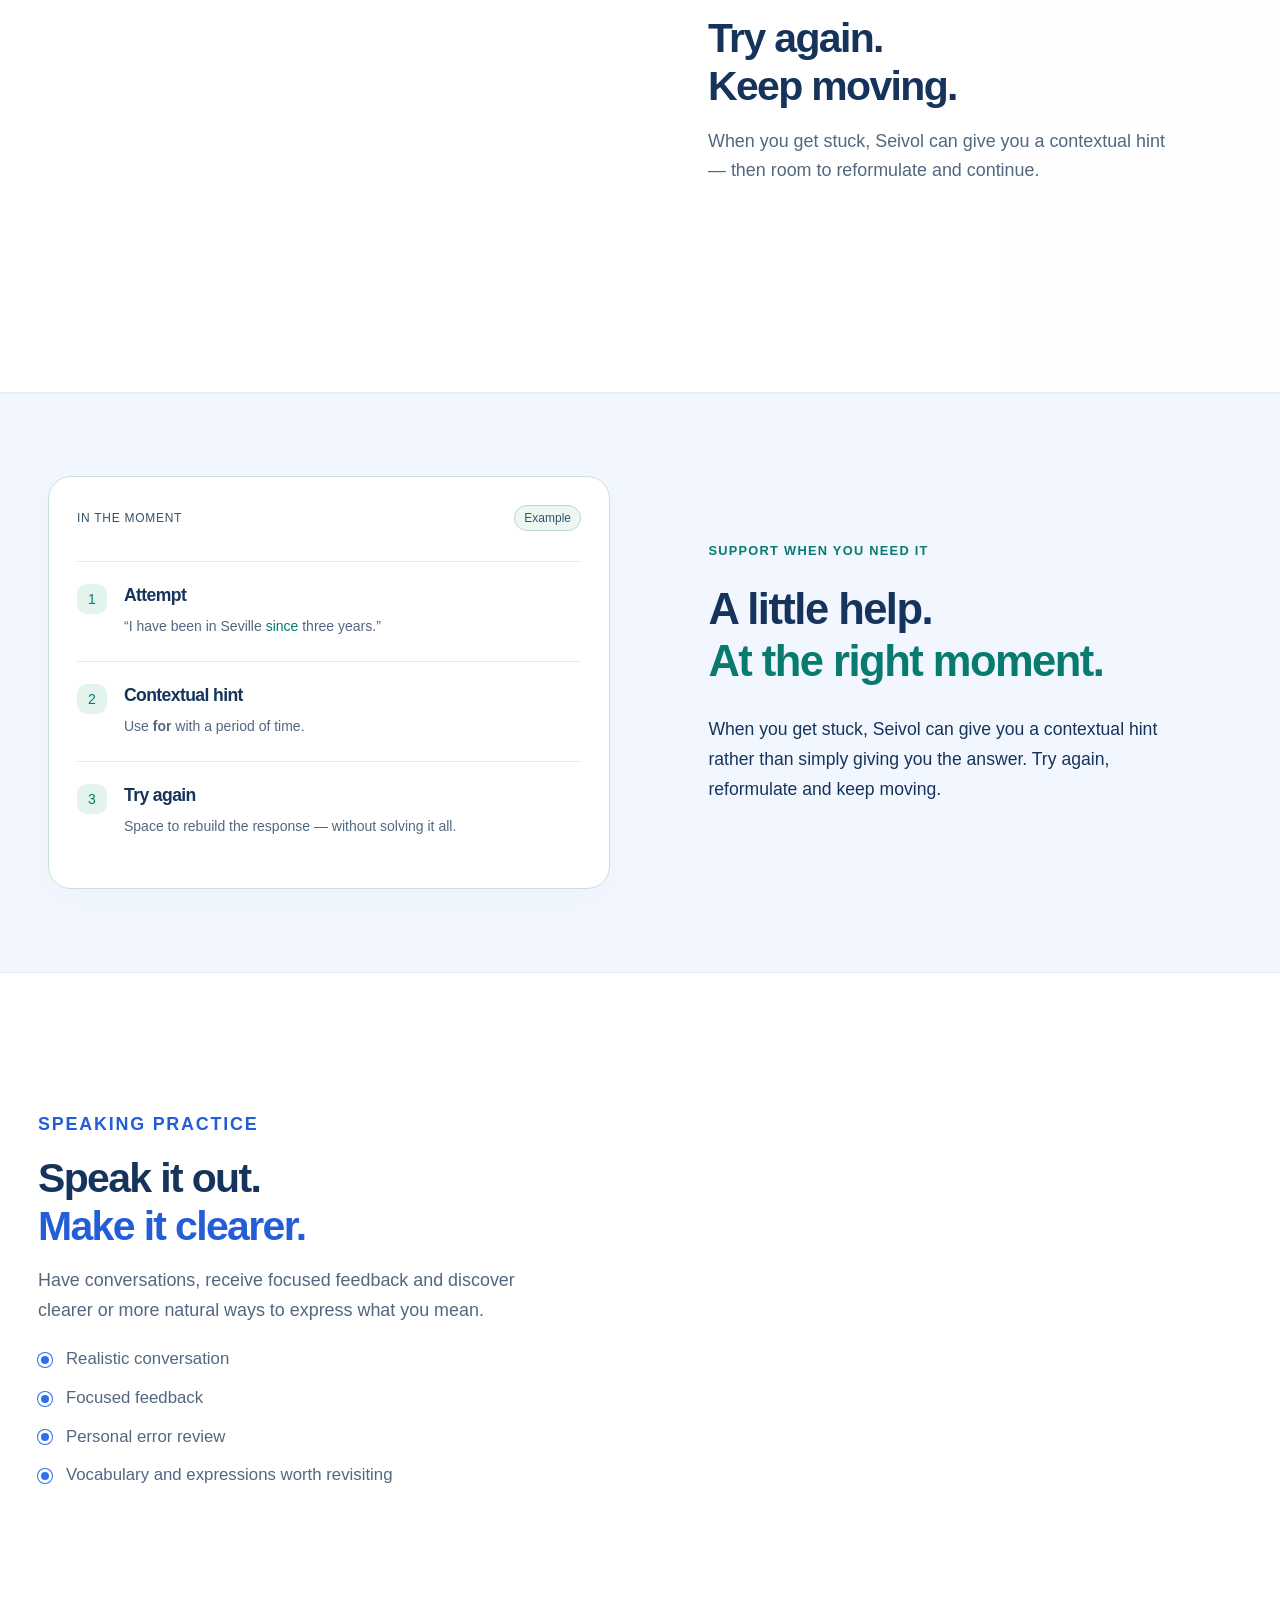
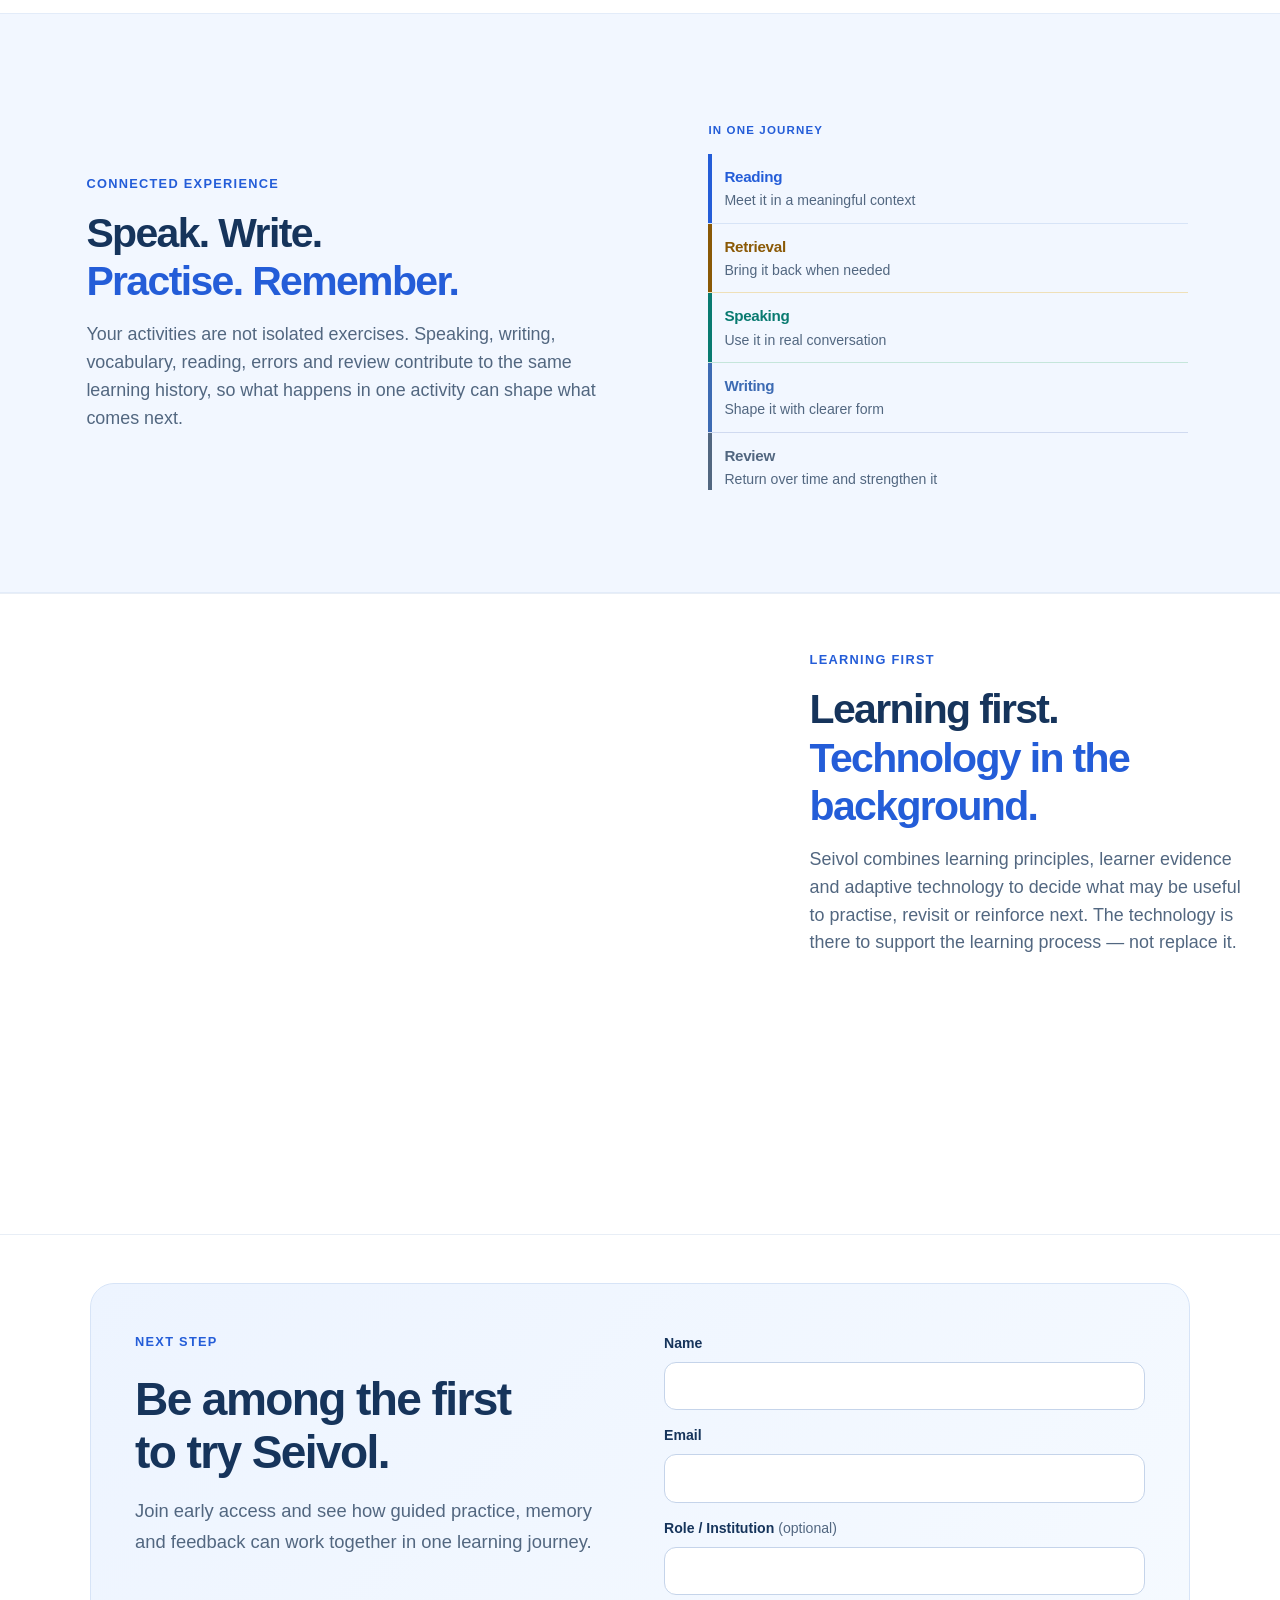
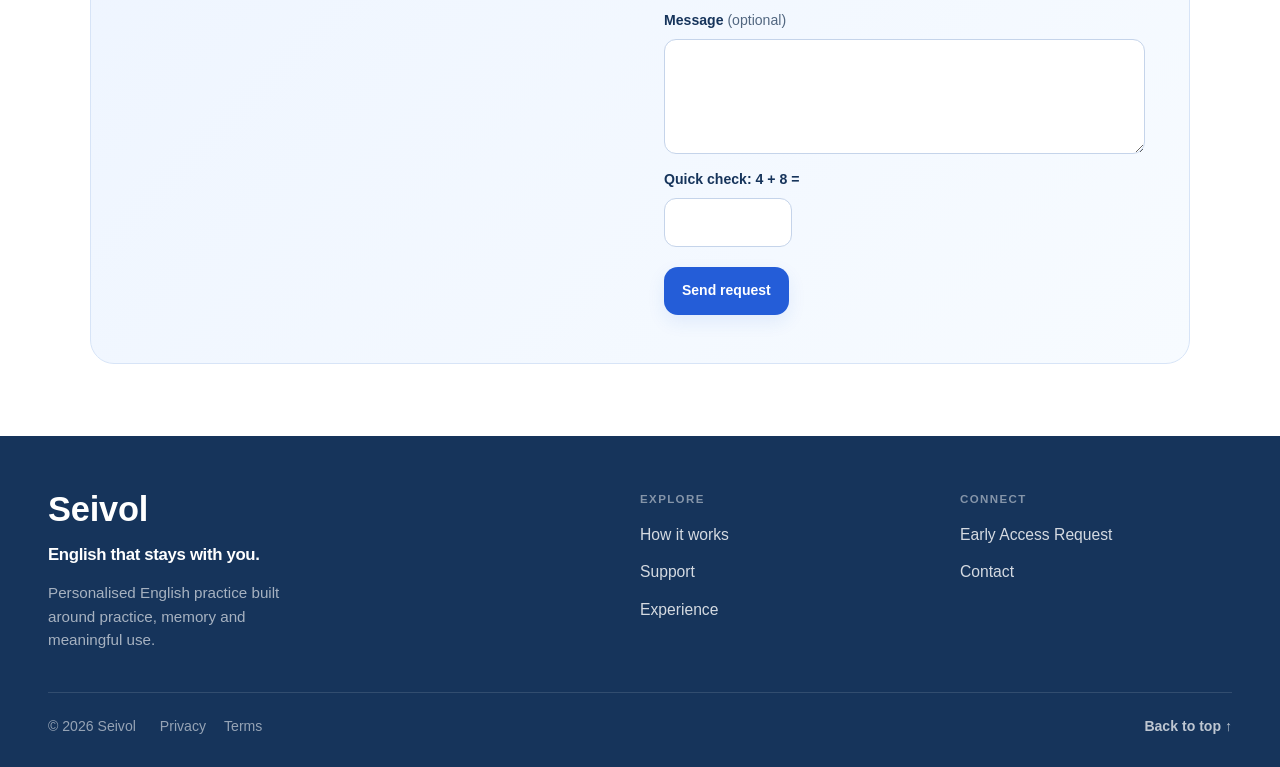
==== commit df3f2dba: "Add Seivol favicon and social preview image. Wire logo-based icons in EN/ES and use the closer-look " ====
--- a/es/index.html
+++ b/es/index.html
@@ -6,6 +6,10 @@
 <meta name="description" content="Seivol: práctica de inglés personalizada que te ayuda a recordar más, usar lo que aprendes y ganar independencia poco a poco.">
 <meta name="theme-color" content="#245dd8">
 <title>Seivol — Inglés que se queda contigo.</title>
+<link rel="icon" href="../assets/images/logo.svg" type="image/svg+xml">
+<link rel="icon" href="../assets/images/favicon-32.png" type="image/png" sizes="32x32">
+<link rel="icon" href="../assets/images/favicon-16.png" type="image/png" sizes="16x16">
+<link rel="apple-touch-icon" href="../assets/images/apple-touch-icon.png" sizes="180x180">
 <link rel="alternate" hreflang="en" href="../index.html">
 <link rel="alternate" hreflang="es" href="./index.html">
 <link rel="alternate" hreflang="x-default" href="../index.html">
@@ -35,11 +39,19 @@
 <meta property="og:title" content="Seivol — Inglés que se queda contigo.">
 <meta property="og:description" content="Práctica de inglés personalizada que te ayuda a recordar más, usar lo que aprendes y ganar independencia poco a poco.">
 <meta property="og:type" content="website">
+<meta property="og:url" content="https://jmpmonge.github.io/seivol-web/es/">
+<meta property="og:image" content="https://jmpmonge.github.io/seivol-web/assets/images/og-preview.jpg">
+<meta property="og:image:type" content="image/jpeg">
+<meta property="og:image:width" content="1080">
+<meta property="og:image:height" content="888">
+<meta property="og:image:alt" content="Práctica Seivol: intenta, recibe una pista, vuelve a intentarlo">
 <meta property="og:locale" content="es_ES">
 <meta property="og:locale:alternate" content="en_GB">
 <meta name="twitter:card" content="summary_large_image">
 <meta name="twitter:title" content="Seivol — Inglés que se queda contigo.">
 <meta name="twitter:description" content="Práctica de inglés personalizada que te ayuda a recordar más, usar lo que aprendes y ganar independencia poco a poco.">
+<meta name="twitter:image" content="https://jmpmonge.github.io/seivol-web/assets/images/og-preview.jpg">
+<meta name="twitter:image:alt" content="Práctica Seivol: intenta, recibe una pista, vuelve a intentarlo">
 </head>
 <body>
 <a class="skip-link" href="#main">Saltar al contenido</a>
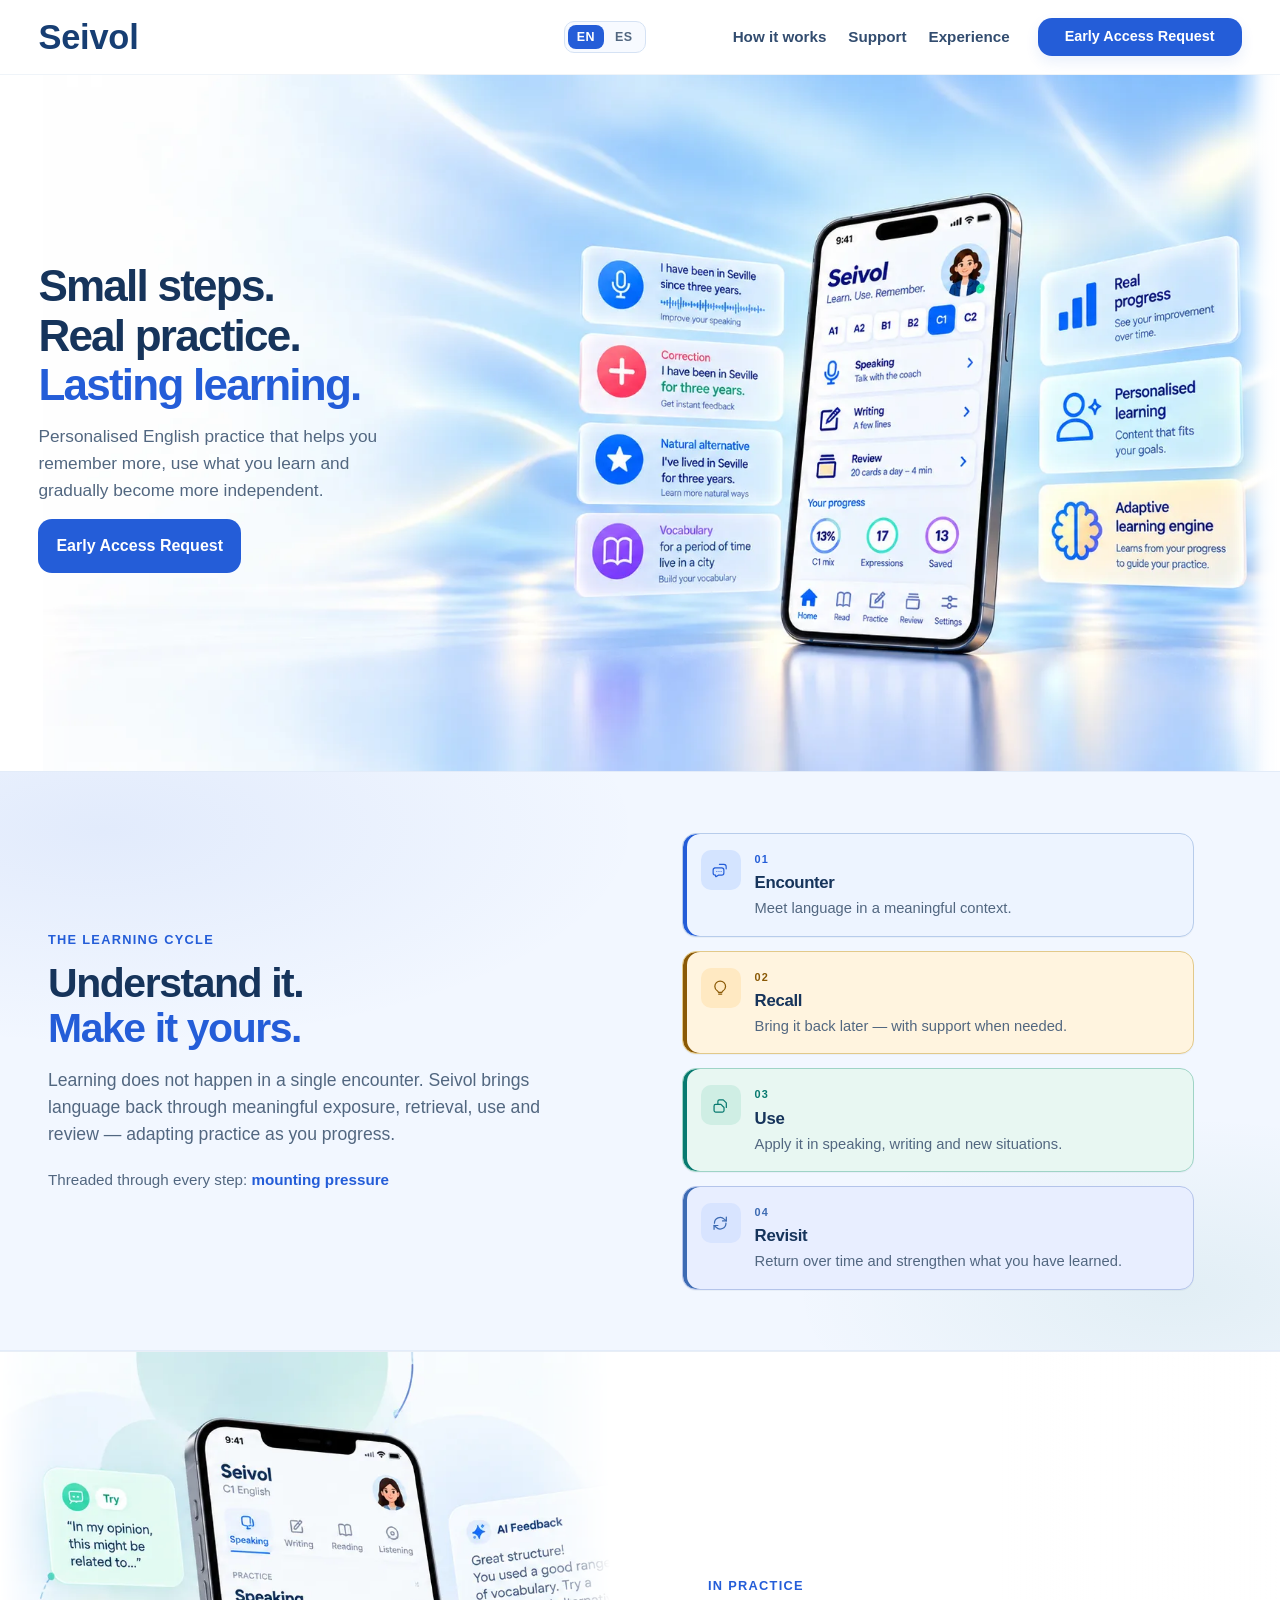
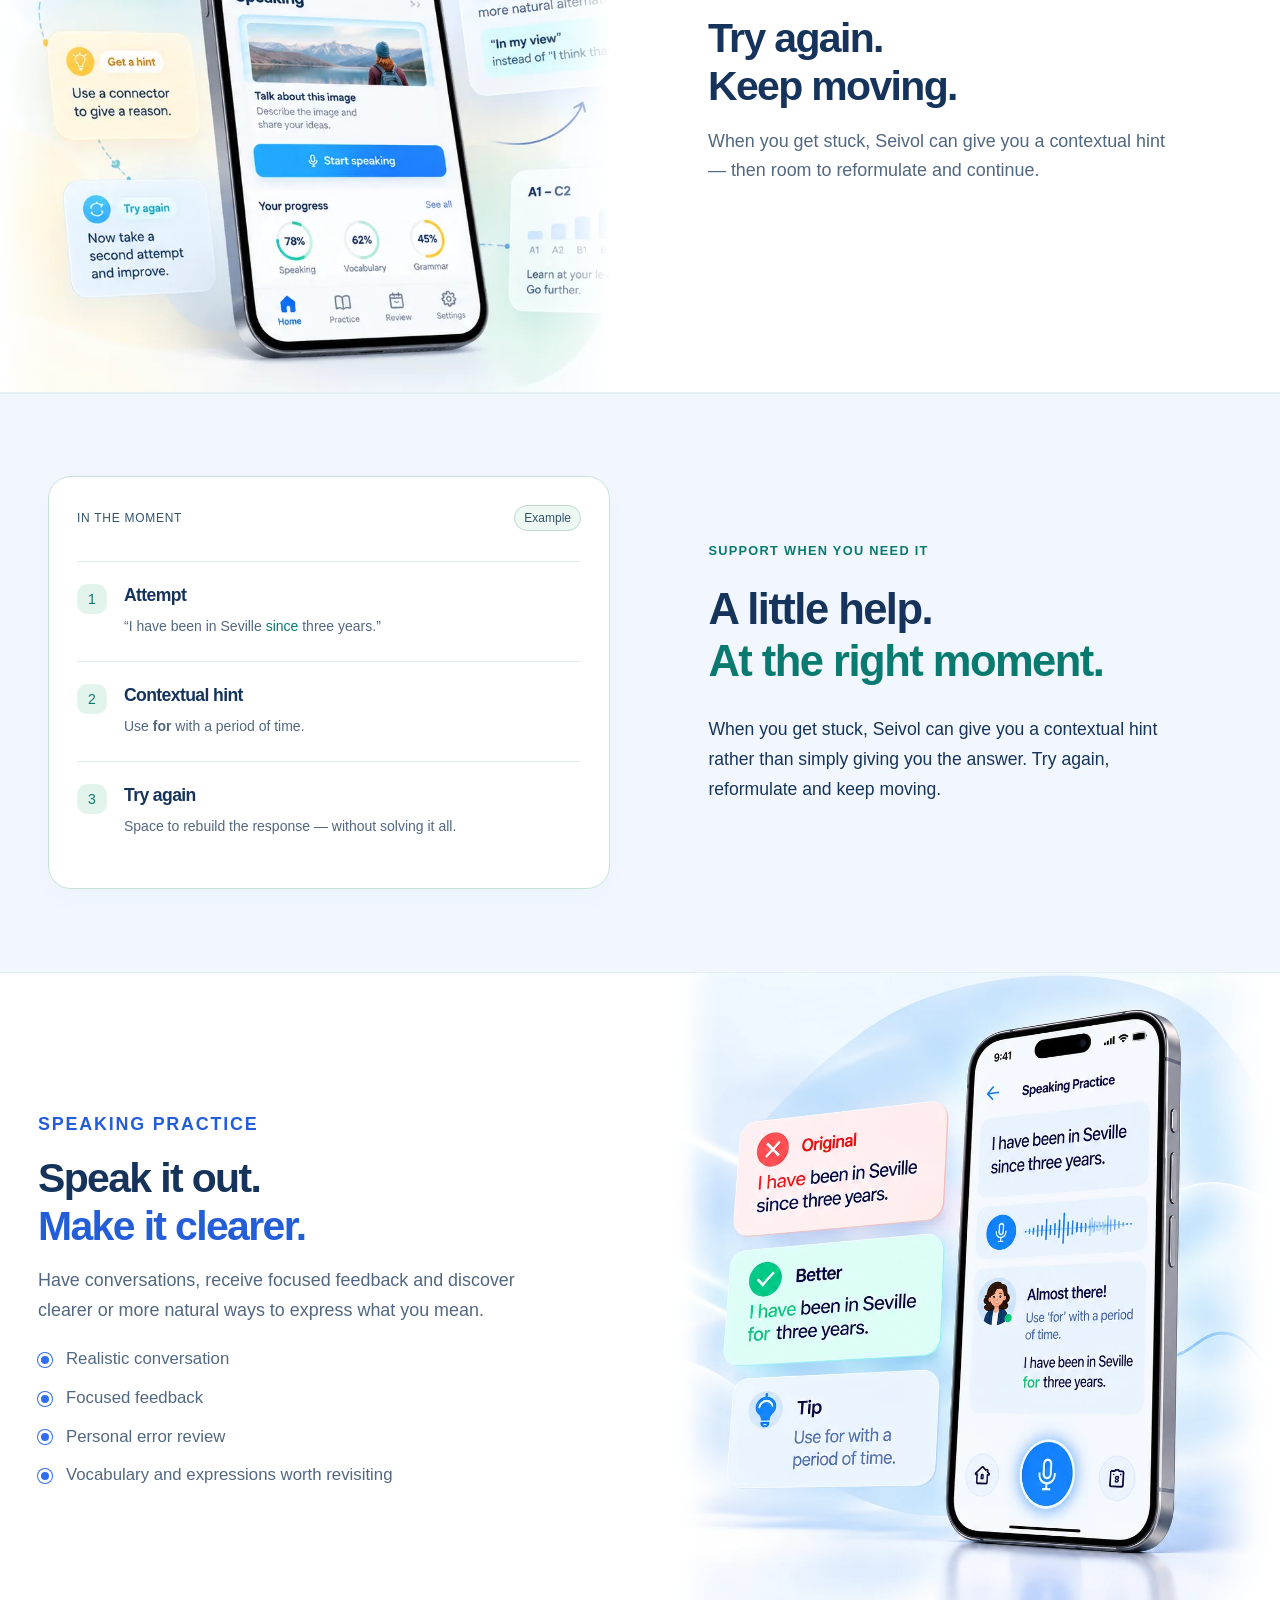
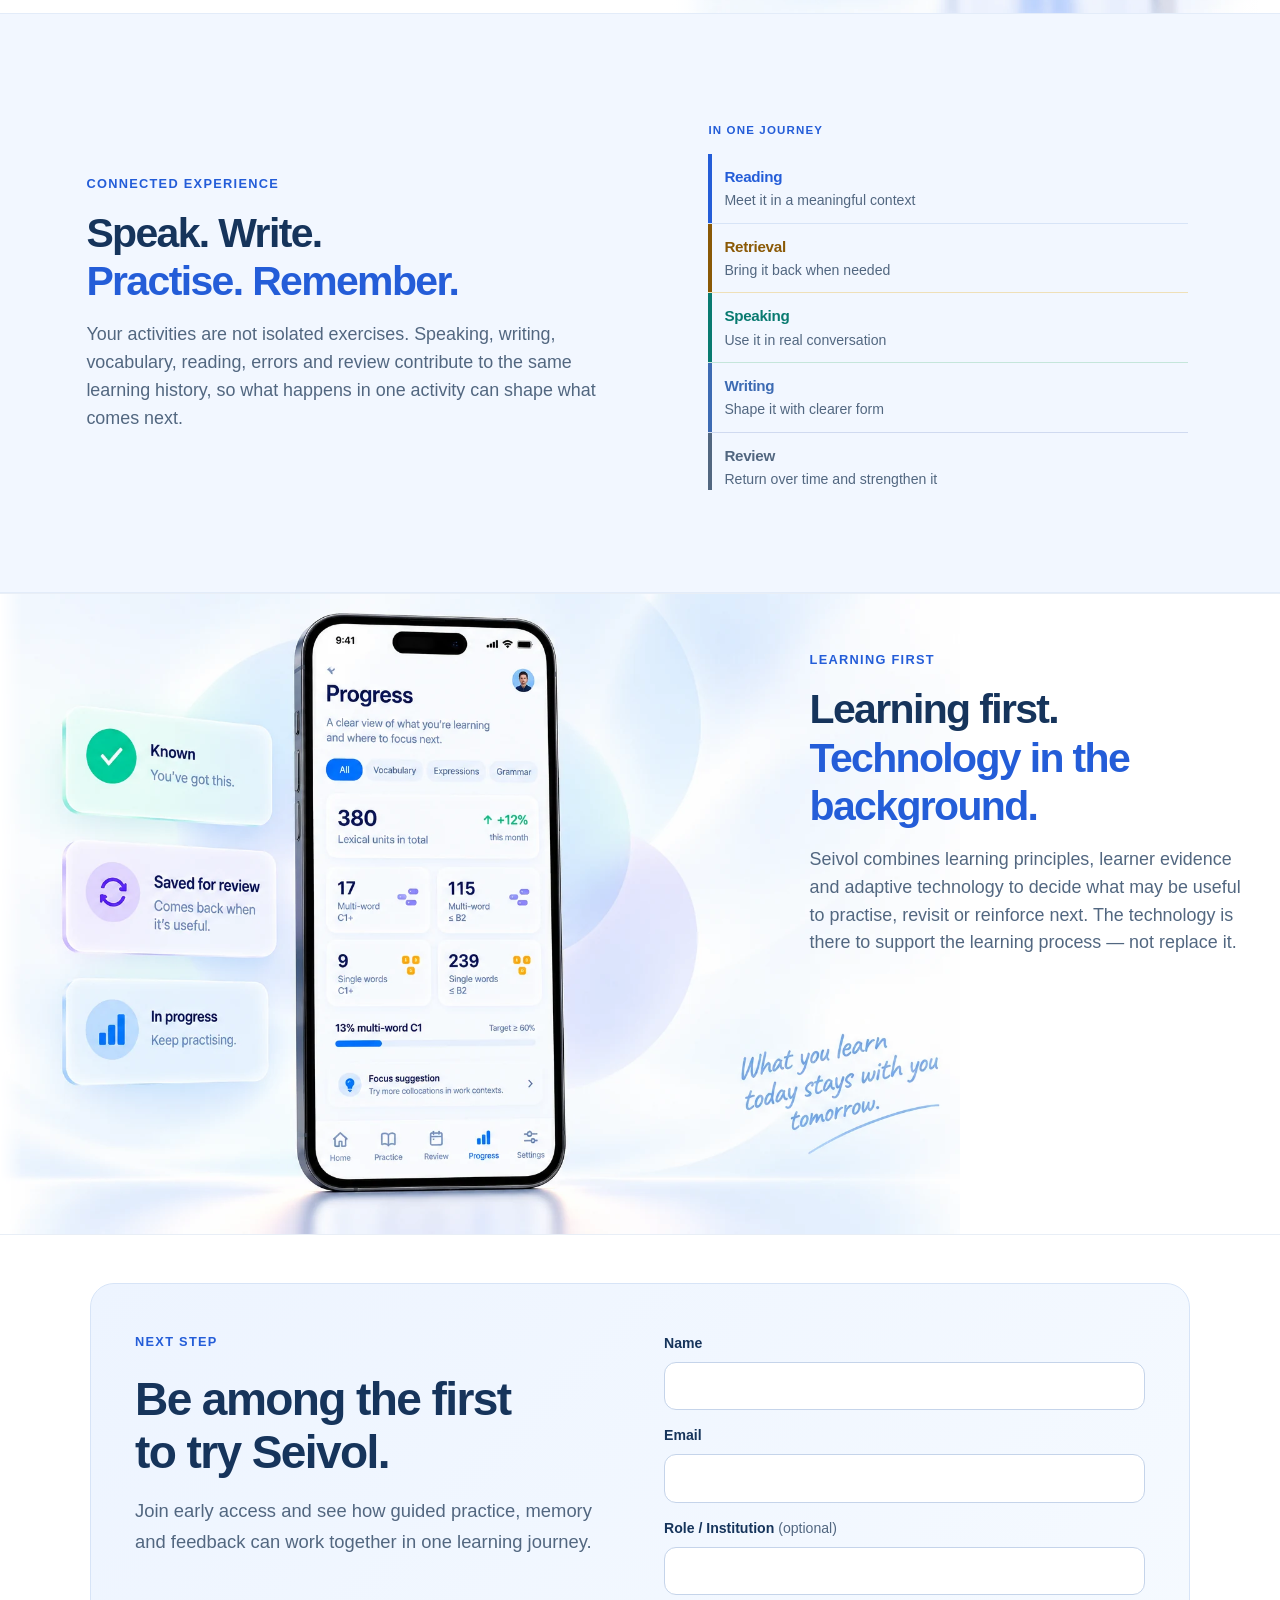
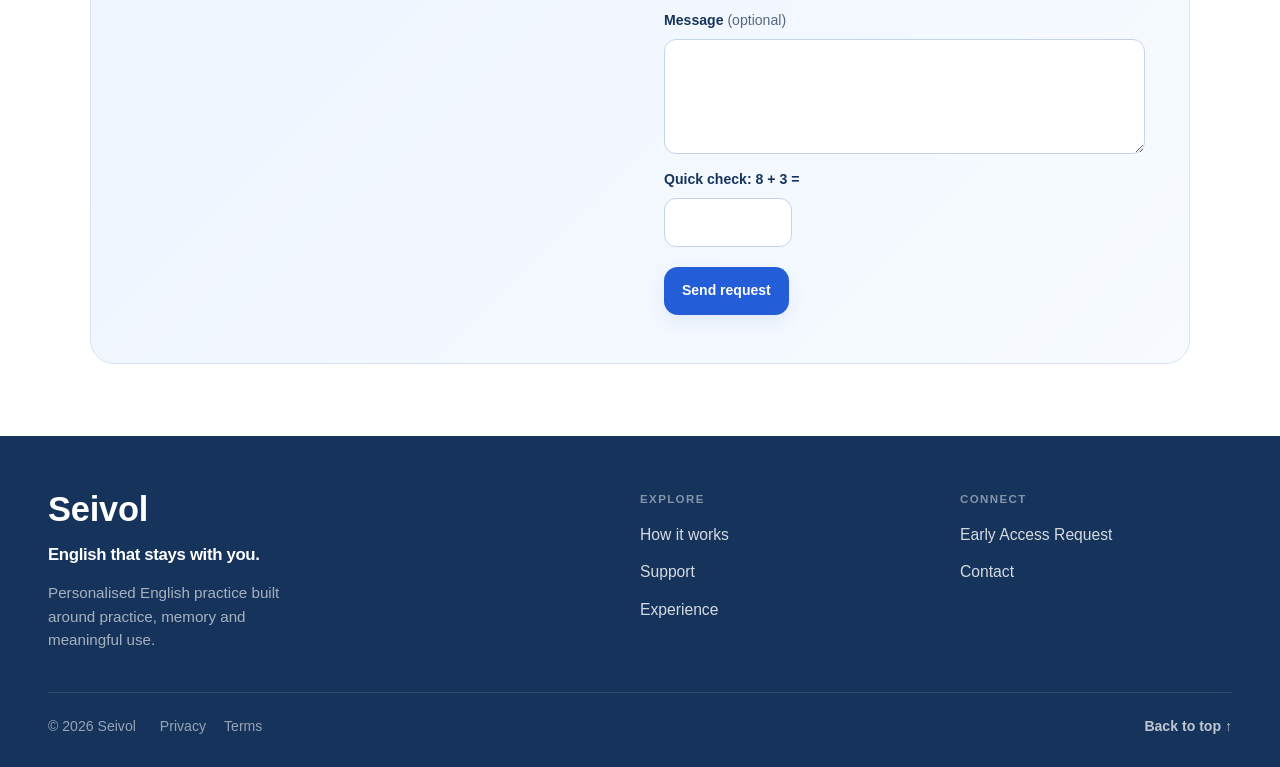
==== commit c41339a2: "Bust social-preview cache with a new OG image URL. Point Open Graph and Twitter cards to og-closer-l" ====
--- a/es/index.html
+++ b/es/index.html
@@ -40,7 +40,7 @@
 <meta property="og:description" content="Práctica de inglés personalizada que te ayuda a recordar más, usar lo que aprendes y ganar independencia poco a poco.">
 <meta property="og:type" content="website">
 <meta property="og:url" content="https://jmpmonge.github.io/seivol-web/es/">
-<meta property="og:image" content="https://jmpmonge.github.io/seivol-web/assets/images/og-preview.jpg">
+<meta property="og:image" content="https://jmpmonge.github.io/seivol-web/assets/images/og-closer-look.jpg">
 <meta property="og:image:type" content="image/jpeg">
 <meta property="og:image:width" content="1080">
 <meta property="og:image:height" content="888">
@@ -50,7 +50,7 @@
 <meta name="twitter:card" content="summary_large_image">
 <meta name="twitter:title" content="Seivol — Inglés que se queda contigo.">
 <meta name="twitter:description" content="Práctica de inglés personalizada que te ayuda a recordar más, usar lo que aprendes y ganar independencia poco a poco.">
-<meta name="twitter:image" content="https://jmpmonge.github.io/seivol-web/assets/images/og-preview.jpg">
+<meta name="twitter:image" content="https://jmpmonge.github.io/seivol-web/assets/images/og-closer-look.jpg">
 <meta name="twitter:image:alt" content="Práctica Seivol: intenta, recibe una pista, vuelve a intentarlo">
 </head>
 <body>
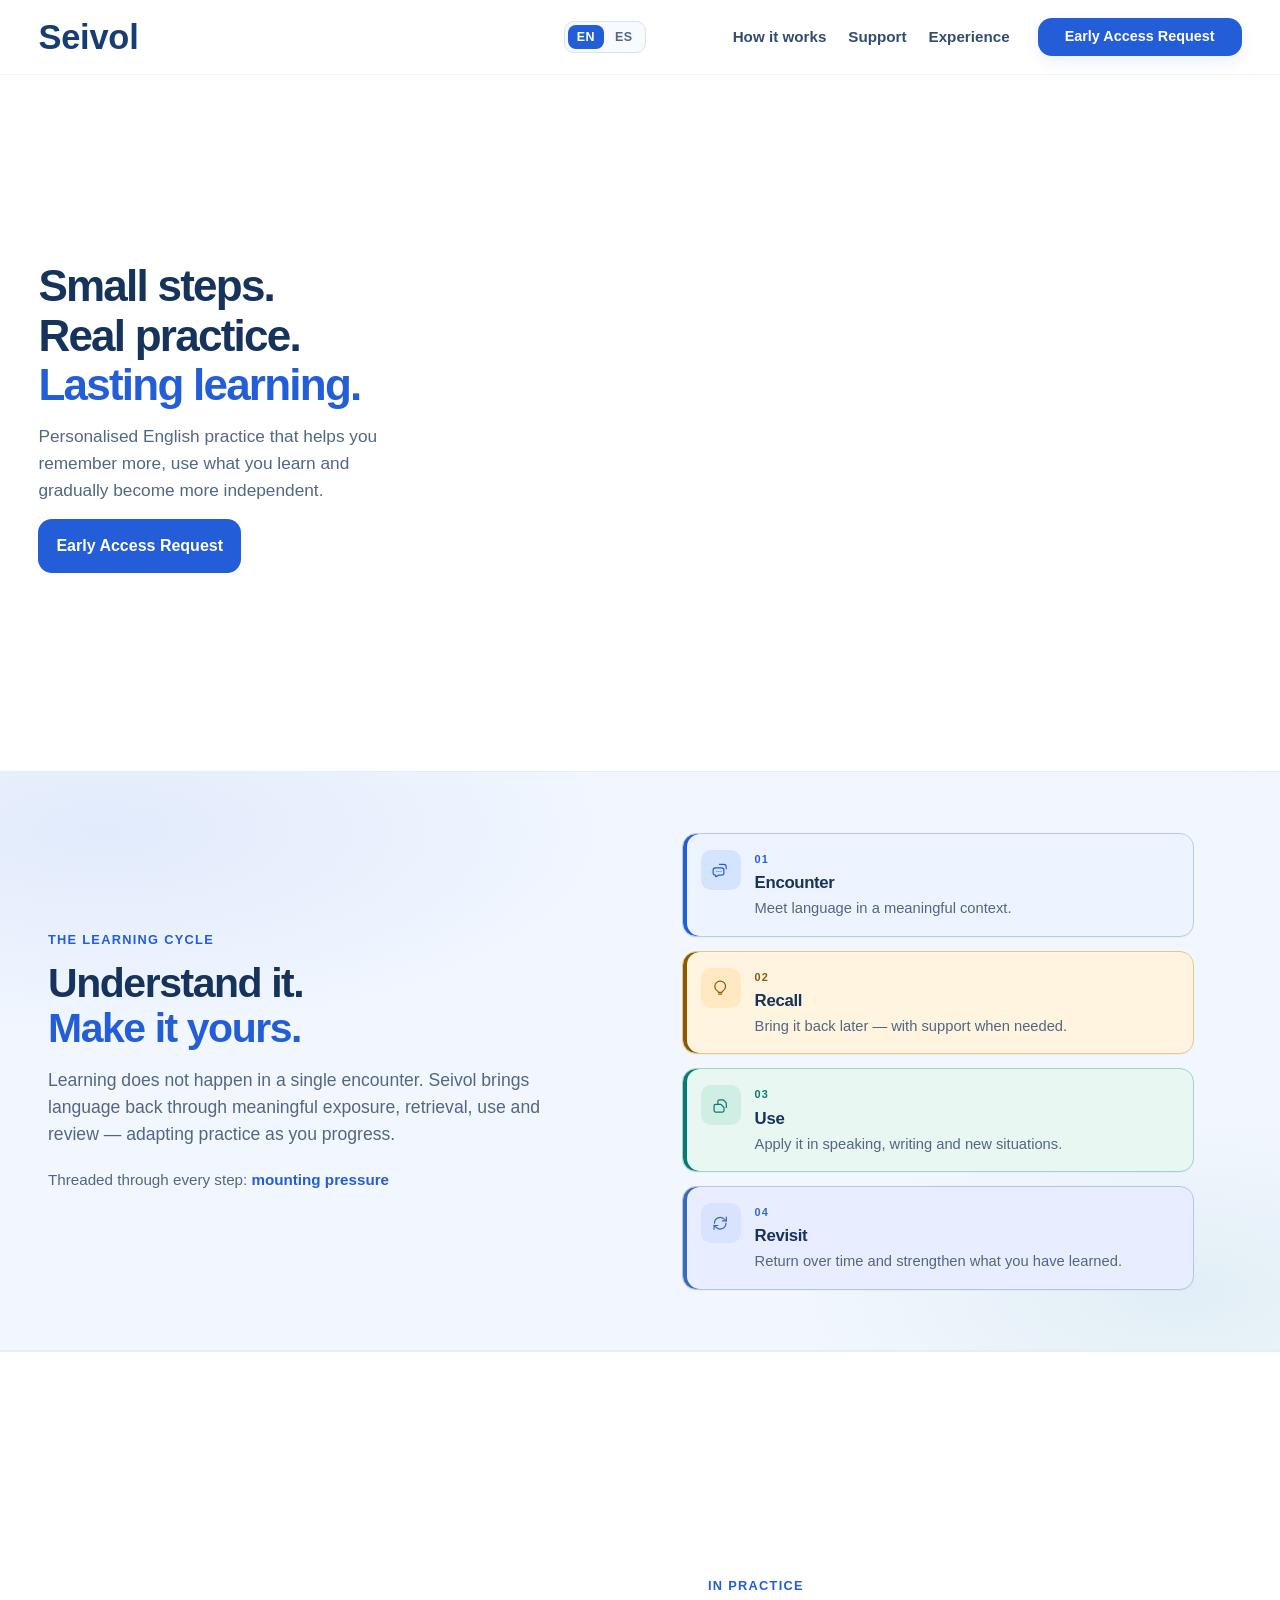
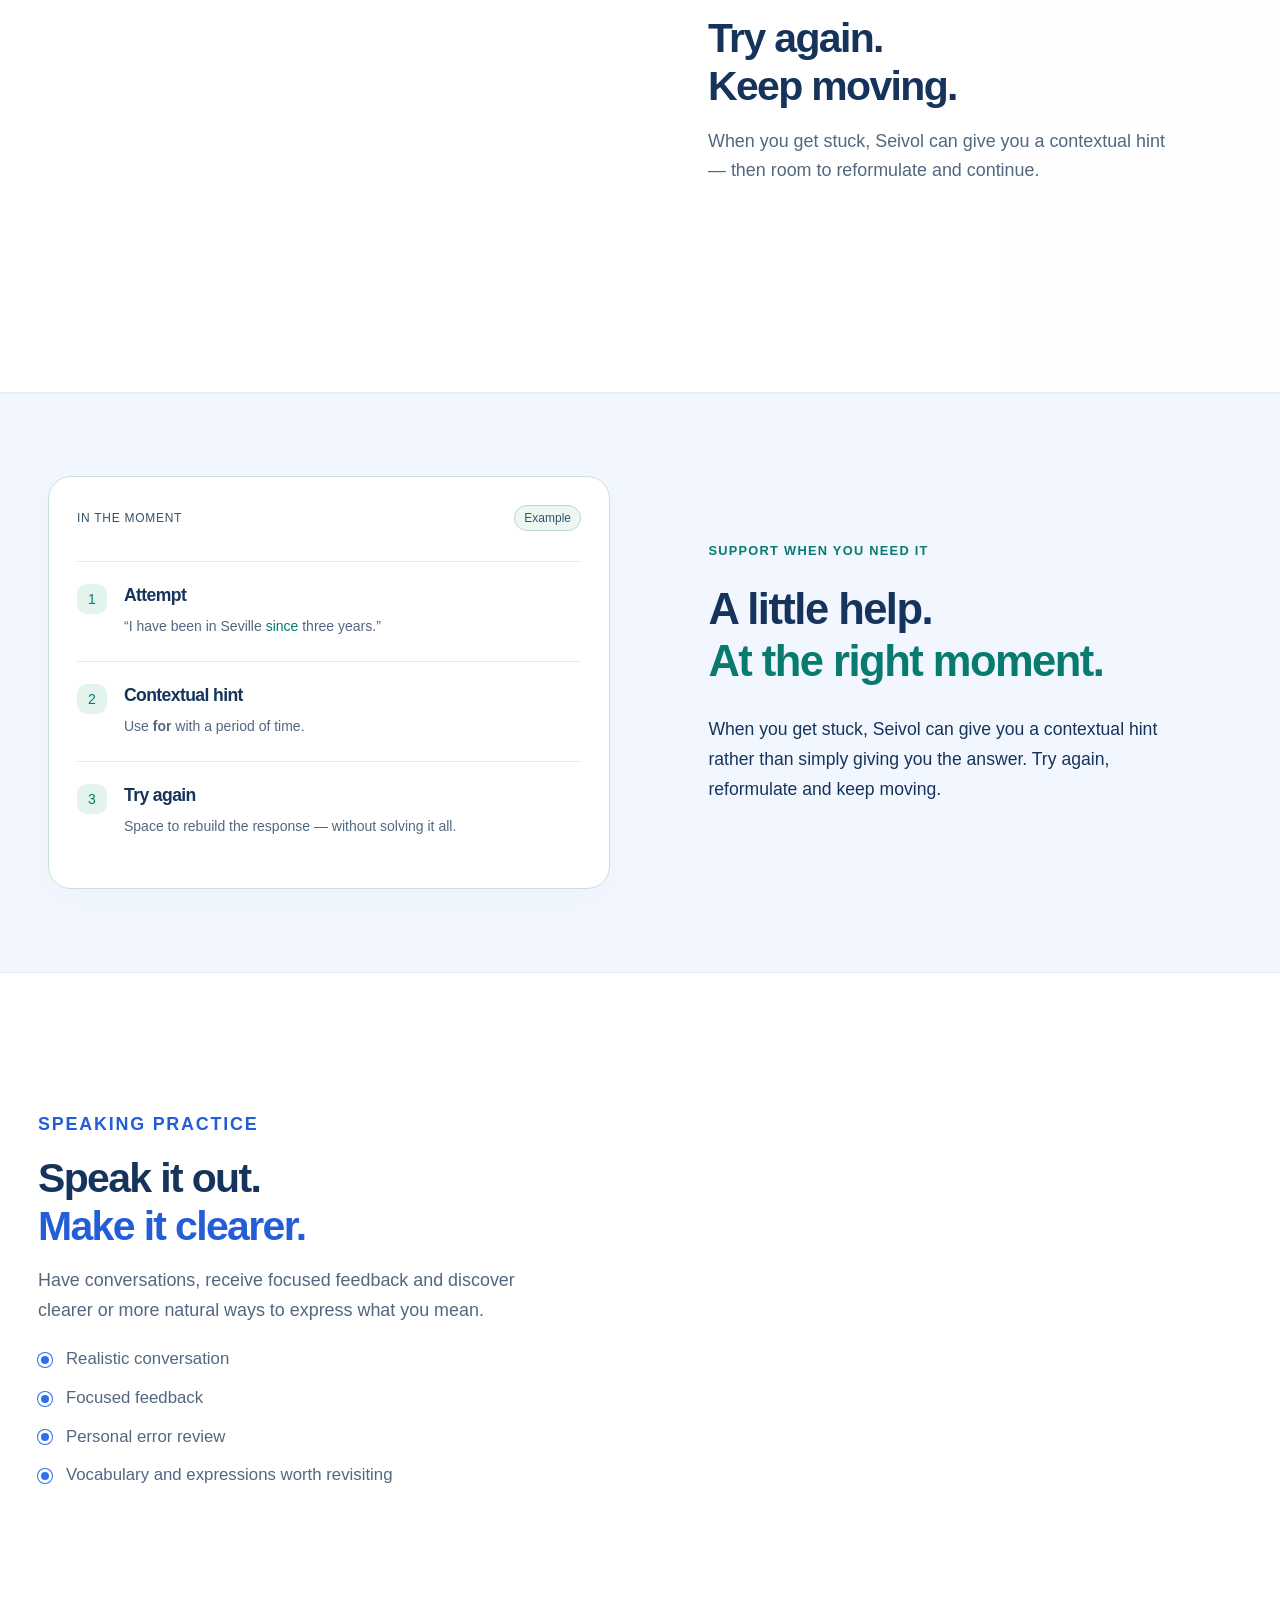
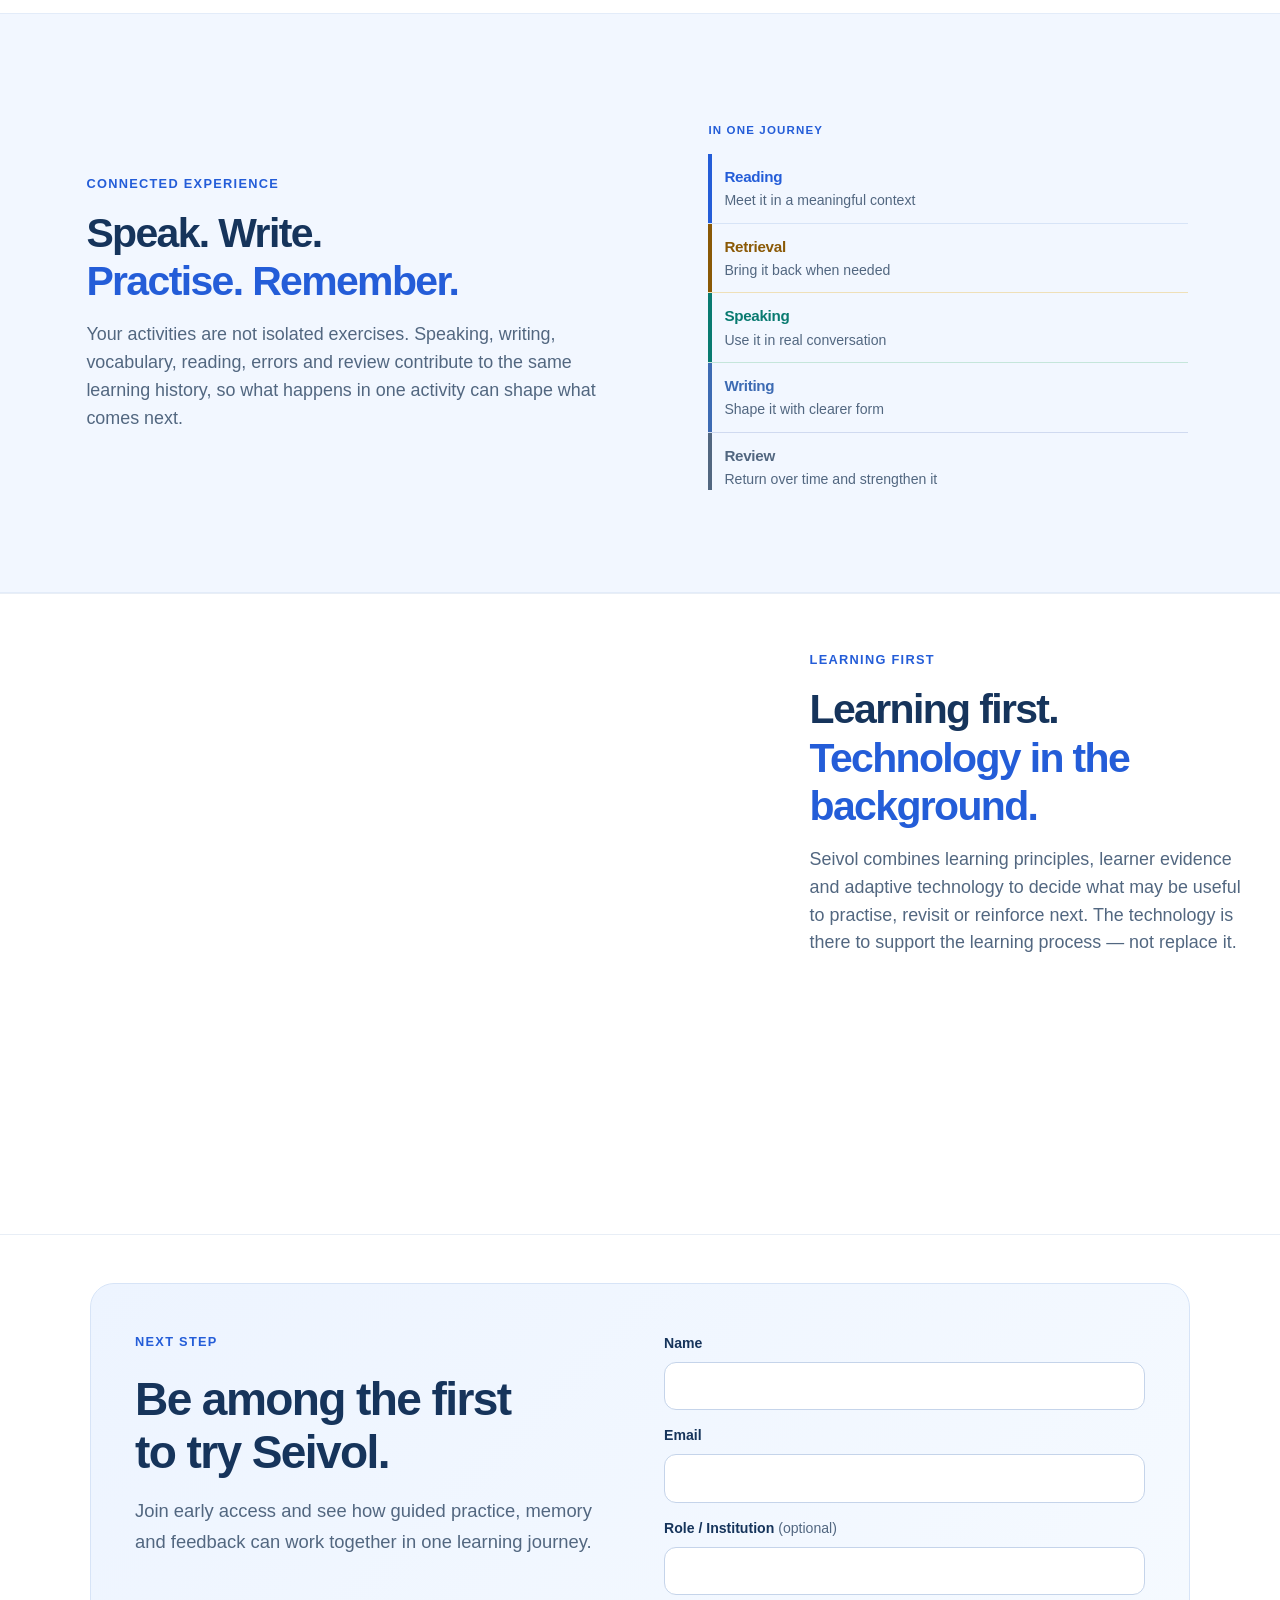
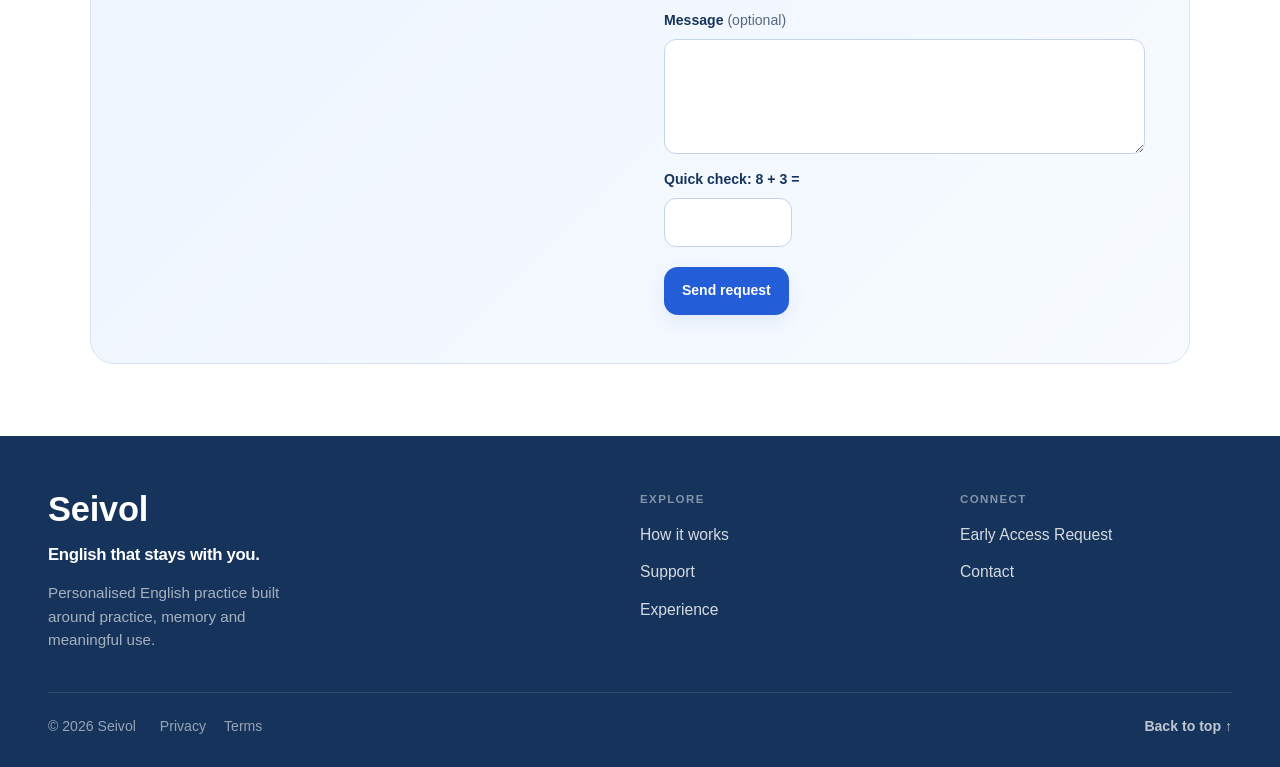
==== commit df9017e0: "Use wide hero crop for social link previews. Switch Open Graph and Twitter cards to a 1200x630 expor" ====
--- a/es/index.html
+++ b/es/index.html
@@ -40,18 +40,18 @@
 <meta property="og:description" content="Práctica de inglés personalizada que te ayuda a recordar más, usar lo que aprendes y ganar independencia poco a poco.">
 <meta property="og:type" content="website">
 <meta property="og:url" content="https://jmpmonge.github.io/seivol-web/es/">
-<meta property="og:image" content="https://jmpmonge.github.io/seivol-web/assets/images/og-closer-look.jpg">
+<meta property="og:image" content="https://jmpmonge.github.io/seivol-web/assets/images/og-hero.jpg">
 <meta property="og:image:type" content="image/jpeg">
-<meta property="og:image:width" content="1080">
-<meta property="og:image:height" content="888">
-<meta property="og:image:alt" content="Práctica Seivol: intenta, recibe una pista, vuelve a intentarlo">
+<meta property="og:image:width" content="1200">
+<meta property="og:image:height" content="630">
+<meta property="og:image:alt" content="App Seivol en un móvil con tarjetas de práctica e insights de progreso">
 <meta property="og:locale" content="es_ES">
 <meta property="og:locale:alternate" content="en_GB">
 <meta name="twitter:card" content="summary_large_image">
 <meta name="twitter:title" content="Seivol — Inglés que se queda contigo.">
 <meta name="twitter:description" content="Práctica de inglés personalizada que te ayuda a recordar más, usar lo que aprendes y ganar independencia poco a poco.">
-<meta name="twitter:image" content="https://jmpmonge.github.io/seivol-web/assets/images/og-closer-look.jpg">
-<meta name="twitter:image:alt" content="Práctica Seivol: intenta, recibe una pista, vuelve a intentarlo">
+<meta name="twitter:image" content="https://jmpmonge.github.io/seivol-web/assets/images/og-hero.jpg">
+<meta name="twitter:image:alt" content="App Seivol en un móvil con tarjetas de práctica e insights de progreso">
 </head>
 <body>
 <a class="skip-link" href="#main">Saltar al contenido</a>
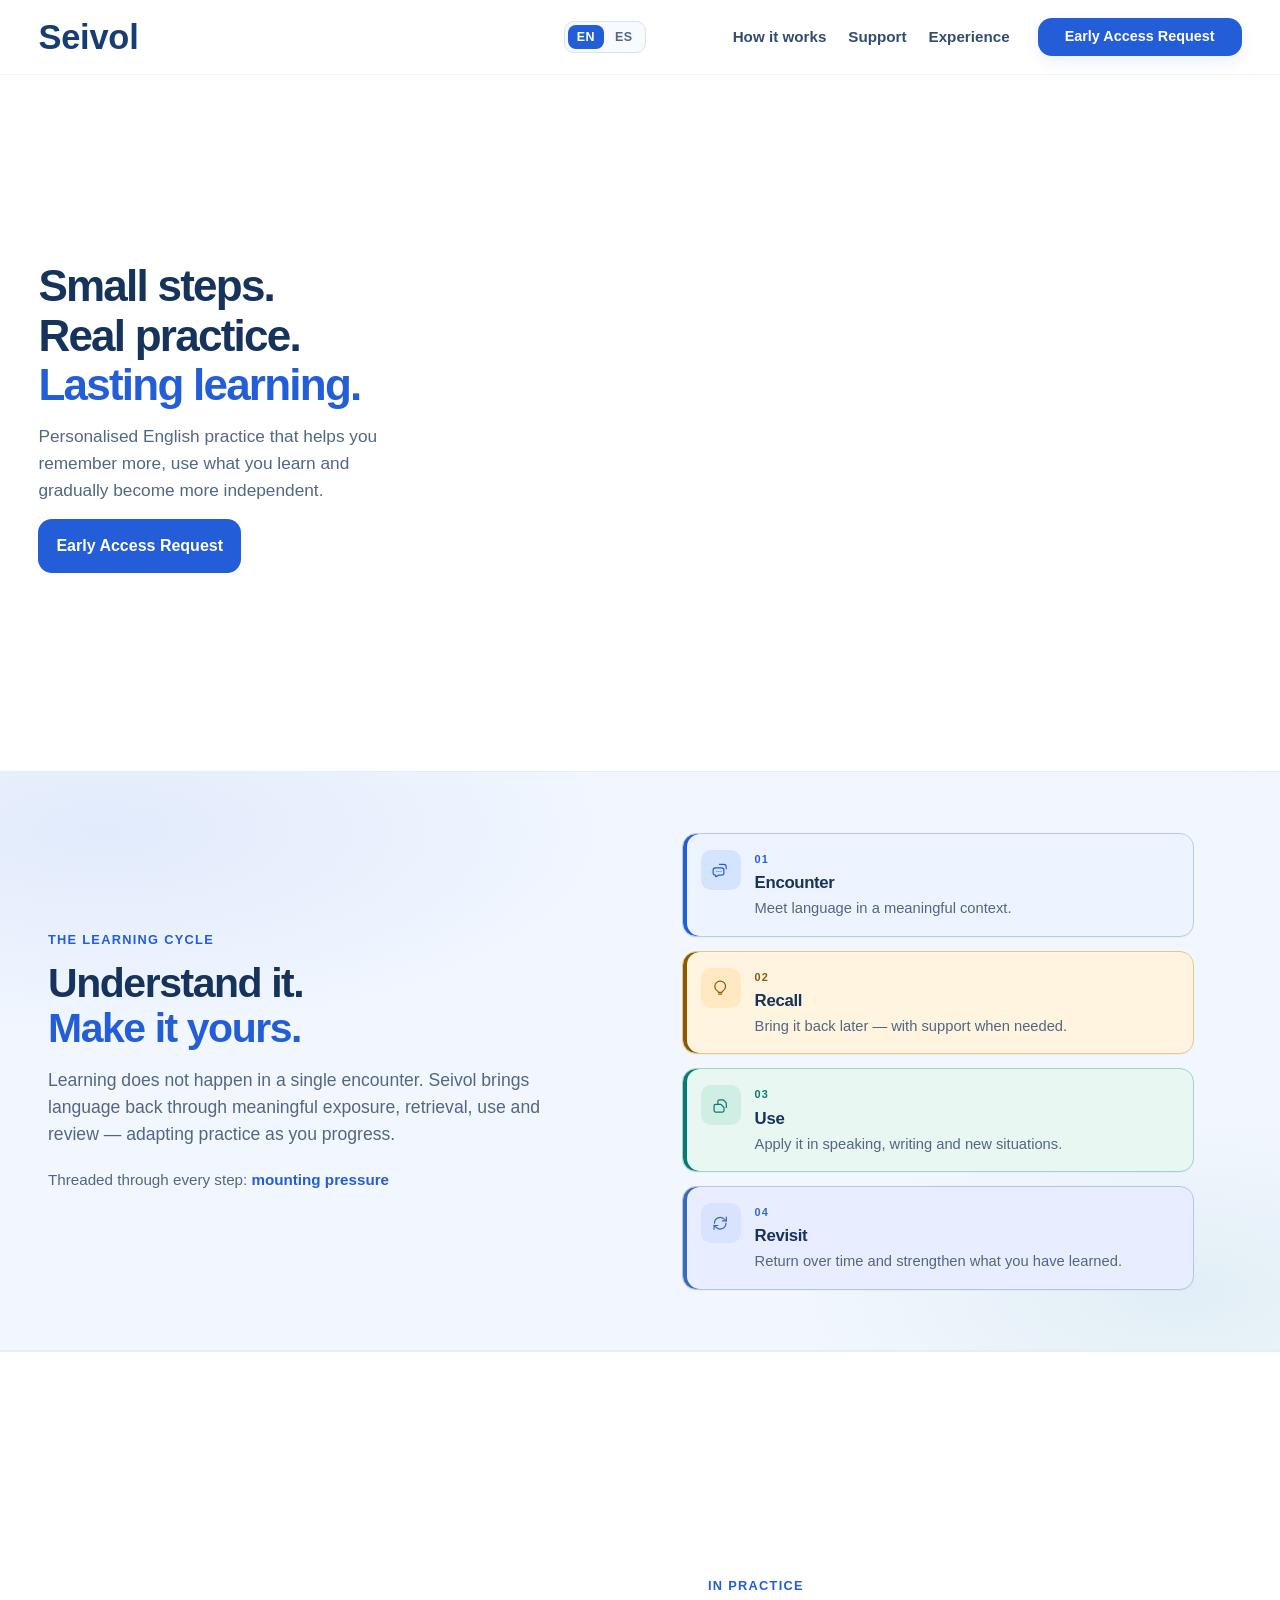
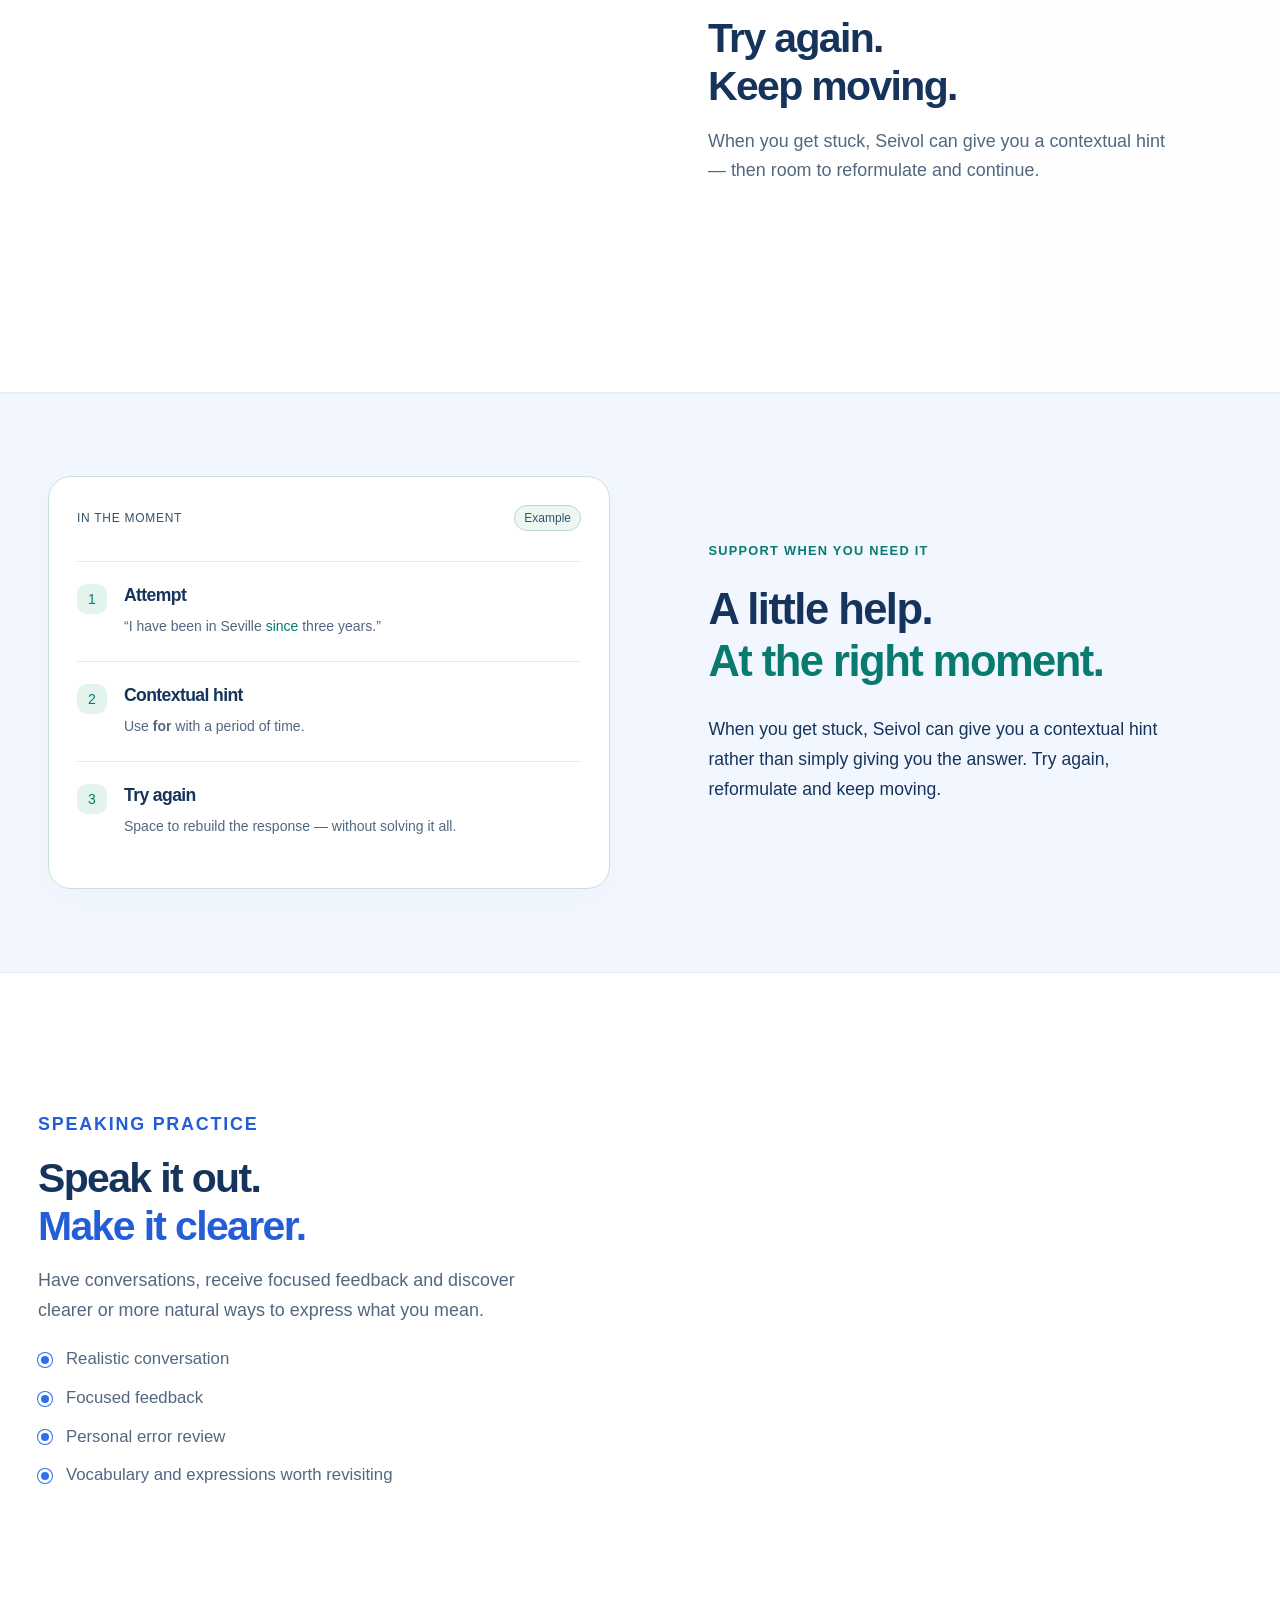
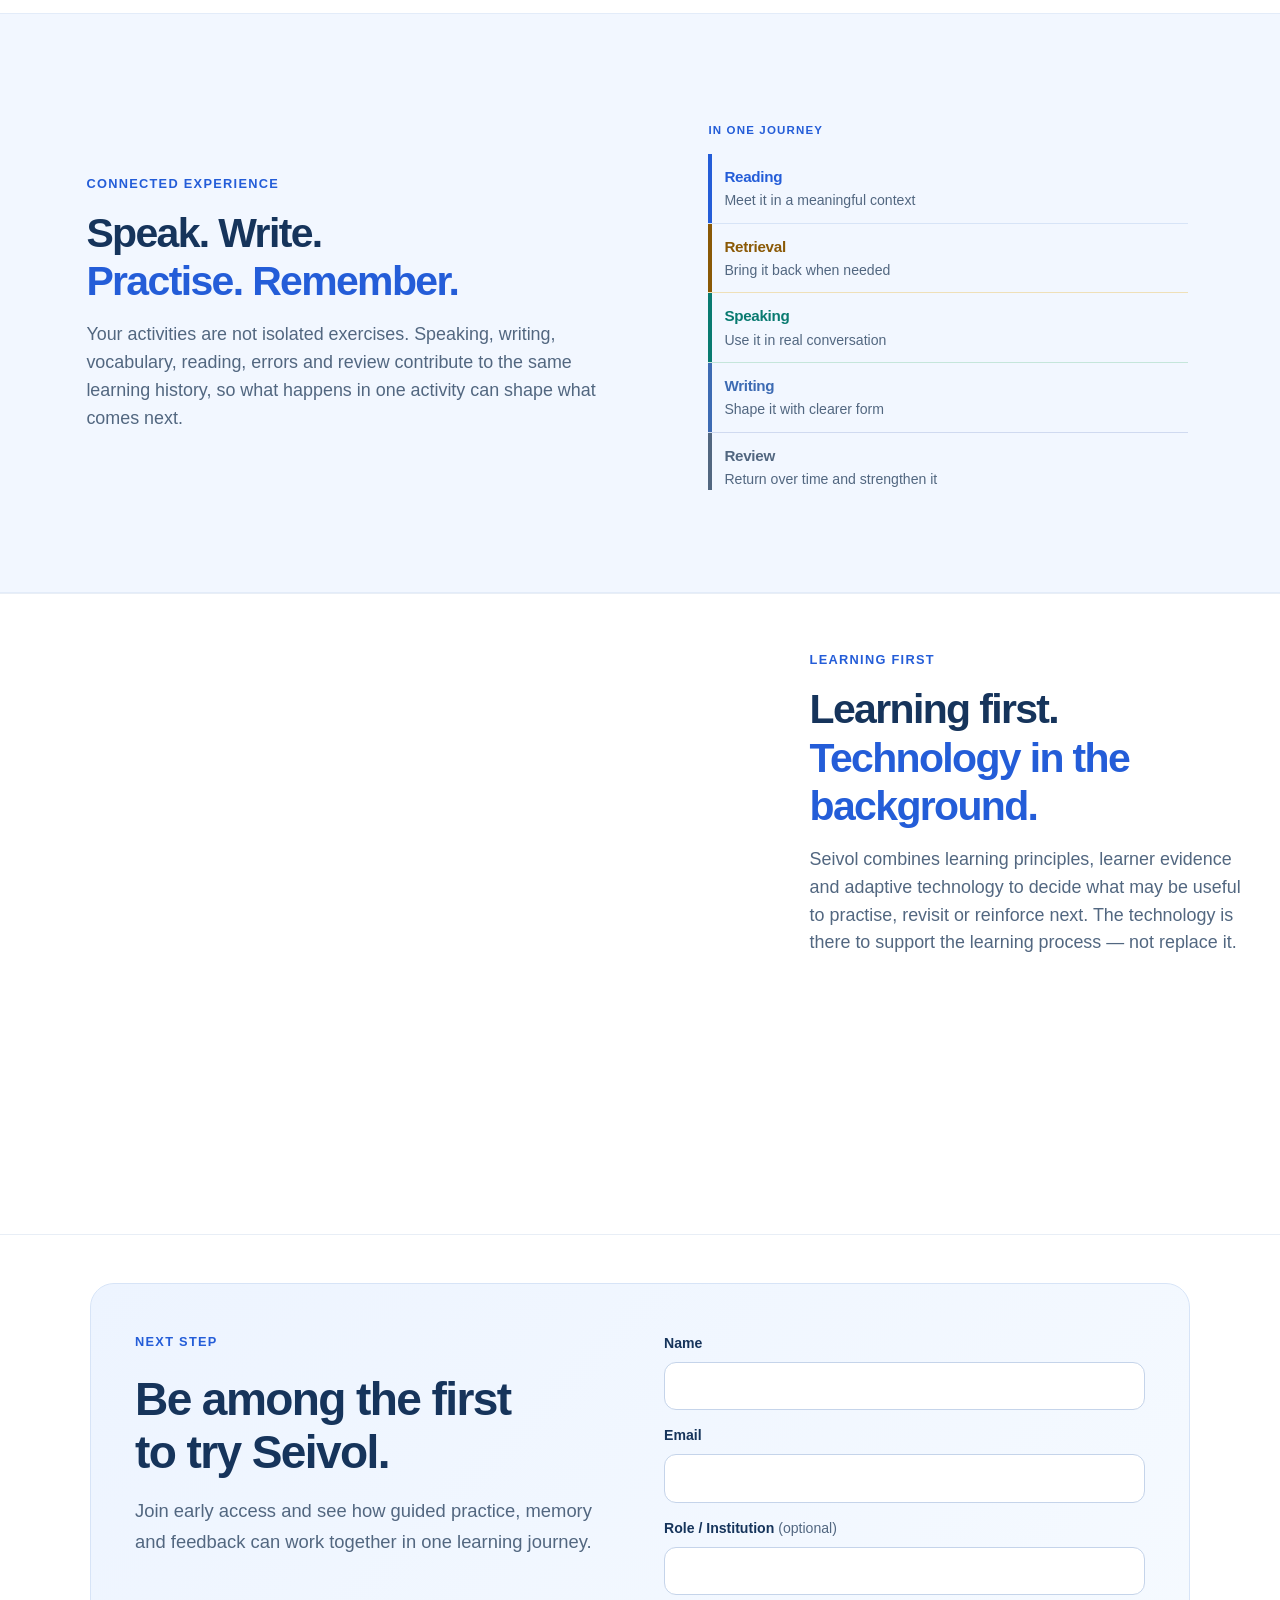
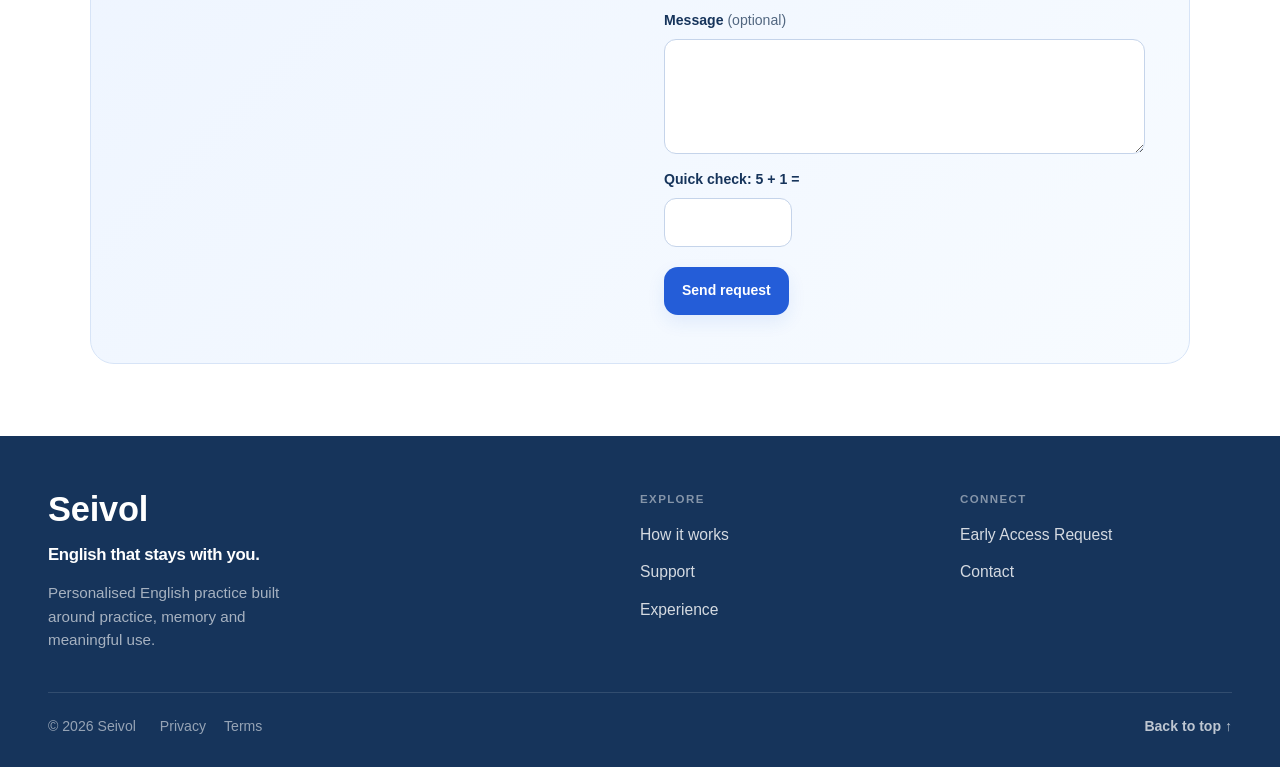
==== commit 6df8e446: "Update SEO and social meta descriptions. Use the new EN descriptor across description, Open Graph an" ====
--- a/es/index.html
+++ b/es/index.html
@@ -3,7 +3,7 @@
 <head>
 <meta charset="UTF-8">
 <meta name="viewport" content="width=device-width, initial-scale=1">
-<meta name="description" content="Seivol: práctica de inglés personalizada que te ayuda a recordar más, usar lo que aprendes y ganar independencia poco a poco.">
+<meta name="description" content="Práctica de inglés personalizada con feedback guiado, memoria y aprendizaje adaptativo, pensada para que lo que aprendes hoy se quede contigo mañana.">
 <meta name="theme-color" content="#245dd8">
 <title>Seivol — Inglés que se queda contigo.</title>
 <link rel="icon" href="../assets/images/logo.svg" type="image/svg+xml">
@@ -37,7 +37,7 @@
 </script>
 <script src="../assets/script.js?v=5" defer></script>
 <meta property="og:title" content="Seivol — Inglés que se queda contigo.">
-<meta property="og:description" content="Práctica de inglés personalizada que te ayuda a recordar más, usar lo que aprendes y ganar independencia poco a poco.">
+<meta property="og:description" content="Práctica de inglés personalizada con feedback guiado, memoria y aprendizaje adaptativo, pensada para que lo que aprendes hoy se quede contigo mañana.">
 <meta property="og:type" content="website">
 <meta property="og:url" content="https://jmpmonge.github.io/seivol-web/es/">
 <meta property="og:image" content="https://jmpmonge.github.io/seivol-web/assets/images/og-hero.jpg">
@@ -49,7 +49,7 @@
 <meta property="og:locale:alternate" content="en_GB">
 <meta name="twitter:card" content="summary_large_image">
 <meta name="twitter:title" content="Seivol — Inglés que se queda contigo.">
-<meta name="twitter:description" content="Práctica de inglés personalizada que te ayuda a recordar más, usar lo que aprendes y ganar independencia poco a poco.">
+<meta name="twitter:description" content="Práctica de inglés personalizada con feedback guiado, memoria y aprendizaje adaptativo, pensada para que lo que aprendes hoy se quede contigo mañana.">
 <meta name="twitter:image" content="https://jmpmonge.github.io/seivol-web/assets/images/og-hero.jpg">
 <meta name="twitter:image:alt" content="App Seivol en un móvil con tarjetas de práctica e insights de progreso">
 </head>
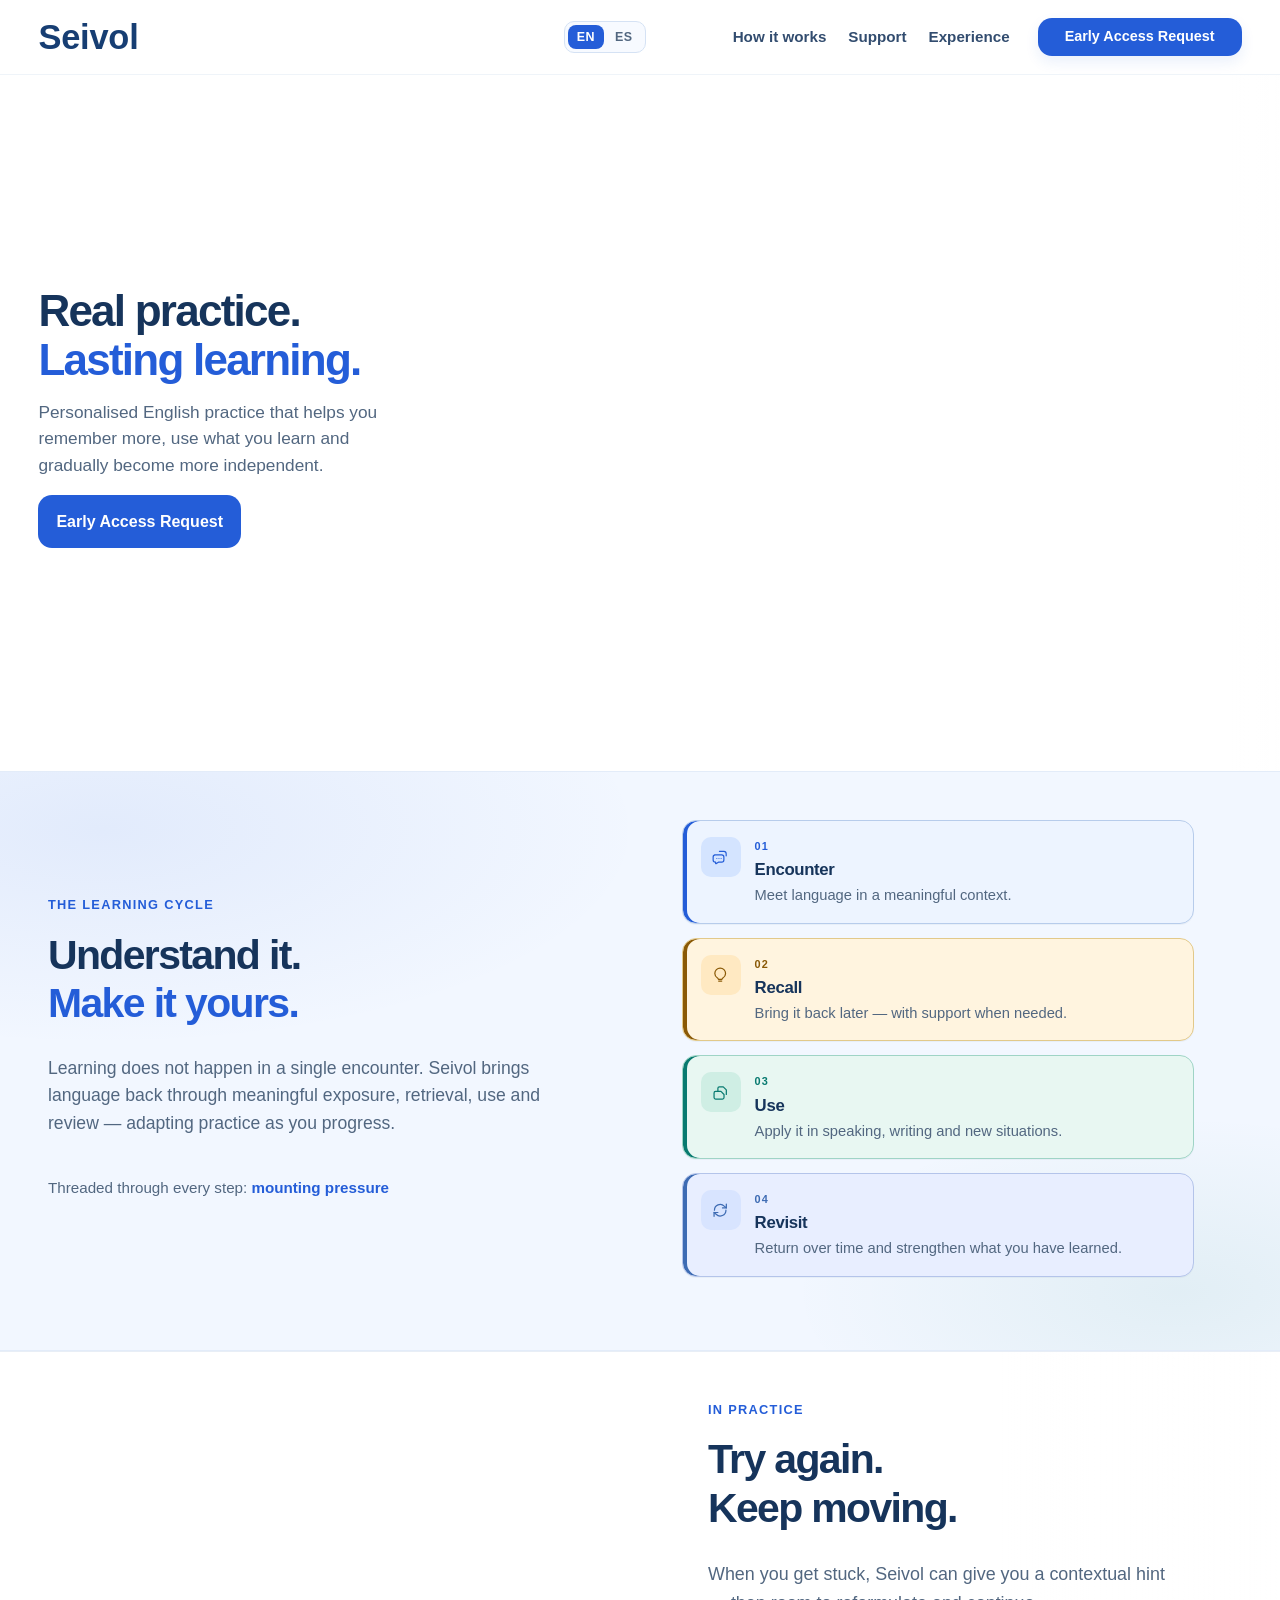
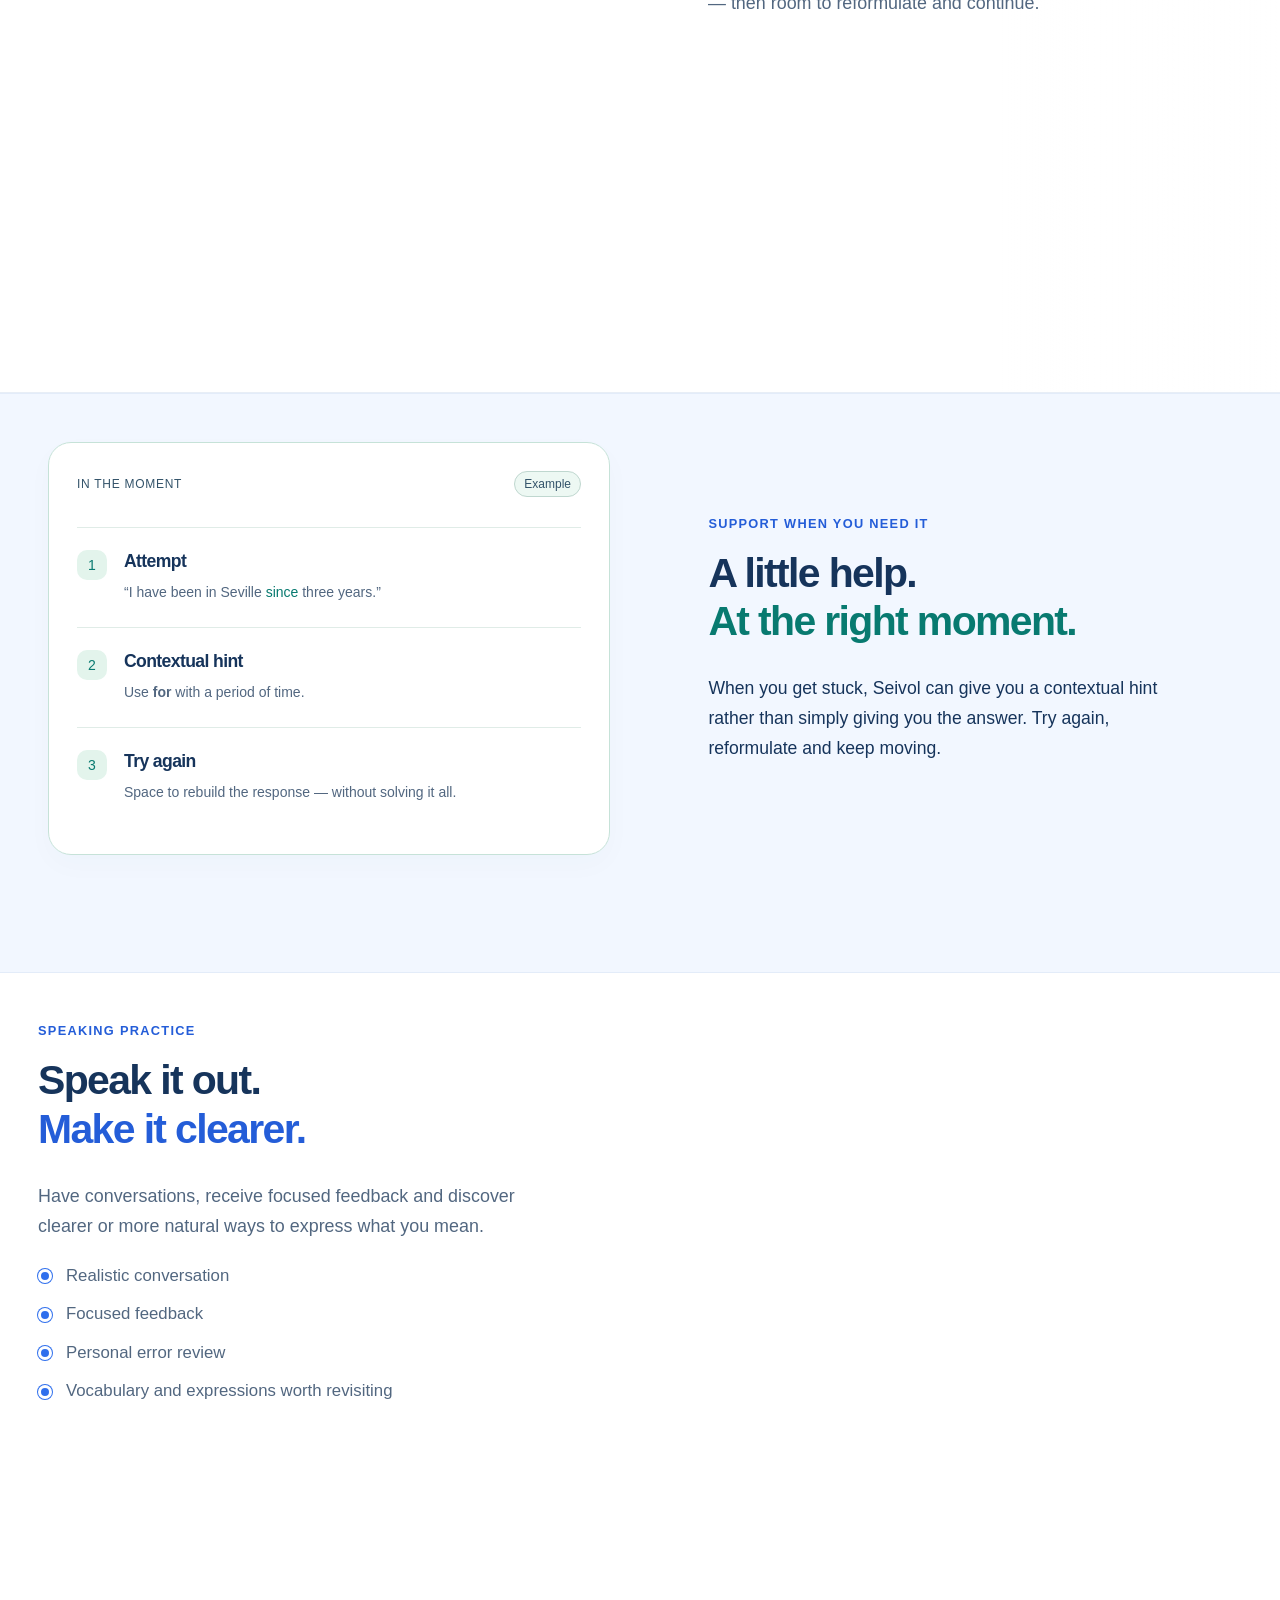
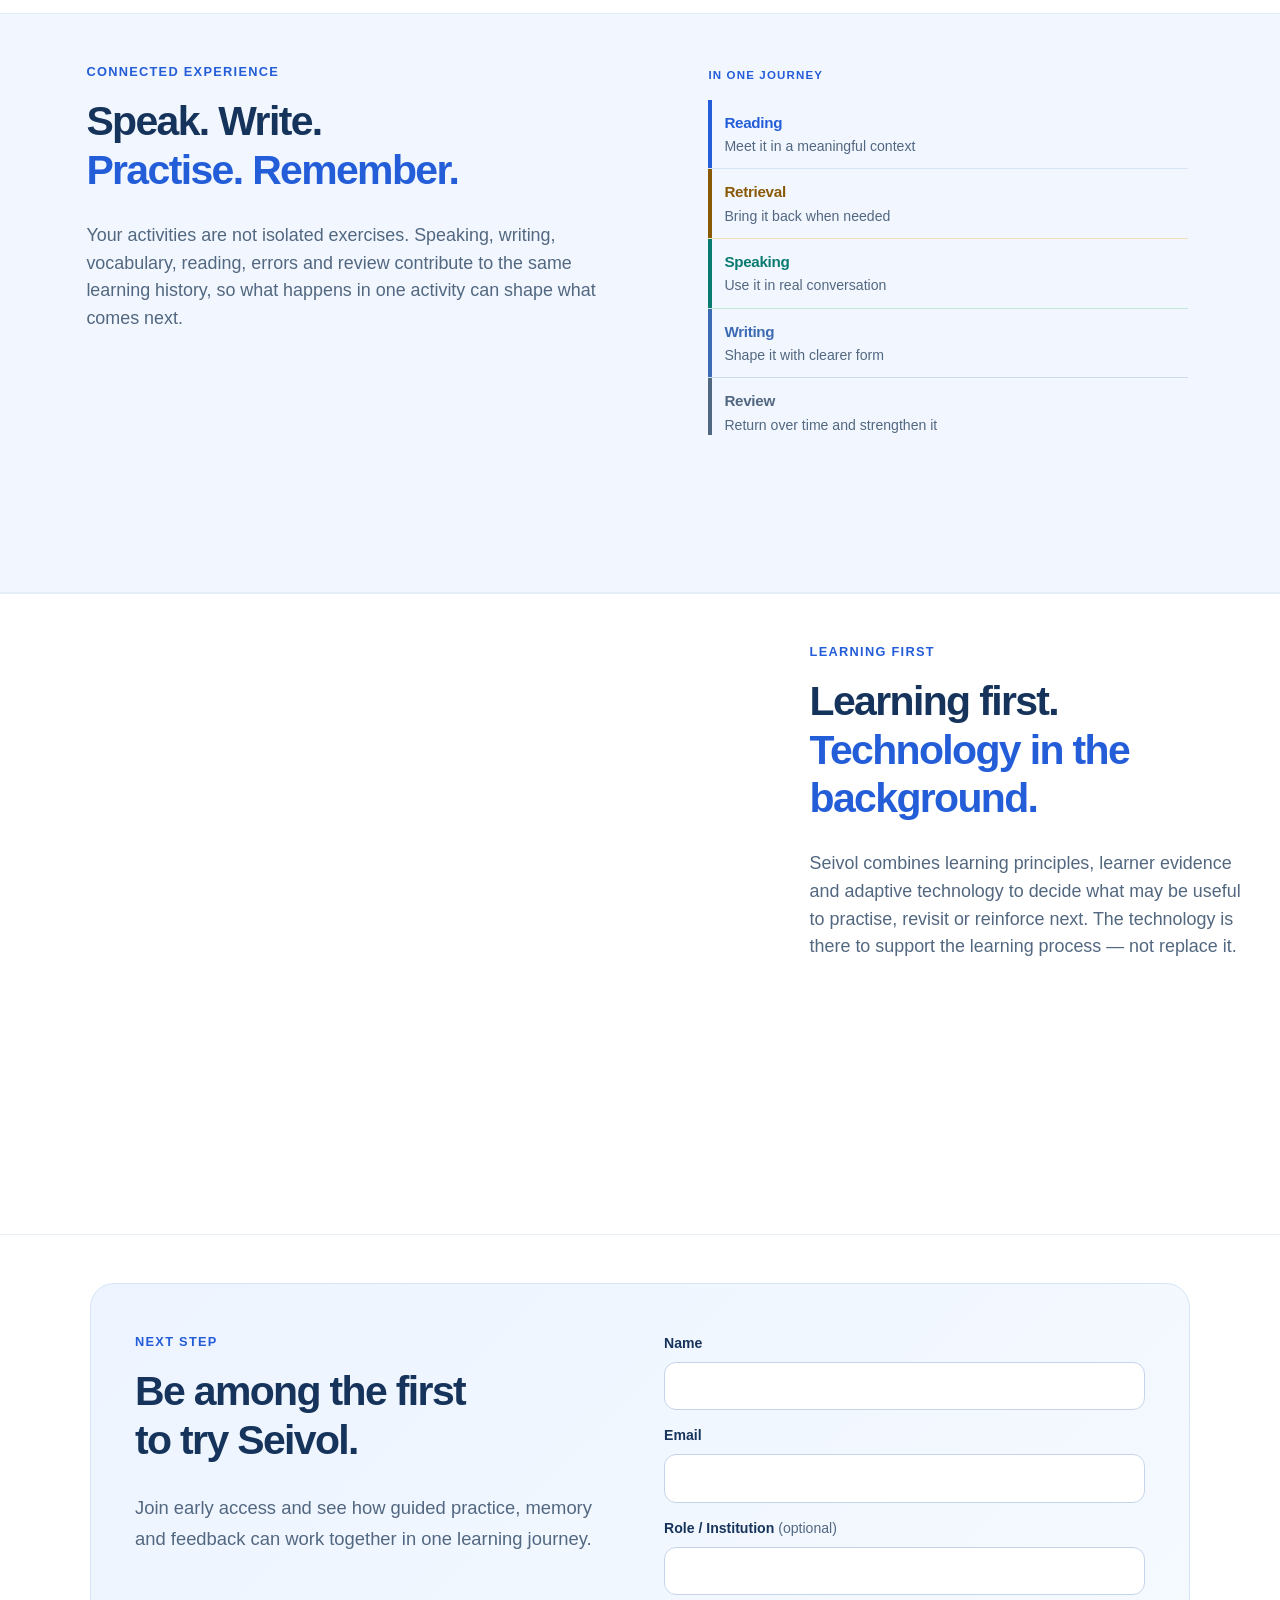
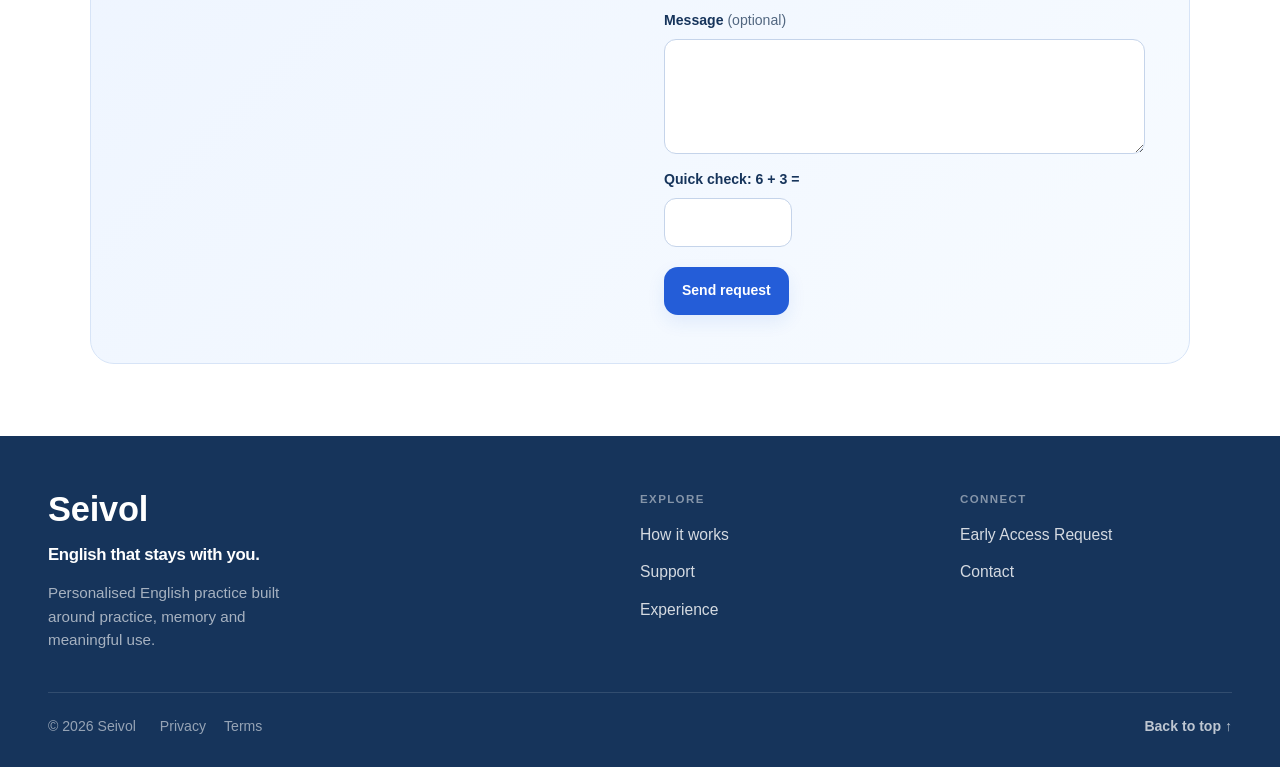
==== commit a10febcb: "Unify section spacing and lock mobile horizontal scroll. Match eyebrow, title, and lead spacing acro" ====
--- a/es/index.html
+++ b/es/index.html
@@ -14,7 +14,7 @@
 <link rel="alternate" hreflang="es" href="./index.html">
 <link rel="alternate" hreflang="x-default" href="../index.html">
 <link rel="stylesheet" href="../assets/styles.css">
-<link rel="stylesheet" href="../assets/education.css?v=191">
+<link rel="stylesheet" href="../assets/education.css?v=201">
 <script>
 (function () {
   var KEY = 'seivol-lang';
@@ -79,7 +79,7 @@
   <section class="hero hero-bleed" aria-labelledby="hero-title">
     <div class="container hero-split">
       <div class="hero-copy">
-        <h1 id="hero-title">Pasos pequeños.<br>Práctica real.<br><em>Aprendizaje que dura.</em></h1>
+        <h1 id="hero-title">Práctica real.<br><em>Aprendizaje que dura.</em></h1>
         <p class="lead">Práctica de inglés personalizada que te ayuda a recordar más, usar lo que aprendes y ganar independencia poco a poco.</p>
         <div class="hero-actions">
           <a class="button button-primary" href="#contact">Solicitar acceso</a>
@@ -102,7 +102,7 @@
         <header class="cycle-intro-copy">
           <p class="eyebrow">EL CICLO DE APRENDIZAJE</p>
           <h2>Entiéndelo.<br><em>Hazlo tuyo.</em></h2>
-          <p class="cycle-lead">El aprendizaje no ocurre en un solo encuentro. Seivol recupera la lengua mediante exposición significativa, recuperación, uso y repaso — adaptando la práctica a medida que avanzas.</p>
+          <p class="cycle-lead section-lead">El aprendizaje no ocurre en un solo encuentro. Seivol recupera la lengua mediante exposición significativa, recuperación, uso y repaso — adaptando la práctica a medida que avanzas.</p>
           <p class="cycle-example">Presente en cada paso: <em>mounting pressure</em></p>
         </header>
 
@@ -184,7 +184,7 @@
         <div class="app-copy">
           <p class="eyebrow">EN LA PRÁCTICA</p>
           <h2 id="practice-look-title">Inténtalo de nuevo.<br>Sigue adelante.</h2>
-          <p>Cuando te atasques, Seivol puede darte una pista contextual — y espacio para reformular y continuar.</p>
+          <p class="section-lead">Cuando te atasques, Seivol puede darte una pista contextual — y espacio para reformular y continuar.</p>
         </div>
       </div>
     </div>
@@ -205,7 +205,7 @@
       <div class="support-copy">
         <p class="eyebrow">APOYO CUANDO LO NECESITAS</p>
         <h2>Un poco de ayuda.<br><em>En el momento justo.</em></h2>
-        <p class="feature-lead">Cuando te atasques, Seivol puede darte una pista contextual en lugar de la respuesta completa. Inténtalo de nuevo, reformula y sigue adelante.</p>
+        <p class="feature-lead section-lead">Cuando te atasques, Seivol puede darte una pista contextual en lugar de la respuesta completa. Inténtalo de nuevo, reformula y sigue adelante.</p>
       </div>
     </div>
   </section>
@@ -215,7 +215,7 @@
       <div class="speaking-copy">
         <p class="eyebrow">PRÁCTICA DE SPEAKING</p>
         <h2>Dilo en voz alta.<br><em>Hazlo más claro.</em></h2>
-        <p>Mantén conversaciones, recibe feedback concreto y descubre formas más claras o naturales de expresar lo que quieres decir.</p>
+        <p class="section-lead">Mantén conversaciones, recibe feedback concreto y descubre formas más claras o naturales de expresar lo que quieres decir.</p>
         <ul class="benefit-list">
           <li>Conversación realista</li>
           <li>Feedback concreto</li>
@@ -240,7 +240,7 @@
       <div class="experience-intro-copy">
         <p class="eyebrow">EXPERIENCIA CONECTADA</p>
         <h2>Habla. Escribe.<br><em>Practica. Recuerda.</em></h2>
-        <p class="experience-intro-lead">Tus actividades no son ejercicios aislados. Speaking, writing, vocabulario, lectura, errores y repaso alimentan la misma historia de aprendizaje, de modo que lo que ocurre en una actividad puede influir en lo que viene después.</p>
+        <p class="experience-intro-lead section-lead">Tus actividades no son ejercicios aislados. Speaking, writing, vocabulario, lectura, errores y repaso alimentan la misma historia de aprendizaje, de modo que lo que ocurre en una actividad puede influir en lo que viene después.</p>
       </div>
       <aside class="experience-label" aria-label="Partes del recorrido conectado">
         <div class="experience-label-head">
@@ -277,7 +277,7 @@
       <div class="foundation-copy">
         <p class="eyebrow">PRIMERO EL APRENDIZAJE</p>
         <h2 id="foundation-title">Primero el aprendizaje.<br><em>La tecnología en segundo plano.</em></h2>
-        <p class="foundation-lead">Seivol combina principios de aprendizaje, evidencia del aprendiz y tecnología adaptativa para decidir qué puede ser útil practicar, revisar o reforzar a continuación. La tecnología apoya el proceso — no lo sustituye.</p>
+        <p class="foundation-lead section-lead">Seivol combina principios de aprendizaje, evidencia del aprendiz y tecnología adaptativa para decidir qué puede ser útil practicar, revisar o reforzar a continuación. La tecnología apoya el proceso — no lo sustituye.</p>
       </div>
       <figure class="foundation-visual">
         <picture>
@@ -296,7 +296,7 @@
         <div class="contact-copy">
           <p class="eyebrow">SIGUIENTE PASO</p>
           <h2>Sé de los primeros en probar Seivol.</h2>
-          <p class="contact-lead">Únete al acceso anticipado y comprueba cómo la práctica guiada, la memoria y el feedback pueden trabajar juntos en un mismo recorrido de aprendizaje.</p>
+          <p class="contact-lead section-lead">Únete al acceso anticipado y comprueba cómo la práctica guiada, la memoria y el feedback pueden trabajar juntos en un mismo recorrido de aprendizaje.</p>
         </div>
         <form class="contact-form" id="early-access-form" action="mailto:jmpmonge@gmail.com" method="post" enctype="text/plain" novalidate>
           <div class="contact-field">
--- a/assets/education.css
+++ b/assets/education.css
@@ -22,7 +22,7 @@
   /* Tope de bandas a sangre: evita extremos en pantallas enormes */
   --bleed-max-width:1600px;
 }
-body{background:#fff;font-family:var(--sans);line-height:1.7}h1,h2,h3,h4{font-family:var(--sans);font-weight:650;letter-spacing:-.035em}h1{font-size:clamp(3.2rem,5.7vw,5.2rem);line-height:1.08;letter-spacing:-.055em}h2{font-size:clamp(2.1rem,3.4vw,2.85rem);line-height:1.2;font-weight:550}h3{line-height:1.3}em{font-style:normal;font-weight:inherit;color:var(--accent)}.container{width:min(1200px,calc(100% - 96px))}.header{background:#fffffff5;border-bottom-color:#e6edf7}.nav{min-height:86px}.brand{color:var(--ink);font-weight:750;letter-spacing:-.065em}.brand-dot{color:var(--teal)}.nav-link{border:1px solid #ccd9ef;border-radius:12px;padding:10px 17px}.nav-link:hover{background:var(--soft)}.hero{position:relative;gap:55px;padding-block:65px;align-items:center}.eyebrow{font-size:.8rem;color:var(--accent);letter-spacing:.1em;margin-bottom:22px}.hero .eyebrow{display:inline-flex;align-items:center;gap:8px;background:#edf4ff;border-radius:999px;padding:7px 14px}.eyebrow-line{width:9px;height:9px;border-radius:3px;background:var(--accent);margin:0 3px 0 0}.lead{font-size:1.16rem;max-width:470px;margin-top:25px}.button{background:var(--accent);border-radius:14px;padding:15px 22px;gap:30px;font-weight:600;box-shadow:0 7px 18px #245dd818}.button:hover{background:#1649b7}.hero-note{font-size:.85rem}.hero-visual{background:#edf4ff;border-radius:32px;padding:23px;border:1px solid #dbe8fc;box-shadow:0 15px 40px #16345b08}.hero-frame{aspect-ratio:auto;min-height:420px;border:1px solid #d4e2f5;border-radius:22px;background:white;padding:24px;color:var(--ink);box-shadow:0 8px 22px #16345b08}.media-top{color:var(--muted);font-size:.75rem;letter-spacing:.07em}.media-top span:last-child{color:var(--teal)}.media-centre{border:0;padding:28px 0 20px;margin:0;text-align:left}.media-icon{border-radius:16px;background:#e9f3ff;border:0;color:var(--accent);width:48px;height:48px;margin:0 0 20px;font-size:25px}.media-centre p{font-family:var(--sans);font-size:2.25rem;font-weight:650;line-height:1.2;color:var(--ink);letter-spacing:-.04em}.placeholder-label{color:var(--muted);font-size:.75rem;margin-top:18px}.media-bottom{color:var(--muted);border-color:var(--line);font-size:.8rem}.hero-visual>figcaption{font-size:.75rem;margin:13px 3px 0}.hero-learning-path{display:flex;flex-wrap:wrap;align-items:center;gap:8px;margin:20px 0 24px;font-size:.8rem;font-weight:600}.hero-learning-path span{padding:7px 11px;border-radius:9px;background:#eaf1ff;color:#2553a0}.hero-learning-path span:nth-of-type(2){background:var(--amber-soft);color:var(--amber)}.hero-learning-path span:nth-of-type(3){background:var(--teal-soft);color:var(--teal)}.hero-learning-path b{font-weight:400;color:#647c99}.principle-strip{background:#f7faff;border-block:1px solid #e2ebf8}.principle-strip .container{padding-block:22px;font-weight:550}.principle-strip span:before{content:'✓';color:var(--teal);background:#e1f3ec;border-radius:50%;width:24px;height:24px;text-align:center;font-size:14px;line-height:24px}.section{padding-block:82px}.section-heading{margin-bottom:30px}.approach-grid{gap:70px}.intro{font-size:1.3rem;color:var(--ink)}.principles{gap:22px;margin-top:40px}.principles article{border:1px solid #dce7f6;border-radius:20px;padding:26px;background:#f7faff}.principles article:nth-child(2){background:#fffaf0;border-color:#f1e5c9}.principles article:nth-child(3){background:#f1faf7;border-color:#d6ece4}.index,.step{display:inline-grid;place-items:center;border-radius:11px;width:37px;height:37px;background:#e3edff;color:var(--accent);font-weight:650;font-size:.8rem}.principles article:nth-child(2) .index{background:#ffedbd;color:var(--amber)}.principles article:nth-child(3) .index{background:#d8f1e7;color:var(--teal)}.principles h3{font-size:1.2rem;margin-block:20px 12px}.learning-section{background:#f2f7ff;border-block:1px solid #e3ecf9}.split-heading{margin-bottom:38px}.cycle{gap:16px;border:0}.cycle li{margin:0;padding:25px 21px;background:white;border:1px solid #dbe6f6;border-radius:18px}.cycle li:not(:last-child):after{right:-15px;top:40px;z-index:1;background:#f2f7ff;border-radius:50%;width:27px;text-align:center;font-size:20px}.cycle li:nth-child(2) .step{background:#fff0c9;color:var(--amber)}.cycle li:nth-child(3) .step{background:#daf3eb;color:var(--teal)}.cycle li:nth-child(4) .step{background:#e3edff;color:var(--accent)}.cycle h3{font-size:1.25rem;margin-top:18px}.cycle-feedback{margin-top:20px;padding:15px 20px;border:1px solid #d9e5f6;border-radius:13px;background:#e9f1ff}.app-showcase{gap:60px;margin-top:55px}.app-copy h3{font-family:var(--sans);font-size:1.8rem;line-height:1.3}.screen-placeholder{border:1px solid #c9d9ed;border-radius:20px;overflow:hidden;box-shadow:0 12px 30px #16345b08}.screen-bar{background:#fff;color:var(--muted)}.screen-content{background:#eaf2ff}.screen-content h4{font-family:var(--sans);font-size:1.5rem}.screen-content>span:last-child{margin-top:3px}.crop-icon{color:#426a9e}.screen-placeholder figcaption{background:#fff}.feature-grid{gap:65px}.feature-lead{font-size:1.17rem;font-weight:500}.memory-panel{background:#f3faf7;border:1px solid #cde6db;border-radius:24px;padding:30px}.panel-heading{letter-spacing:.06em;color:#33536a}.tiny-tag{background:#ffffffa8;border-color:#c3d9d4}.memory-panel>h3{font-family:var(--sans);font-size:1.7rem;margin-top:25px}.review-track{font-size:.8rem}.review-track span:before{border-color:var(--teal);background:#c5ebde;width:9px;height:9px}.review-track i{background:#85b9aa}.outcome-symbol{color:var(--teal)}.review-outcomes h4{font-size:1rem}.compact-placeholder{border:1px dashed #8bacbb;border-radius:14px;background:#ffffff80;padding:20px}.compact-placeholder>span{color:var(--teal)}.support-section{background:#eaf6f3;color:var(--ink);padding-block:82px;border-block:1px solid #d4e9e2}.support-section .eyebrow{color:var(--teal)}.support-section em{color:var(--teal)}.support-section p{color:var(--muted)}.support-section .feature-lead{color:var(--ink)}.support-rule{border-color:#bcded3;padding-top:23px}.support-rule>span{color:var(--teal)}.support-rule strong{color:var(--ink);font-weight:600}.support-example{border:1px solid #c6e2d8;background:white;border-radius:23px;padding:28px;box-shadow:0 10px 28px #0d665b06}.support-example .tiny-tag{border-color:#bfd7cf;background:#edf8f3}.support-example li{border-color:#e0ece7;gap:17px}.support-example li>span{color:var(--teal);background:#e3f4ec;border-radius:10px;min-width:30px;height:30px;text-align:center;line-height:30px}.support-example h3{font-size:1.1rem}.support-right .compact-placeholder{border-color:#8db7a9;background:#ffffff70}.support-right .compact-placeholder>span{color:var(--teal)}.activity-grid{gap:22px}.activity-grid article{border:1px solid #dbe7f7;border-radius:22px;background:#f1f6ff;padding:29px}.activity-grid article:nth-child(2){background:#fff8e8;border-color:#f0e2bf}.activity-grid article:nth-child(3){background:#eef9f5;border-color:#d5e9df}.activity-label{color:#365981;font-weight:600}.activity-grid article:nth-child(2) .activity-label{color:var(--amber)}.activity-grid article:nth-child(3) .activity-label{color:var(--teal)}.activity-grid h3{font-family:var(--sans);font-size:1.55rem;line-height:1.3}.activity-placeholder{border:1px dashed #a6bbd5;border-radius:22px;background:#f8fbff;min-height:210px}.activity-placeholder figcaption{font-family:var(--sans);font-size:1.45rem;font-weight:550}.foundation-section{background:#f3f6fc;border-color:#e0e8f4;padding-block:64px}.foundation-grid{gap:65px}.foundation-grid h2{font-size:2.5rem}.technology-labels span{border-radius:9px;background:white;border-color:#d2dff0}.footer{min-height:120px}.menu-toggle{border-radius:10px}.media-slot.is-loaded{overflow:hidden}.hero-visual.is-loaded{background:#edf4ff;border-radius:26px}
+body{background:#fff;font-family:var(--sans);line-height:1.7}h1,h2,h3,h4{font-family:var(--sans);font-weight:650;letter-spacing:-.035em}h1{font-size:clamp(3.2rem,5.7vw,5.2rem);line-height:1.08;letter-spacing:-.055em}h2{font-size:clamp(2.1rem,3.4vw,2.85rem);line-height:1.2;font-weight:550}h3{line-height:1.3}em{font-style:normal;font-weight:inherit;color:var(--accent)}.container{width:min(1200px,calc(100% - 96px))}.header{background:#fffffff5;border-bottom-color:#e6edf7}.nav{min-height:86px}.brand{color:var(--ink);font-weight:750;letter-spacing:-.065em}.brand-dot{color:var(--teal)}.nav-link{border:1px solid #ccd9ef;border-radius:12px;padding:10px 17px}.nav-link:hover{background:var(--soft)}.hero{position:relative;gap:55px;padding-block:65px;align-items:center}.eyebrow{font-size:.8rem;font-weight:600;line-height:1.5;letter-spacing:.1em;color:var(--accent);margin:0 0 16px}.hero .eyebrow{display:inline-flex;align-items:center;gap:8px;background:#edf4ff;border-radius:999px;padding:7px 14px}.eyebrow-line{width:9px;height:9px;border-radius:3px;background:var(--accent);margin:0 3px 0 0}.lead{font-size:1.16rem;max-width:470px;margin-top:25px}.button{background:var(--accent);border-radius:14px;padding:15px 22px;gap:30px;font-weight:600;box-shadow:0 7px 18px #245dd818}.button:hover{background:#1649b7}.hero-note{font-size:.85rem}.hero-visual{background:#edf4ff;border-radius:32px;padding:23px;border:1px solid #dbe8fc;box-shadow:0 15px 40px #16345b08}.hero-frame{aspect-ratio:auto;min-height:420px;border:1px solid #d4e2f5;border-radius:22px;background:white;padding:24px;color:var(--ink);box-shadow:0 8px 22px #16345b08}.media-top{color:var(--muted);font-size:.75rem;letter-spacing:.07em}.media-top span:last-child{color:var(--teal)}.media-centre{border:0;padding:28px 0 20px;margin:0;text-align:left}.media-icon{border-radius:16px;background:#e9f3ff;border:0;color:var(--accent);width:48px;height:48px;margin:0 0 20px;font-size:25px}.media-centre p{font-family:var(--sans);font-size:2.25rem;font-weight:650;line-height:1.2;color:var(--ink);letter-spacing:-.04em}.placeholder-label{color:var(--muted);font-size:.75rem;margin-top:18px}.media-bottom{color:var(--muted);border-color:var(--line);font-size:.8rem}.hero-visual>figcaption{font-size:.75rem;margin:13px 3px 0}.hero-learning-path{display:flex;flex-wrap:wrap;align-items:center;gap:8px;margin:20px 0 24px;font-size:.8rem;font-weight:600}.hero-learning-path span{padding:7px 11px;border-radius:9px;background:#eaf1ff;color:#2553a0}.hero-learning-path span:nth-of-type(2){background:var(--amber-soft);color:var(--amber)}.hero-learning-path span:nth-of-type(3){background:var(--teal-soft);color:var(--teal)}.hero-learning-path b{font-weight:400;color:#647c99}.principle-strip{background:#f7faff;border-block:1px solid #e2ebf8}.principle-strip .container{padding-block:22px;font-weight:550}.principle-strip span:before{content:'✓';color:var(--teal);background:#e1f3ec;border-radius:50%;width:24px;height:24px;text-align:center;font-size:14px;line-height:24px}.section{padding-block:82px}.section-heading{margin-bottom:30px}.approach-grid{gap:70px}.intro{font-size:1.3rem;color:var(--ink)}.principles{gap:22px;margin-top:40px}.principles article{border:1px solid #dce7f6;border-radius:20px;padding:26px;background:#f7faff}.principles article:nth-child(2){background:#fffaf0;border-color:#f1e5c9}.principles article:nth-child(3){background:#f1faf7;border-color:#d6ece4}.index,.step{display:inline-grid;place-items:center;border-radius:11px;width:37px;height:37px;background:#e3edff;color:var(--accent);font-weight:650;font-size:.8rem}.principles article:nth-child(2) .index{background:#ffedbd;color:var(--amber)}.principles article:nth-child(3) .index{background:#d8f1e7;color:var(--teal)}.principles h3{font-size:1.2rem;margin-block:20px 12px}.learning-section{background:#f2f7ff;border-block:1px solid #e3ecf9}.split-heading{margin-bottom:38px}.cycle{gap:16px;border:0}.cycle li{margin:0;padding:25px 21px;background:white;border:1px solid #dbe6f6;border-radius:18px}.cycle li:not(:last-child):after{right:-15px;top:40px;z-index:1;background:#f2f7ff;border-radius:50%;width:27px;text-align:center;font-size:20px}.cycle li:nth-child(2) .step{background:#fff0c9;color:var(--amber)}.cycle li:nth-child(3) .step{background:#daf3eb;color:var(--teal)}.cycle li:nth-child(4) .step{background:#e3edff;color:var(--accent)}.cycle h3{font-size:1.25rem;margin-top:18px}.cycle-feedback{margin-top:20px;padding:15px 20px;border:1px solid #d9e5f6;border-radius:13px;background:#e9f1ff}.app-showcase{gap:60px;margin-top:55px}.app-copy h3{font-family:var(--sans);font-size:1.8rem;line-height:1.3}.screen-placeholder{border:1px solid #c9d9ed;border-radius:20px;overflow:hidden;box-shadow:0 12px 30px #16345b08}.screen-bar{background:#fff;color:var(--muted)}.screen-content{background:#eaf2ff}.screen-content h4{font-family:var(--sans);font-size:1.5rem}.screen-content>span:last-child{margin-top:3px}.crop-icon{color:#426a9e}.screen-placeholder figcaption{background:#fff}.feature-grid{gap:65px}.feature-lead{font-size:1.17rem;font-weight:500}.memory-panel{background:#f3faf7;border:1px solid #cde6db;border-radius:24px;padding:30px}.panel-heading{letter-spacing:.06em;color:#33536a}.tiny-tag{background:#ffffffa8;border-color:#c3d9d4}.memory-panel>h3{font-family:var(--sans);font-size:1.7rem;margin-top:25px}.review-track{font-size:.8rem}.review-track span:before{border-color:var(--teal);background:#c5ebde;width:9px;height:9px}.review-track i{background:#85b9aa}.outcome-symbol{color:var(--teal)}.review-outcomes h4{font-size:1rem}.compact-placeholder{border:1px dashed #8bacbb;border-radius:14px;background:#ffffff80;padding:20px}.compact-placeholder>span{color:var(--teal)}.support-section{background:#eaf6f3;color:var(--ink);padding-block:82px;border-block:1px solid #d4e9e2}.support-section .eyebrow{color:var(--teal)}.support-section em{color:var(--teal)}.support-section p{color:var(--muted)}.support-section .feature-lead{color:var(--ink)}.support-rule{border-color:#bcded3;padding-top:23px}.support-rule>span{color:var(--teal)}.support-rule strong{color:var(--ink);font-weight:600}.support-example{border:1px solid #c6e2d8;background:white;border-radius:23px;padding:28px;box-shadow:0 10px 28px #0d665b06}.support-example .tiny-tag{border-color:#bfd7cf;background:#edf8f3}.support-example li{border-color:#e0ece7;gap:17px}.support-example li>span{color:var(--teal);background:#e3f4ec;border-radius:10px;min-width:30px;height:30px;text-align:center;line-height:30px}.support-example h3{font-size:1.1rem}.support-right .compact-placeholder{border-color:#8db7a9;background:#ffffff70}.support-right .compact-placeholder>span{color:var(--teal)}.activity-grid{gap:22px}.activity-grid article{border:1px solid #dbe7f7;border-radius:22px;background:#f1f6ff;padding:29px}.activity-grid article:nth-child(2){background:#fff8e8;border-color:#f0e2bf}.activity-grid article:nth-child(3){background:#eef9f5;border-color:#d5e9df}.activity-label{color:#365981;font-weight:600}.activity-grid article:nth-child(2) .activity-label{color:var(--amber)}.activity-grid article:nth-child(3) .activity-label{color:var(--teal)}.activity-grid h3{font-family:var(--sans);font-size:1.55rem;line-height:1.3}.activity-placeholder{border:1px dashed #a6bbd5;border-radius:22px;background:#f8fbff;min-height:210px}.activity-placeholder figcaption{font-family:var(--sans);font-size:1.45rem;font-weight:550}.foundation-section{background:#f3f6fc;border-color:#e0e8f4;padding-block:64px}.foundation-grid{gap:65px}.foundation-grid h2{font-size:2.5rem}.technology-labels span{border-radius:9px;background:white;border-color:#d2dff0}.footer{min-height:120px}.menu-toggle{border-radius:10px}.media-slot.is-loaded{overflow:hidden}.hero-visual.is-loaded{background:#edf4ff;border-radius:26px}
 @media(max-width:1100px){.hero{gap:32px}.hero-frame{padding:20px;min-height:390px}.hero-visual{padding:18px}.media-centre p{font-size:2rem}.feature-grid,.foundation-grid{gap:38px}.principles{gap:16px}.principles article{padding:22px}.hero h1{font-size:clamp(2.9rem,5.8vw,4.4rem)}}
 @media(max-width:800px){.container{width:calc(100% - 40px)}.nav{min-height:76px}.header nav .nav-link{border:0;padding:12px 0}.hero{grid-template-columns:1fr;gap:32px;padding-block:45px}.hero-copy{max-width:590px}.hero h1{font-size:clamp(2.8rem,7.5vw,4.4rem)}.hero h1 br:nth-child(2){display:none}.hero-visual{max-width:590px;width:100%;justify-self:center;padding:20px}.hero-frame{min-height:345px;aspect-ratio:auto;padding:24px}.media-top{flex-direction:row}.media-centre{padding:22px 0 15px}.media-centre p{font-size:2.1rem}.hero-note{max-width:none}.section{padding-block:65px}.principles{grid-template-columns:1fr;gap:16px}.principles article{padding:24px}.principles h3{margin-block:14px 9px}.cycle{grid-template-columns:1fr 1fr;gap:18px}.cycle li,.cycle li:nth-child(2),.cycle li:nth-child(4){margin:0;padding:24px;border:1px solid #dbe6f6}.cycle li:nth-child(2):after{display:none}.cycle li:nth-child(3):after{content:'→'}.cycle h3{font-size:1.25rem}.app-showcase{gap:30px}.feature-grid{grid-template-columns:1fr;gap:34px}.support-section{padding-block:65px}.review-outcomes{grid-template-columns:1fr 1fr}.review-outcomes>div{display:block}.activity-grid article{padding:22px}.activity-grid h3{font-size:1.3rem}.foundation-grid{gap:28px}.foundation-grid h2{font-size:2rem}}
 @media(max-width:600px){.hero{padding-block:34px}.hero h1{font-size:clamp(2.5rem,11vw,3.8rem)}.hero h1 br:nth-child(2){display:block}.hero .eyebrow{font-size:.75rem}.hero-visual{padding:14px;border-radius:24px}.hero-frame{padding:19px;min-height:365px;border-radius:17px}.media-top{font-size:.7rem;gap:12px}.media-centre p{font-size:2rem}.media-bottom{font-size:.75rem}.hero-learning-path{gap:6px;font-size:.75rem}.hero-learning-path span{padding:7px 9px}.lead{font-size:1.07rem}.principle-strip .container{gap:12px}.section{padding-block:52px}h2{font-size:2rem}.section-heading{margin-bottom:25px}.split-heading{margin-bottom:30px}.cycle{gap:14px}.cycle li,.cycle li:nth-child(2),.cycle li:nth-child(4){padding:21px 16px}.cycle li:not(:last-child):after{right:-15px;width:23px}.cycle-feedback{padding:13px 15px}.memory-panel{padding:23px;border-radius:20px}.review-track{font-size:.75rem}.app-showcase{margin-top:35px}.support-section{padding-block:52px}.support-example{padding:23px}.activity-grid article{padding:27px}.activity-grid h3{font-size:1.5rem}.activity-placeholder{padding:23px;gap:18px}.activity-placeholder figcaption{font-size:1.25rem}.foundation-section{padding-block:50px}.foundation-grid h2{font-size:2rem}.footer{padding-block:30px}.panel-heading{font-size:.7rem}}
@@ -358,7 +358,8 @@
   line-height:var(--band-title-leading)!important;
   letter-spacing:var(--band-title-tracking)!important;
 }
-.speaking-copy p{margin-top:14px;font-size:1.12rem;max-width:48ch}
+.speaking-copy>h2+p,
+.speaking-copy .section-lead{margin-top:0;padding-top:28px;margin-bottom:20px;font-size:1.12rem;max-width:48ch}
 
 .feature-shot{margin:0;border-radius:24px;overflow:hidden;background:#eef4ff;border:1px solid #dbe8fc}
 .feature-shot img{display:block;width:100%;height:auto}
@@ -367,8 +368,8 @@
 
 .contact-section{padding-block:40px 80px}
 .contact-panel{background:linear-gradient(135deg,#edf4ff,#f7fbff);border:1px solid #d7e4f7;border-radius:24px;padding:48px 44px;max-width:1100px}
-.contact-panel h2{font-size:clamp(2.2rem,3.6vw,3.1rem);line-height:1.15;max-width:16ch}
-.contact-lead{margin-top:16px;font-size:1.15rem;max-width:52ch;color:var(--muted)}
+.contact-panel h2{max-width:16ch;line-height:1.15}
+.contact-lead{margin-top:0;padding-top:28px;margin-bottom:20px;font-size:1.15rem;max-width:52ch;color:var(--muted)}
 .contact-panel .hero-actions{margin-top:28px}
 
 /* Legacy footer hooks kept inert — styles live under .site-footer */
@@ -433,7 +434,6 @@
   justify-self:start;
   align-self:center;
 }
-.app-showcase-blend .app-copy .eyebrow{font-size:.8rem;letter-spacing:.1em;margin-bottom:18px}
 .app-showcase-blend .app-copy h3,
 .practice-look-section .app-copy h2,
 .practice-look-section .app-copy h3,
@@ -443,7 +443,8 @@
   line-height:var(--band-title-leading)!important;
   letter-spacing:var(--band-title-tracking)!important;
 }
-.app-showcase-blend .app-copy p{margin-top:16px;font-size:1.12rem;line-height:1.65;max-width:48ch}
+.app-showcase-blend .app-copy>h2+p,
+.app-showcase-blend .app-copy .section-lead{margin-top:0;padding-top:28px;font-size:1.12rem;line-height:1.65;max-width:48ch}
 
 @media(max-width:800px){
   .speaking-blend{
@@ -546,6 +547,8 @@
   --band-title-weight:550;
   --band-title-leading:1.18;
   --band-title-tracking:-.04em;
+  /* Espacio superior del eyebrow — referencia IN PRACTICE (móvil) */
+  --band-eyebrow-top-mobile:16px;
   --page-gutter:clamp(32px,3vw,48px);
   --bleed-max-width:1600px;
 }
@@ -596,6 +599,21 @@
 
 .support-copy .feature-lead{max-width:48ch;font-size:1.1rem}
 .support-section .support-rule{display:none}
+
+/* Móvil: mismo aire título → párrafo que .feature-lead (margin-block 28px / 20px) */
+@media(max-width:800px){
+  .cycle-intro-copy>h2+p,
+  .cycle-lead,
+  .app-copy>h2+p,
+  .support-copy>h2+p,
+  .speaking-copy>h2+p,
+  .experience-intro-copy>h2+p,
+  .foundation-copy>h2+p,
+  .foundation-bleed .foundation-lead,
+  .contact-copy>h2+p{
+    margin-block:28px 20px!important;
+  }
+}
 
 /* In Practice — image keeps container left edge; flush top/bottom of the band */
 .practice-look-section{
@@ -695,7 +713,7 @@
 /* In Practice — mobile: stack copy → full image (beats 1fr 1fr !important above) */
 @media(max-width:800px){
   .practice-look-section{
-    padding-block:16px 0!important;
+    padding-block:var(--band-eyebrow-top-mobile,16px) 0!important;
     overflow:visible;
     border:0!important;
     border-block:none!important;
@@ -800,7 +818,6 @@
   text-align:left;
   box-sizing:border-box;
 }
-.speaking-copy .eyebrow{margin-bottom:16px}
 .speaking-copy h2{
   font-weight:var(--band-title-weight)!important;
   font-size:var(--band-title-size)!important;
@@ -877,7 +894,7 @@
 /* Speaking — mobile: copy → full 1080×1300 image (after desktop rules) */
 @media(max-width:800px){
   .speaking-section{
-    padding-block:16px 0!important;
+    padding-block:var(--band-eyebrow-top-mobile,16px) 0!important;
     overflow:visible!important;
     border:0!important;
     border-block:none!important;
@@ -978,11 +995,11 @@
   max-width:16ch;
   margin-inline:0;
   text-align:left;
-  font-size:clamp(2.2rem,3.6vw,3.1rem);
-  line-height:1.15;
 }
 .contact-lead{
-  margin-top:16px;
+  margin-top:0;
+  margin-bottom:20px;
+  padding-top:28px;
   margin-inline:0;
   max-width:48ch;
   text-align:left;
@@ -1153,11 +1170,17 @@
   #memory.feature-grid>div:first-child{
     max-width:none!important;
     width:100%;
-    padding:28px 20px!important;
+    padding:0 0 18px!important;
     margin:0!important;
+  }
+  .support-layout{
+    gap:var(--band-eyebrow-top-mobile,16px)!important;
   }
   .practice-look-section .app-showcase-blend{border-radius:0;padding-left:0!important}
   .contact-panel{padding:32px 24px;border-radius:20px;max-width:none}
+  .contact-panel .contact-copy{
+    padding-top:0!important;
+  }
   .activity-shot{margin-inline:-4px}
   .activity-shot img{min-height:160px;object-fit:cover;object-position:left center}
 }
@@ -1232,7 +1255,7 @@
   display:grid;
   grid-template-columns:1fr 1fr;
   gap:var(--split-gap,60px);
-  align-items:center;
+  align-items:flex-start;
   margin-bottom:0;
   padding-left:0;
   box-sizing:border-box;
@@ -1242,7 +1265,6 @@
   margin-left:var(--band-text-inset,20px);
   justify-self:start;
 }
-.experience-intro .eyebrow{margin-bottom:16px}
 .experience-intro h2{
   margin:0;
   font-family:var(--sans)!important;
@@ -1252,7 +1274,9 @@
   letter-spacing:var(--band-title-tracking)!important;
 }
 .experience-intro-lead{
-  margin-top:16px;
+  margin-top:0;
+  margin-bottom:20px;
+  padding-top:28px;
   font-size:1.12rem;
   line-height:1.55;
   color:var(--muted);
@@ -1397,15 +1421,14 @@
   min-height:100%;
   margin:0!important;
   margin-left:auto!important;
-  /* Mismo margen de banda que el resto (hero / speaking / cycle) */
+  /* Mismo margen de banda que In Practice / speaking */
   margin-right:var(--band-text-inset,20px)!important;
-  padding-top:56px!important;
+  padding-top:48px!important;
   padding-bottom:28px!important;
   padding-inline:5rem 0!important;
   box-sizing:border-box;
   text-align:left;
 }
-.foundation-bleed .foundation-copy .eyebrow{margin-bottom:16px}
 .foundation-bleed .foundation-copy h2{
   margin:0;
   font-size:var(--band-title-size);
@@ -1414,7 +1437,9 @@
   letter-spacing:var(--band-title-tracking);
 }
 .foundation-bleed .foundation-lead{
-  margin-top:16px;
+  margin-top:0;
+  margin-bottom:20px;
+  padding-top:28px;
   font-size:1.12rem;
   line-height:1.55;
   color:var(--muted);
@@ -1475,7 +1500,6 @@
   padding:0;
   box-sizing:border-box;
 }
-.experience-copy .eyebrow{margin-bottom:16px}
 .experience-copy h2{
   margin:0;
   font-family:var(--sans)!important;
@@ -1535,7 +1559,7 @@
   .learning-section,
   .support-section,
   .experience-section{
-    padding-block:var(--text-band-padding)!important;
+    padding-block:var(--band-eyebrow-top-mobile,16px) 48px!important;
     min-height:0!important; /* mobile: height follows content */
   }
   .foundation-section.foundation-bleed{
@@ -1547,7 +1571,7 @@
     height:auto!important;
     min-height:0!important;
     max-height:none!important;
-    padding-block:28px 0!important;
+    padding-block:var(--band-eyebrow-top-mobile,16px) 0!important;
     overflow:visible;
     width:calc(100% - 40px)!important;
     margin-inline:auto!important;
@@ -1582,12 +1606,13 @@
   }
   .experience-intro{
     grid-template-columns:1fr;
-    gap:28px;
+    gap:16px;
     padding-left:0;
+    align-items:stretch;
   }
   .experience-intro-copy,
   .experience-label{
-    margin-left:var(--band-text-inset,20px)!important;
+    margin-left:0!important;
     margin-right:0;
     justify-self:stretch;
     max-width:none;
@@ -1681,16 +1706,12 @@
 }
 
 .cycle-intro-copy{max-width:36rem}
-.cycle-intro-copy .eyebrow{margin-bottom:12px}
 .cycle-intro-copy h2{
   margin:0;
-  font-weight:550;
-  font-size:clamp(2.15rem,3.2vw,2.9rem);
-  line-height:1.1;
-  letter-spacing:-.035em;
 }
 .cycle-lead{
-  margin:16px 0 0;
+  margin:0 0 20px;
+  padding-top:28px;
   max-width:52ch;
   font-size:1.1rem;
   line-height:1.55;
@@ -1942,12 +1963,16 @@
   display:flex;
   align-items:center;
   gap:8px 22px;
-  /* Ancho fijo (EN ≈ ES): el selector de idioma no salta al cambiar */
-  flex:0 0 36rem;
-  width:36rem;
-  min-width:36rem;
-  max-width:36rem;
   justify-content:flex-end;
+}
+@media(min-width:801px){
+  .header #navigation{
+    /* Ancho fijo (EN ≈ ES): el selector de idioma no salta al cambiar */
+    flex:0 0 36rem;
+    width:36rem;
+    min-width:36rem;
+    max-width:36rem;
+  }
 }
 .header #navigation>a:not(.nav-cta){
   color:var(--ink);
@@ -2211,13 +2236,17 @@
   .footer-blurb{max-width:none}
 }
 
-/* Band titles — one size for In Practice / Speaking / Experience / Learning first */
+/* Band titles — one size for every section h2 (not hero) */
+.cycle-intro-copy h2,
 .practice-look-section .app-copy h2,
 .practice-look-section .app-copy h3,
+.support-copy h2,
 .speaking-section .speaking-copy h2,
 .experience-intro .experience-intro-copy h2,
 .experience-copy h2,
-.foundation-bleed .foundation-copy h2{
+.foundation-bleed .foundation-copy h2,
+.contact-panel h2,
+.contact-copy h2{
   font-family:var(--sans)!important;
   font-size:var(--band-title-size)!important;
   font-weight:var(--band-title-weight)!important;
@@ -2267,7 +2296,7 @@
     align-items:stretch!important;
   }
   .speaking-section .speaking-copy{
-    padding-block:40px!important;
+    padding-block:48px!important;
     align-self:center!important;
   }
   .speaking-section .speaking-visual,
@@ -2278,19 +2307,19 @@
     max-height:none!important;
   }
 
-  /* 3) Text-only bands — equal fixed height, content vertically centered */
+  /* 3) Text-only bands — same top inset as In Practice (48px), not vertically centered */
   .learning-section,
   .support-section,
   .experience-section{
-    height:var(--text-band-height)!important;
+    height:auto!important;
     min-height:var(--text-band-height)!important;
-    max-height:var(--text-band-height)!important;
-    padding-block:0!important;
+    max-height:none!important;
+    padding-block:48px!important;
     display:flex!important;
     flex-direction:column!important;
-    justify-content:center!important;
+    justify-content:flex-start!important;
     box-sizing:border-box!important;
-    overflow:hidden;
+    overflow:visible;
   }
   .learning-section > .container,
   .support-section > .container,
@@ -2298,7 +2327,15 @@
     width:min(1200px,calc(100% - 96px));
     margin-inline:auto;
     flex:0 1 auto;
-    max-height:100%;
+    max-height:none;
+  }
+  .practice-look-section .app-copy,
+  .speaking-section .speaking-copy{
+    align-self:flex-start!important;
+    padding-block:48px!important;
+  }
+  .foundation-bleed .foundation-copy{
+    padding-top:48px!important;
   }
 }
 
@@ -2313,3 +2350,142 @@
     margin-inline:auto!important;
   }
 }
+
+/* ========== Final lock: spacing that always wins ========== */
+
+/* Eyebrows: same type */
+.cycle-intro-copy .eyebrow,
+.app-copy .eyebrow,
+.support-copy .eyebrow,
+.speaking-copy .eyebrow,
+.experience-intro-copy .eyebrow,
+.foundation-copy .eyebrow,
+.contact-copy .eyebrow,
+.contact-panel .eyebrow{
+  font-size:.8rem!important;
+  font-weight:600!important;
+  line-height:1.5!important;
+  letter-spacing:.1em!important;
+  color:var(--accent)!important;
+  margin:0 0 16px!important;
+  padding:0!important;
+}
+
+/*
+  Título → párrafo: padding-top (no margin) para evitar colapso.
+  Referencia: Support / feature-lead = 28px.
+*/
+.section-lead,
+.cycle-lead,
+.feature-lead,
+.experience-intro-lead,
+.foundation-lead,
+.foundation-bleed .foundation-lead,
+.contact-lead,
+.cycle-intro-copy>h2+p,
+.app-copy>h2+p,
+.support-copy>h2+p,
+.speaking-copy>h2+p,
+.experience-intro-copy>h2+p,
+.foundation-copy>h2+p,
+.contact-copy>h2+p,
+.app-showcase-blend .app-copy>h2+p,
+.practice-look-section .app-copy>h2+p{
+  margin-top:0!important;
+  margin-bottom:20px!important;
+  padding-top:28px!important;
+}
+
+/* Móvil: mismo aire superior que IN PRACTICE (16px) */
+@media(max-width:800px){
+  .practice-look-section,
+  .speaking-section,
+  .learning-section,
+  .support-section,
+  .experience-section,
+  .contact-section{
+    padding-top:16px!important;
+  }
+  .practice-look-section,
+  .speaking-section{
+    padding-bottom:0!important;
+  }
+  .learning-section,
+  .support-section,
+  .experience-section,
+  .contact-section{
+    padding-bottom:48px!important;
+  }
+  .foundation-bleed .foundation-split{
+    padding-top:16px!important;
+    padding-bottom:0!important;
+  }
+  .practice-look-section .app-copy,
+  .speaking-section .speaking-copy,
+  .foundation-bleed .foundation-copy,
+  .support-copy,
+  .cycle-intro-copy,
+  .experience-intro-copy,
+  .contact-copy{
+    padding-top:0!important;
+  }
+  /* NEXT STEP vive dentro de .contact-panel — ese es el aire superior */
+  .contact-section .contact-panel{
+    padding-top:16px!important;
+    padding-inline:24px!important;
+    padding-bottom:32px!important;
+  }
+  .support-layout{
+    gap:16px!important;
+  }
+  .experience-intro{
+    align-items:stretch!important;
+    gap:16px!important;
+  }
+  .experience-section .experience-intro-copy,
+  .experience-section .experience-label{
+    margin-left:0!important;
+    margin-right:0!important;
+  }
+  .experience-section .experience-intro-copy h2{
+    margin:0!important;
+  }
+  .experience-section .experience-intro-lead.section-lead{
+    margin-top:0!important;
+    margin-bottom:20px!important;
+    padding-top:28px!important;
+  }
+}
+
+/* Móvil: bloquear pan horizontal (página “suelta”) */
+html{
+  overflow-x:clip;
+  overscroll-behavior-x:none;
+}
+body{
+  overflow-x:clip;
+  overscroll-behavior-x:none;
+  width:100%;
+  max-width:100%;
+  position:relative;
+}
+@media(max-width:800px){
+  html,body{
+    overflow-x:hidden;
+    touch-action:pan-y;
+  }
+  img,svg,video,canvas{
+    max-width:100%;
+  }
+  .container,
+  .speaking-blend,
+  .app-showcase-blend,
+  .foundation-split,
+  .cycle-compose,
+  .experience-intro,
+  .support-layout,
+  .contact-panel{
+    max-width:100%;
+    box-sizing:border-box;
+  }
+}
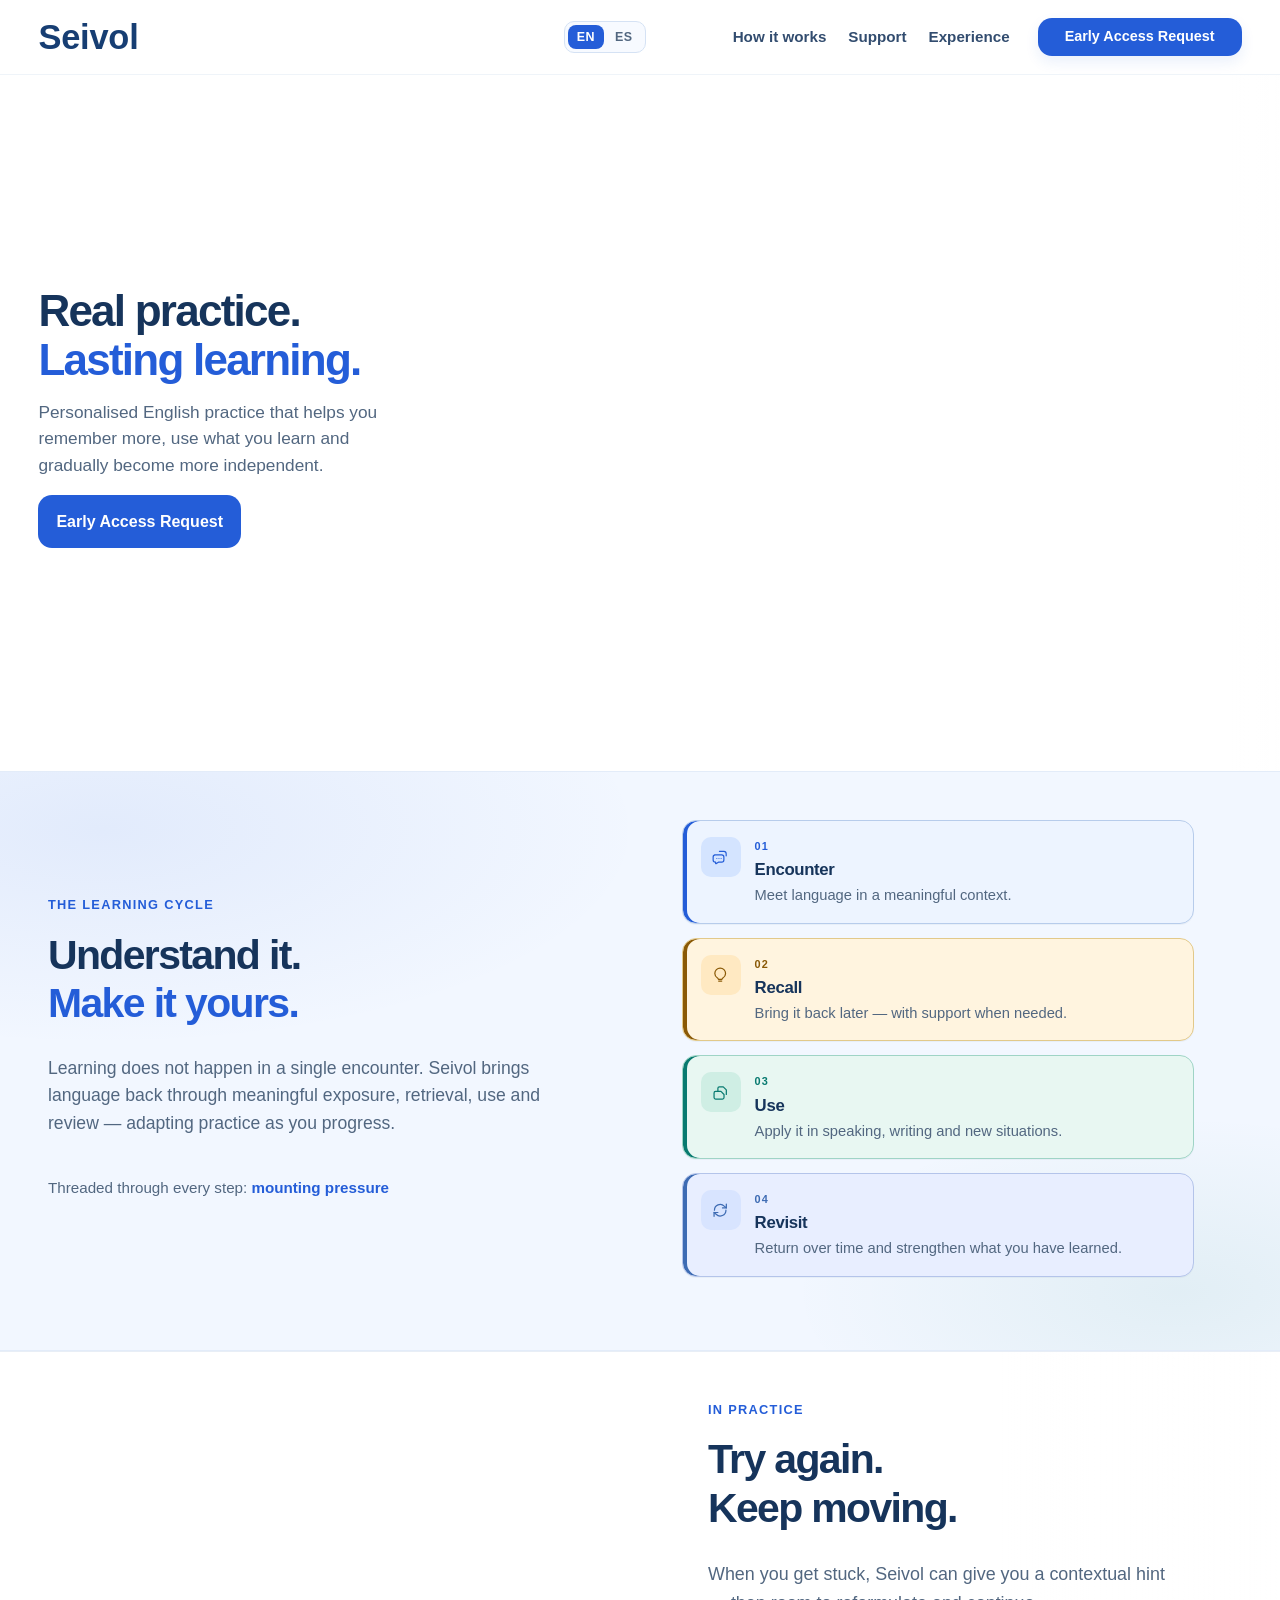
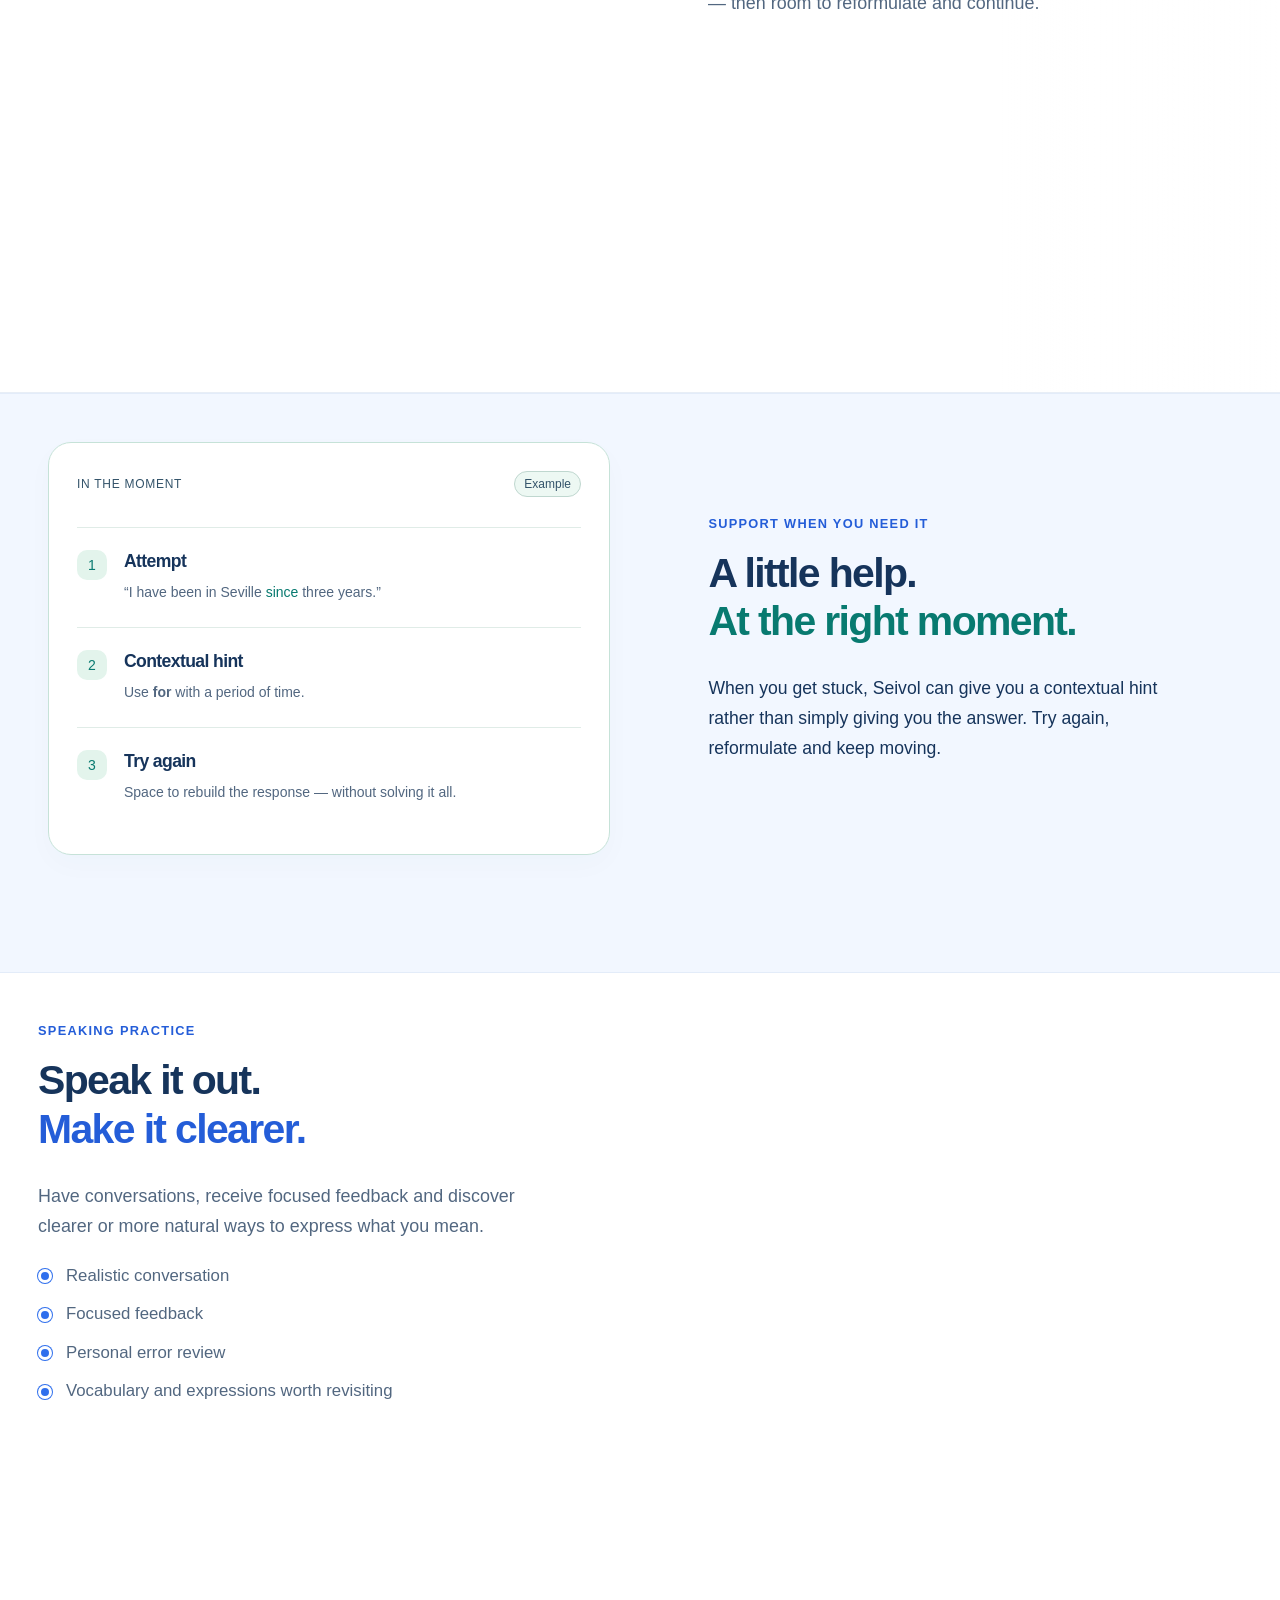
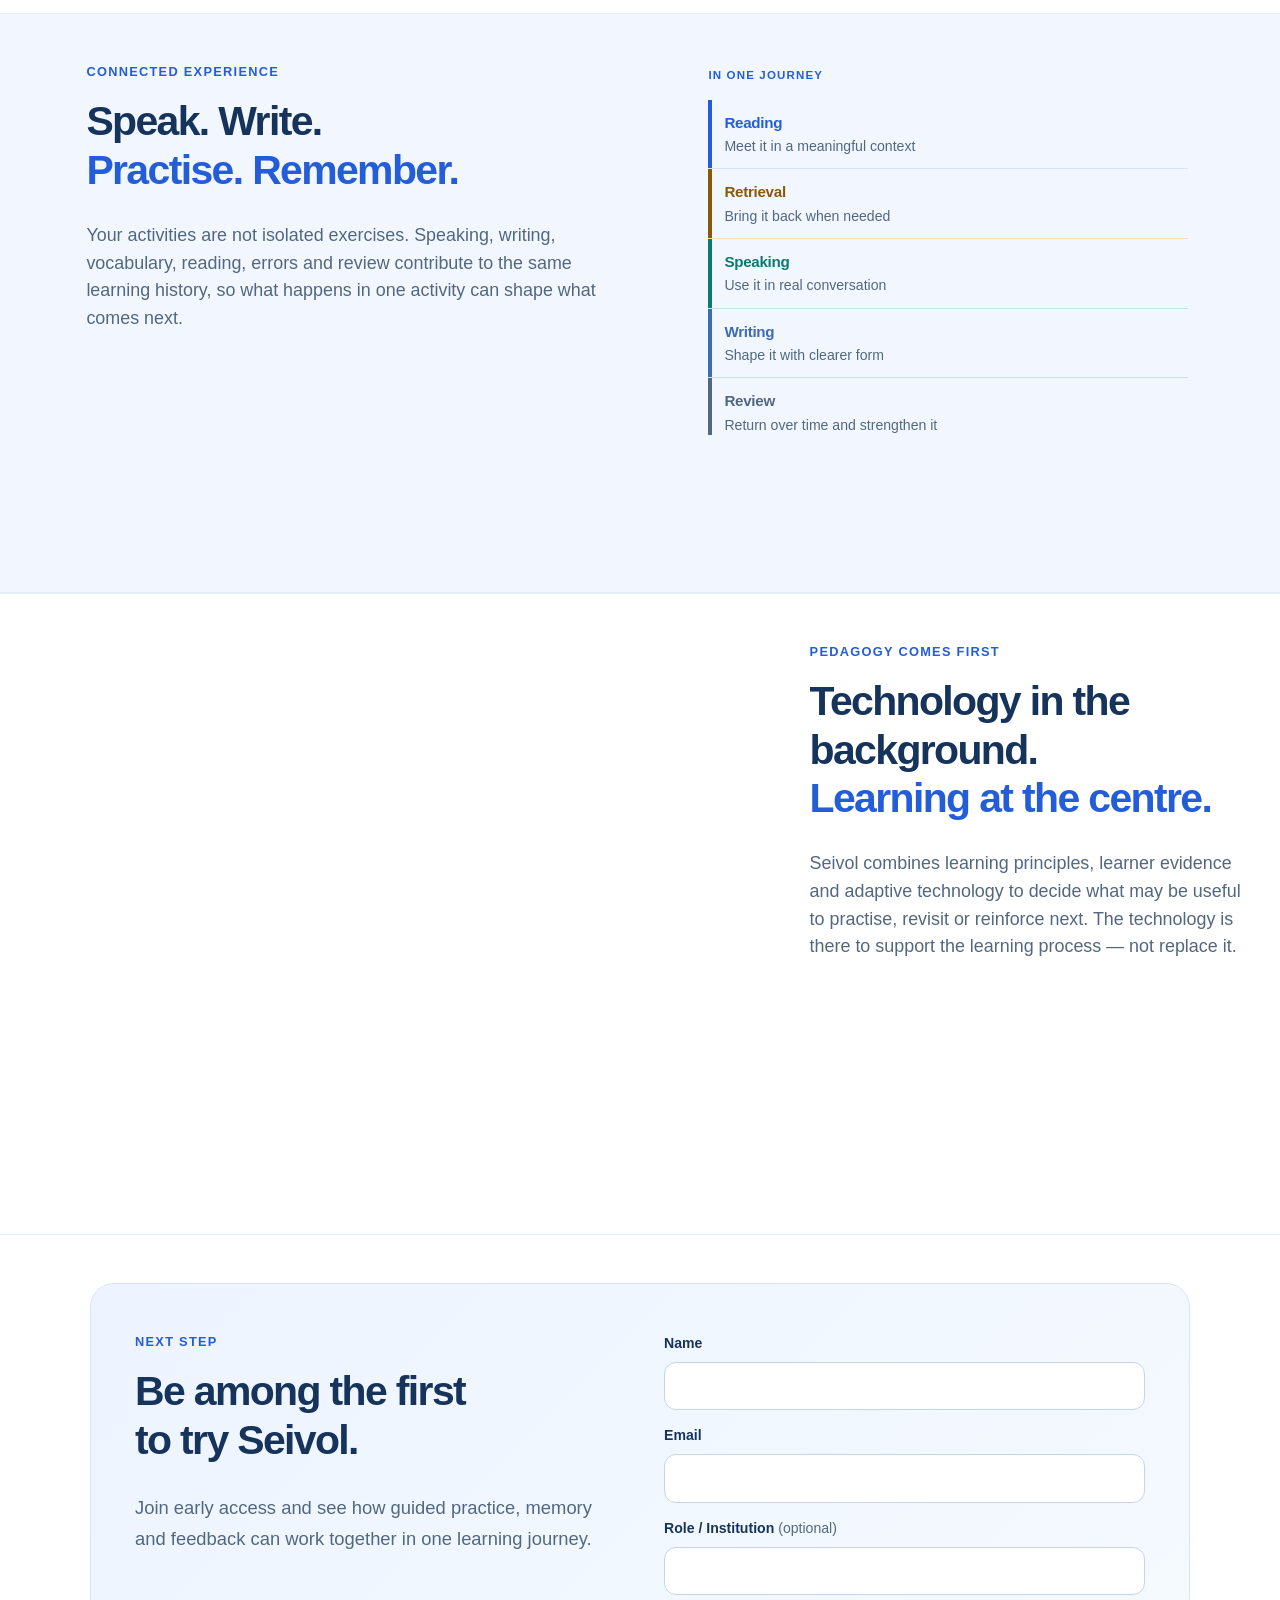
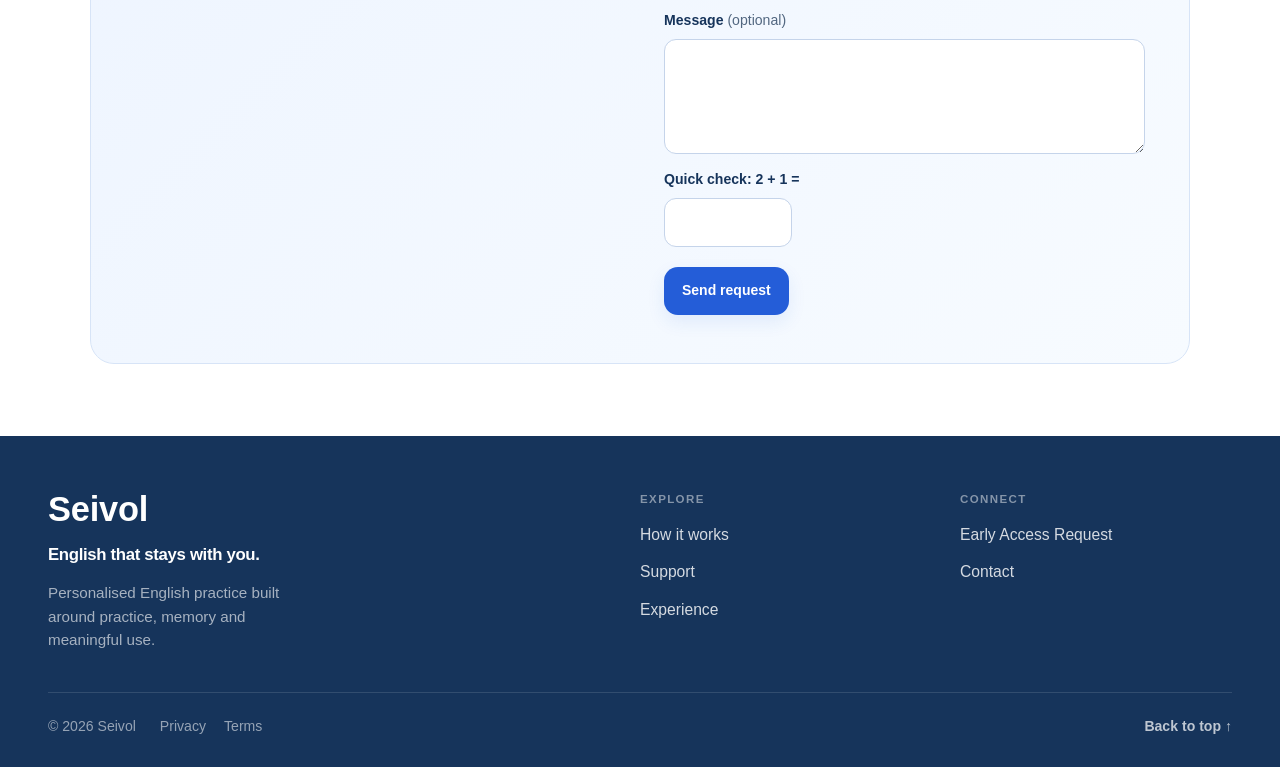
==== commit 8c1bdff5: "Reframe the foundation section around pedagogy first. Co-authored-by: Cursor <cursoragent@cursor.com" ====
--- a/es/index.html
+++ b/es/index.html
@@ -275,8 +275,8 @@
   <section id="foundation" class="section foundation-section foundation-bleed" aria-labelledby="foundation-title">
     <div class="container foundation-split">
       <div class="foundation-copy">
-        <p class="eyebrow">PRIMERO EL APRENDIZAJE</p>
-        <h2 id="foundation-title">Primero el aprendizaje.<br><em>La tecnología en segundo plano.</em></h2>
+        <p class="eyebrow">LA PEDAGOGÍA PRIMERO</p>
+        <h2 id="foundation-title">La tecnología en segundo plano.<br><em>El aprendizaje en el centro.</em></h2>
         <p class="foundation-lead section-lead">Seivol combina principios de aprendizaje, evidencia del aprendiz y tecnología adaptativa para decidir qué puede ser útil practicar, revisar o reforzar a continuación. La tecnología apoya el proceso — no lo sustituye.</p>
       </div>
       <figure class="foundation-visual">
